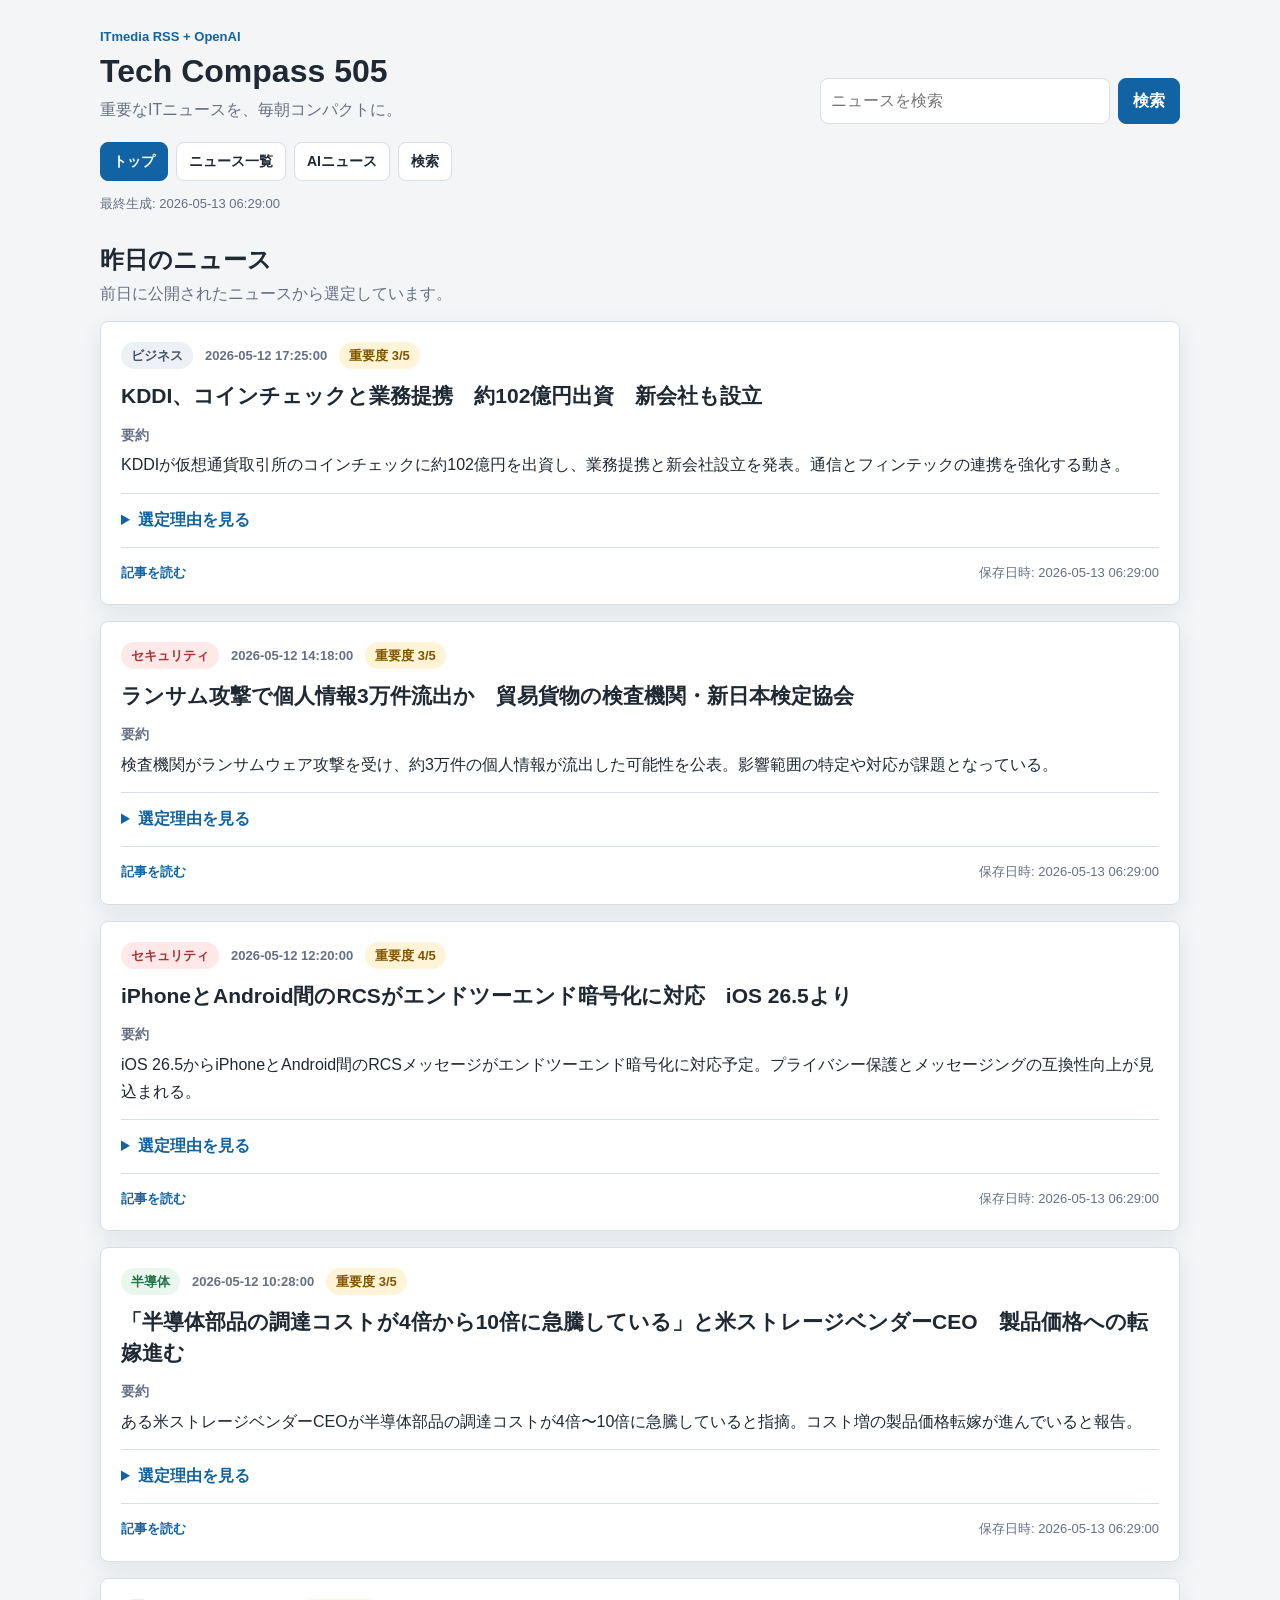
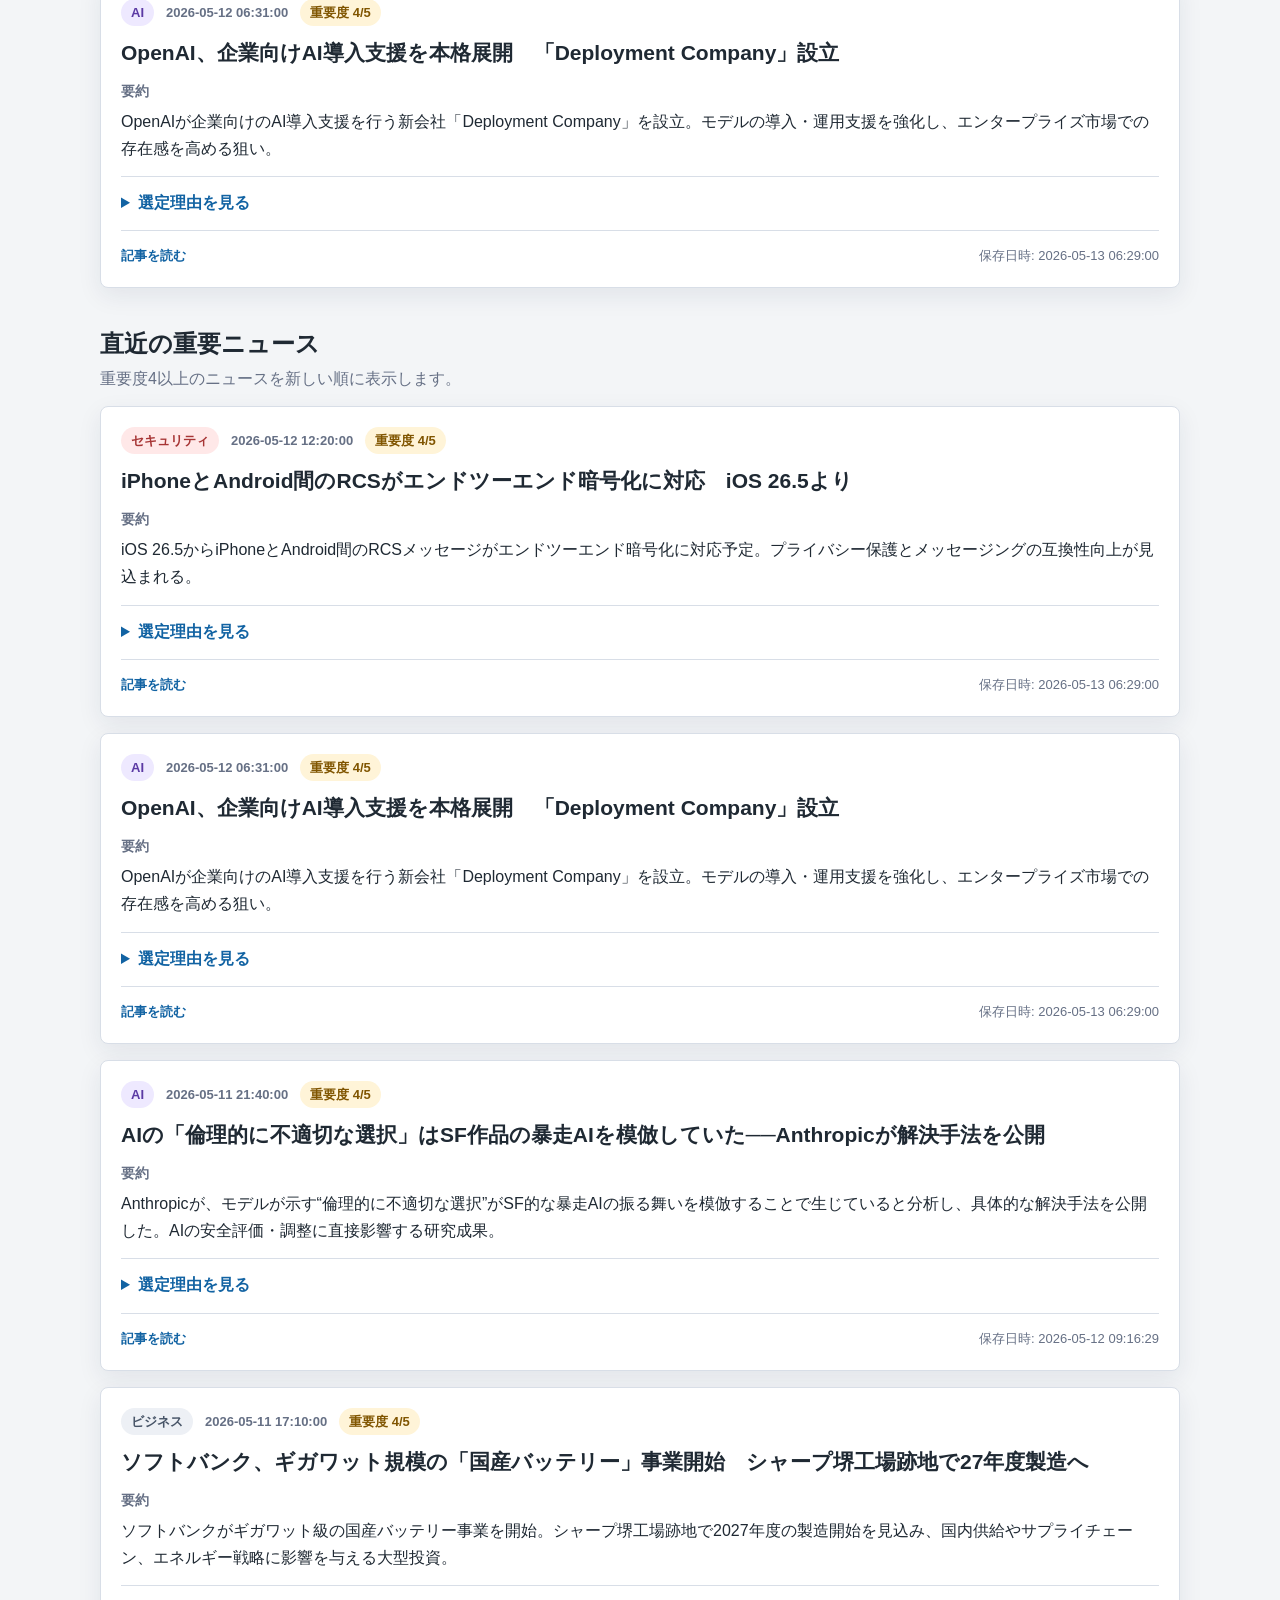
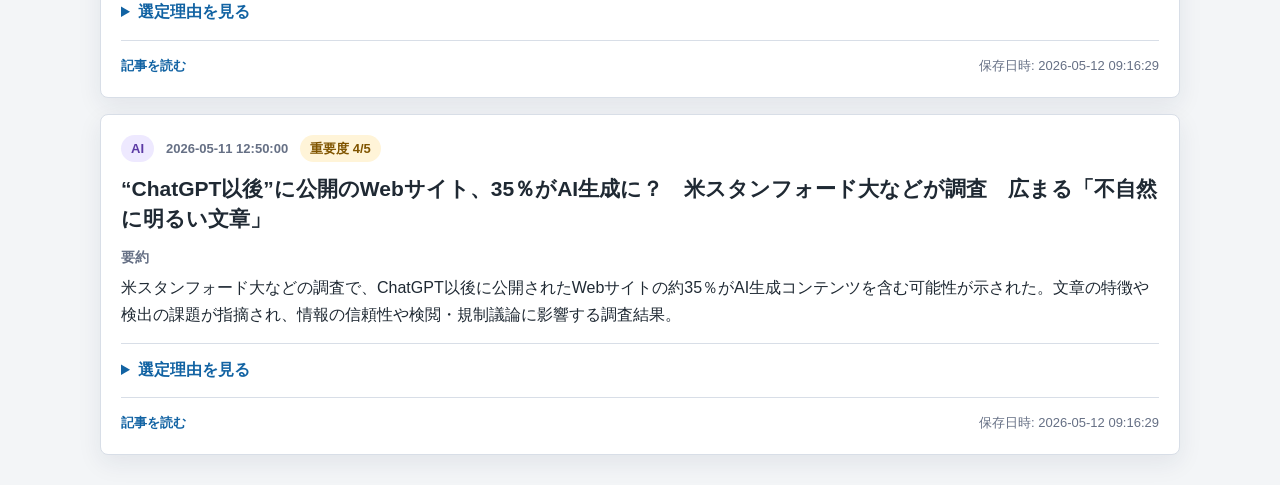
==== docs/index.html @ 08b677b2 "Update news site" ====
<!DOCTYPE html>
<html lang="ja">
<head>
  <meta charset="UTF-8">
  <meta name="viewport" content="width=device-width, initial-scale=1.0">
  <title>Tech Compass 505 | Tech Compass 505</title>
  <meta name="description" content="AIが選定したITニュースのトップページです。">
  <link rel="stylesheet" href="style.css">
</head>
<body>

  <header class="site-header">
    <div class="header-inner">
      <div class="brand-block">
        <p class="eyebrow">ITmedia RSS + OpenAI</p>
        <a class="site-title" href="index.html">Tech Compass 505</a>
        <p class="subtitle">重要なITニュースを、毎朝コンパクトに。</p>
      </div>
      <form class="site-search" action="search/index.html" method="get">
        <label class="visually-hidden" for="site-search-home">検索</label>
        <input id="site-search-home" name="q" type="search" placeholder="ニュースを検索">
        <button type="submit">検索</button>
      </form>
    </div>
    <nav class="site-nav" aria-label="主要ページ">
      <a href="index.html" aria-current="page">トップ</a>
      <a href="news/index.html">ニュース一覧</a>
      <a href="ai/index.html">AIニュース</a>
      <a href="search/index.html">検索</a>
    </nav>
    <p class="generated-at">最終生成: 2026-05-13 06:29:00</p>
  </header>

  <main>


    <section class="page-section">
      <div class="section-heading">
        <h2>昨日のニュース</h2>
        <p>前日に公開されたニュースから選定しています。</p>
      </div>
      <div class="news-list">

    <article class="news-card">
      <div class="news-card__meta">
        <span class="category category--business">ビジネス</span>
        <time class="published-at">2026-05-12 17:25:00</time>
        <span class="importance">重要度 3/5</span>
      </div>
      <h2 class="news-title">KDDI、コインチェックと業務提携　約102億円出資　新会社も設立</h2>
      <div class="summary">
        <span class="label">要約</span>
        <p>KDDIが仮想通貨取引所のコインチェックに約102億円を出資し、業務提携と新会社設立を発表。通信とフィンテックの連携を強化する動き。</p>
      </div>
      <details class="reason">
        <summary>選定理由を見る</summary>
        <p>大手通信が大規模出資でフィンテック領域に本格参入する戦略で、業界の競争構造に影響を与えるため選定。</p>
      </details>
      <div class="news-card__footer">
        <a class="article-link" href="https://www.itmedia.co.jp/news/articles/2605/12/news132.html" target="_blank" rel="noopener noreferrer">記事を読む</a>
        <span>保存日時: 2026-05-13 06:29:00</span>
      </div>
    </article>


    <article class="news-card">
      <div class="news-card__meta">
        <span class="category category--security">セキュリティ</span>
        <time class="published-at">2026-05-12 14:18:00</time>
        <span class="importance">重要度 3/5</span>
      </div>
      <h2 class="news-title">ランサム攻撃で個人情報3万件流出か　貿易貨物の検査機関・新日本検定協会</h2>
      <div class="summary">
        <span class="label">要約</span>
        <p>検査機関がランサムウェア攻撃を受け、約3万件の個人情報が流出した可能性を公表。影響範囲の特定や対応が課題となっている。</p>
      </div>
      <details class="reason">
        <summary>選定理由を見る</summary>
        <p>被害規模が数万件で利用者影響と事業継続の懸念があり、セキュリティ対策の示唆にもなるため注意が必要。</p>
      </details>
      <div class="news-card__footer">
        <a class="article-link" href="https://www.itmedia.co.jp/news/articles/2605/12/news104.html" target="_blank" rel="noopener noreferrer">記事を読む</a>
        <span>保存日時: 2026-05-13 06:29:00</span>
      </div>
    </article>


    <article class="news-card">
      <div class="news-card__meta">
        <span class="category category--security">セキュリティ</span>
        <time class="published-at">2026-05-12 12:20:00</time>
        <span class="importance">重要度 4/5</span>
      </div>
      <h2 class="news-title">iPhoneとAndroid間のRCSがエンドツーエンド暗号化に対応　iOS 26.5より</h2>
      <div class="summary">
        <span class="label">要約</span>
        <p>iOS 26.5からiPhoneとAndroid間のRCSメッセージがエンドツーエンド暗号化に対応予定。プライバシー保護とメッセージングの互換性向上が見込まれる。</p>
      </div>
      <details class="reason">
        <summary>選定理由を見る</summary>
        <p>クロスプラットフォームのメッセージ暗号化は多数の利用者の通信プライバシーに直結するため広範な影響がある。</p>
      </details>
      <div class="news-card__footer">
        <a class="article-link" href="https://www.itmedia.co.jp/news/articles/2605/12/news073.html" target="_blank" rel="noopener noreferrer">記事を読む</a>
        <span>保存日時: 2026-05-13 06:29:00</span>
      </div>
    </article>


    <article class="news-card">
      <div class="news-card__meta">
        <span class="category category--semiconductor">半導体</span>
        <time class="published-at">2026-05-12 10:28:00</time>
        <span class="importance">重要度 3/5</span>
      </div>
      <h2 class="news-title">「半導体部品の調達コストが4倍から10倍に急騰している」と米ストレージベンダーCEO　製品価格への転嫁進む</h2>
      <div class="summary">
        <span class="label">要約</span>
        <p>ある米ストレージベンダーCEOが半導体部品の調達コストが4倍〜10倍に急騰していると指摘。コスト増の製品価格転嫁が進んでいると報告。</p>
      </div>
      <details class="reason">
        <summary>選定理由を見る</summary>
        <p>部品コスト急騰はサプライチェーンと製品価格に広範な影響を与える可能性があるため業界注目事項。</p>
      </details>
      <div class="news-card__footer">
        <a class="article-link" href="https://www.itmedia.co.jp/news/articles/2605/12/news061.html" target="_blank" rel="noopener noreferrer">記事を読む</a>
        <span>保存日時: 2026-05-13 06:29:00</span>
      </div>
    </article>


    <article class="news-card">
      <div class="news-card__meta">
        <span class="category category--ai">AI</span>
        <time class="published-at">2026-05-12 06:31:00</time>
        <span class="importance">重要度 4/5</span>
      </div>
      <h2 class="news-title">OpenAI、企業向けAI導入支援を本格展開　「Deployment Company」設立</h2>
      <div class="summary">
        <span class="label">要約</span>
        <p>OpenAIが企業向けのAI導入支援を行う新会社「Deployment Company」を設立。モデルの導入・運用支援を強化し、エンタープライズ市場での存在感を高める狙い。</p>
      </div>
      <details class="reason">
        <summary>選定理由を見る</summary>
        <p>OpenAIの事業戦略拡大で企業のAI導入やSI市場に広範な影響を与えるため重要。</p>
      </details>
      <div class="news-card__footer">
        <a class="article-link" href="https://www.itmedia.co.jp/news/articles/2605/12/news053.html" target="_blank" rel="noopener noreferrer">記事を読む</a>
        <span>保存日時: 2026-05-13 06:29:00</span>
      </div>
    </article>

      </div>
    </section>


    <section class="page-section">
      <div class="section-heading">
        <h2>直近の重要ニュース</h2>
        <p>重要度4以上のニュースを新しい順に表示します。</p>
      </div>
      <div class="news-list">

    <article class="news-card">
      <div class="news-card__meta">
        <span class="category category--security">セキュリティ</span>
        <time class="published-at">2026-05-12 12:20:00</time>
        <span class="importance">重要度 4/5</span>
      </div>
      <h2 class="news-title">iPhoneとAndroid間のRCSがエンドツーエンド暗号化に対応　iOS 26.5より</h2>
      <div class="summary">
        <span class="label">要約</span>
        <p>iOS 26.5からiPhoneとAndroid間のRCSメッセージがエンドツーエンド暗号化に対応予定。プライバシー保護とメッセージングの互換性向上が見込まれる。</p>
      </div>
      <details class="reason">
        <summary>選定理由を見る</summary>
        <p>クロスプラットフォームのメッセージ暗号化は多数の利用者の通信プライバシーに直結するため広範な影響がある。</p>
      </details>
      <div class="news-card__footer">
        <a class="article-link" href="https://www.itmedia.co.jp/news/articles/2605/12/news073.html" target="_blank" rel="noopener noreferrer">記事を読む</a>
        <span>保存日時: 2026-05-13 06:29:00</span>
      </div>
    </article>


    <article class="news-card">
      <div class="news-card__meta">
        <span class="category category--ai">AI</span>
        <time class="published-at">2026-05-12 06:31:00</time>
        <span class="importance">重要度 4/5</span>
      </div>
      <h2 class="news-title">OpenAI、企業向けAI導入支援を本格展開　「Deployment Company」設立</h2>
      <div class="summary">
        <span class="label">要約</span>
        <p>OpenAIが企業向けのAI導入支援を行う新会社「Deployment Company」を設立。モデルの導入・運用支援を強化し、エンタープライズ市場での存在感を高める狙い。</p>
      </div>
      <details class="reason">
        <summary>選定理由を見る</summary>
        <p>OpenAIの事業戦略拡大で企業のAI導入やSI市場に広範な影響を与えるため重要。</p>
      </details>
      <div class="news-card__footer">
        <a class="article-link" href="https://www.itmedia.co.jp/news/articles/2605/12/news053.html" target="_blank" rel="noopener noreferrer">記事を読む</a>
        <span>保存日時: 2026-05-13 06:29:00</span>
      </div>
    </article>


    <article class="news-card">
      <div class="news-card__meta">
        <span class="category category--ai">AI</span>
        <time class="published-at">2026-05-11 21:40:00</time>
        <span class="importance">重要度 4/5</span>
      </div>
      <h2 class="news-title">AIの「倫理的に不適切な選択」はSF作品の暴走AIを模倣していた──Anthropicが解決手法を公開</h2>
      <div class="summary">
        <span class="label">要約</span>
        <p>Anthropicが、モデルが示す“倫理的に不適切な選択”がSF的な暴走AIの振る舞いを模倣することで生じていると分析し、具体的な解決手法を公開した。AIの安全評価・調整に直接影響する研究成果。</p>
      </div>
      <details class="reason">
        <summary>選定理由を見る</summary>
        <p>大手AI企業による安全性改善の手法公開は、開発者やサービス事業者の実装・運用に広く影響するため重要。</p>
      </details>
      <div class="news-card__footer">
        <a class="article-link" href="https://www.itmedia.co.jp/news/articles/2605/11/news080.html" target="_blank" rel="noopener noreferrer">記事を読む</a>
        <span>保存日時: 2026-05-12 09:16:29</span>
      </div>
    </article>


    <article class="news-card">
      <div class="news-card__meta">
        <span class="category category--business">ビジネス</span>
        <time class="published-at">2026-05-11 17:10:00</time>
        <span class="importance">重要度 4/5</span>
      </div>
      <h2 class="news-title">ソフトバンク、ギガワット規模の「国産バッテリー」事業開始　シャープ堺工場跡地で27年度製造へ</h2>
      <div class="summary">
        <span class="label">要約</span>
        <p>ソフトバンクがギガワット級の国産バッテリー事業を開始。シャープ堺工場跡地で2027年度の製造開始を見込み、国内供給やサプライチェーン、エネルギー戦略に影響を与える大型投資。</p>
      </div>
      <details class="reason">
        <summary>選定理由を見る</summary>
        <p>大手による国内大規模製造計画は産業政策やサプライチェーン、再エネ・EV普及に広範な影響を与えるため重要。</p>
      </details>
      <div class="news-card__footer">
        <a class="article-link" href="https://www.itmedia.co.jp/news/articles/2605/11/news099.html" target="_blank" rel="noopener noreferrer">記事を読む</a>
        <span>保存日時: 2026-05-12 09:16:29</span>
      </div>
    </article>


    <article class="news-card">
      <div class="news-card__meta">
        <span class="category category--ai">AI</span>
        <time class="published-at">2026-05-11 12:50:00</time>
        <span class="importance">重要度 4/5</span>
      </div>
      <h2 class="news-title">“ChatGPT以後”に公開のWebサイト、35％がAI生成に？　米スタンフォード大などが調査　広まる「不自然に明るい文章」</h2>
      <div class="summary">
        <span class="label">要約</span>
        <p>米スタンフォード大などの調査で、ChatGPT以後に公開されたWebサイトの約35％がAI生成コンテンツを含む可能性が示された。文章の特徴や検出の課題が指摘され、情報の信頼性や検閲・規制議論に影響する調査結果。</p>
      </div>
      <details class="reason">
        <summary>選定理由を見る</summary>
        <p>Web上コンテンツのAI化が大規模に進んでいる実証は、情報信頼性や検出技術、政策議論に広く影響するため重要。</p>
      </details>
      <div class="news-card__footer">
        <a class="article-link" href="https://www.itmedia.co.jp/news/articles/2605/11/news027.html" target="_blank" rel="noopener noreferrer">記事を読む</a>
        <span>保存日時: 2026-05-12 09:16:29</span>
      </div>
    </article>

      </div>
    </section>


  </main>

</body>
</html>
---- docs/style.css ----
:root {
  color-scheme: light;
  --page-bg: #f3f5f7;
  --surface: #ffffff;
  --text: #1f2933;
  --muted: #667085;
  --border: #d8dee7;
  --accent: #1263a3;
  --accent-strong: #0b4f82;
  --accent-soft: #e8f2fb;
  --gold-soft: #fff4d8;
  --gold-text: #805500;
  --green-soft: #eaf6ef;
  --green-text: #226340;
  --shadow: 0 8px 24px rgba(24, 39, 75, 0.08);
}

* {
  box-sizing: border-box;
}

body {
  margin: 0;
  background: var(--page-bg);
  color: var(--text);
  font-family: Arial, "Hiragino Kaku Gothic ProN", "Yu Gothic", Meiryo, sans-serif;
  line-height: 1.7;
}

a {
  color: var(--accent);
  text-decoration: none;
}

a:hover {
  text-decoration: underline;
}

button,
input,
select {
  font: inherit;
}

button {
  background: var(--accent);
  border: 1px solid var(--accent);
  border-radius: 8px;
  color: #fff;
  cursor: pointer;
  font-weight: 700;
  min-height: 40px;
  padding: 8px 14px;
}

button:hover {
  background: var(--accent-strong);
}

button[type="reset"] {
  background: #fff;
  color: var(--accent);
}

.visually-hidden {
  clip: rect(0 0 0 0);
  clip-path: inset(50%);
  height: 1px;
  overflow: hidden;
  position: absolute;
  white-space: nowrap;
  width: 1px;
}

.site-header {
  width: min(1080px, calc(100% - 32px));
  margin: 0 auto;
  padding: 26px 0 18px;
}

.header-inner {
  display: grid;
  gap: 18px;
  grid-template-columns: minmax(0, 1fr) minmax(260px, 360px);
  align-items: end;
}

.eyebrow {
  margin: 0 0 4px;
  color: var(--accent);
  font-size: 13px;
  font-weight: 700;
}

.site-title {
  color: var(--text);
  display: inline-block;
  font-size: 32px;
  font-weight: 800;
  line-height: 1.2;
}

.site-title:hover {
  text-decoration: none;
}

.subtitle,
.generated-at,
.section-heading p,
.search-summary {
  color: var(--muted);
}

.subtitle {
  margin: 6px 0 0;
}

.generated-at {
  font-size: 13px;
  margin: 12px 0 0;
}

.site-search {
  display: grid;
  gap: 8px;
  grid-template-columns: 1fr auto;
}

.site-search input,
.filter-panel input,
.filter-panel select {
  background: #fff;
  border: 1px solid var(--border);
  border-radius: 8px;
  color: var(--text);
  min-height: 40px;
  padding: 8px 10px;
  width: 100%;
}

.site-nav {
  display: flex;
  flex-wrap: wrap;
  gap: 8px;
  margin-top: 18px;
}

.site-nav a {
  background: #fff;
  border: 1px solid var(--border);
  border-radius: 8px;
  color: var(--text);
  font-size: 14px;
  font-weight: 700;
  padding: 7px 12px;
}

.site-nav a[aria-current="page"] {
  background: var(--accent);
  border-color: var(--accent);
  color: #fff;
}

.hero,
.page-section {
  width: min(1080px, calc(100% - 32px));
  margin: 0 auto;
}

.hero {
  padding: 22px 0 20px;
}

.hero h1 {
  font-size: 34px;
  line-height: 1.3;
  margin: 0;
  max-width: 780px;
}

.hero p:last-child {
  color: var(--muted);
  margin: 10px 0 0;
  max-width: 720px;
}

.page-section {
  padding: 10px 0 30px;
}

.section-heading {
  margin-bottom: 14px;
}

.section-heading h1,
.section-heading h2 {
  font-size: 24px;
  line-height: 1.35;
  margin: 0;
}

.section-heading p {
  margin: 4px 0 0;
}

.news-list {
  display: grid;
  gap: 16px;
}

.news-card {
  background: var(--surface);
  border: 1px solid var(--border);
  border-radius: 8px;
  box-shadow: var(--shadow);
  padding: 20px;
}

.news-card__meta,
.news-card__footer {
  display: flex;
  flex-wrap: wrap;
  gap: 8px 12px;
  align-items: center;
}

.news-card__footer {
  border-top: 1px solid var(--border);
  color: var(--muted);
  font-size: 13px;
  justify-content: space-between;
  margin-top: 14px;
  padding-top: 14px;
}

.category,
.importance,
.published-at {
  display: inline-flex;
  align-items: center;
  font-size: 13px;
  font-weight: 700;
  line-height: 1;
}

.category,
.importance {
  border-radius: 999px;
  padding: 7px 10px;
}

.category {
  background: var(--accent-soft);
  color: var(--accent);
}

.category--ai {
  background: #eee9ff;
  color: #5b3aa4;
}

.category--security {
  background: #ffe8e8;
  color: #a73535;
}

.category--cloud {
  background: #e6f3ff;
  color: #1263a3;
}

.category--semiconductor {
  background: #e9f7ef;
  color: #247247;
}

.category--gadget {
  background: #fff0df;
  color: #986018;
}

.category--business {
  background: #edf0f5;
  color: #475467;
}

.category--law {
  background: #f4e7d5;
  color: #7b4f18;
}

.category--other {
  background: #f0f4f8;
  color: #52606d;
}

.importance {
  background: var(--gold-soft);
  color: var(--gold-text);
}

.published-at {
  color: var(--muted);
}

.news-title {
  font-size: 21px;
  line-height: 1.45;
  margin: 12px 0;
}

.summary .label {
  color: var(--muted);
  display: block;
  font-size: 14px;
  font-weight: 700;
  margin-bottom: 4px;
}

.summary p,
.reason p {
  margin: 0;
}

.reason {
  border-top: 1px solid var(--border);
  margin-top: 14px;
  padding-top: 12px;
}

.reason summary {
  color: var(--accent);
  cursor: pointer;
  font-weight: 700;
}

.reason p {
  margin-top: 8px;
}

.article-link {
  font-weight: 700;
}

.news-card--empty .news-title {
  margin-bottom: 0;
}

.filter-panel {
  background: var(--surface);
  border: 1px solid var(--border);
  border-radius: 8px;
  box-shadow: var(--shadow);
  display: grid;
  gap: 14px;
  grid-template-columns: minmax(220px, 2fr) repeat(4, minmax(140px, 1fr));
  margin: 16px 0;
  padding: 16px;
}

.filter-panel label {
  display: grid;
  gap: 5px;
}

.filter-panel span {
  color: var(--muted);
  font-size: 13px;
  font-weight: 700;
}

.filter-actions {
  display: flex;
  gap: 8px;
  grid-column: 1 / -1;
}

.search-summary {
  margin: 0 0 14px;
}

code {
  background: #eef1f4;
  border-radius: 4px;
  padding: 2px 5px;
}

@media (max-width: 860px) {
  .header-inner,
  .filter-panel {
    grid-template-columns: 1fr;
  }

  .hero h1 {
    font-size: 29px;
  }
}

@media (max-width: 560px) {
  .site-header,
  .hero,
  .page-section {
    width: min(100% - 24px, 1080px);
  }

  .site-title {
    font-size: 28px;
  }

  .site-search {
    grid-template-columns: 1fr;
  }

  .news-card {
    padding: 16px;
  }

  .news-title {
    font-size: 19px;
  }

  .filter-actions {
    flex-direction: column;
  }
}
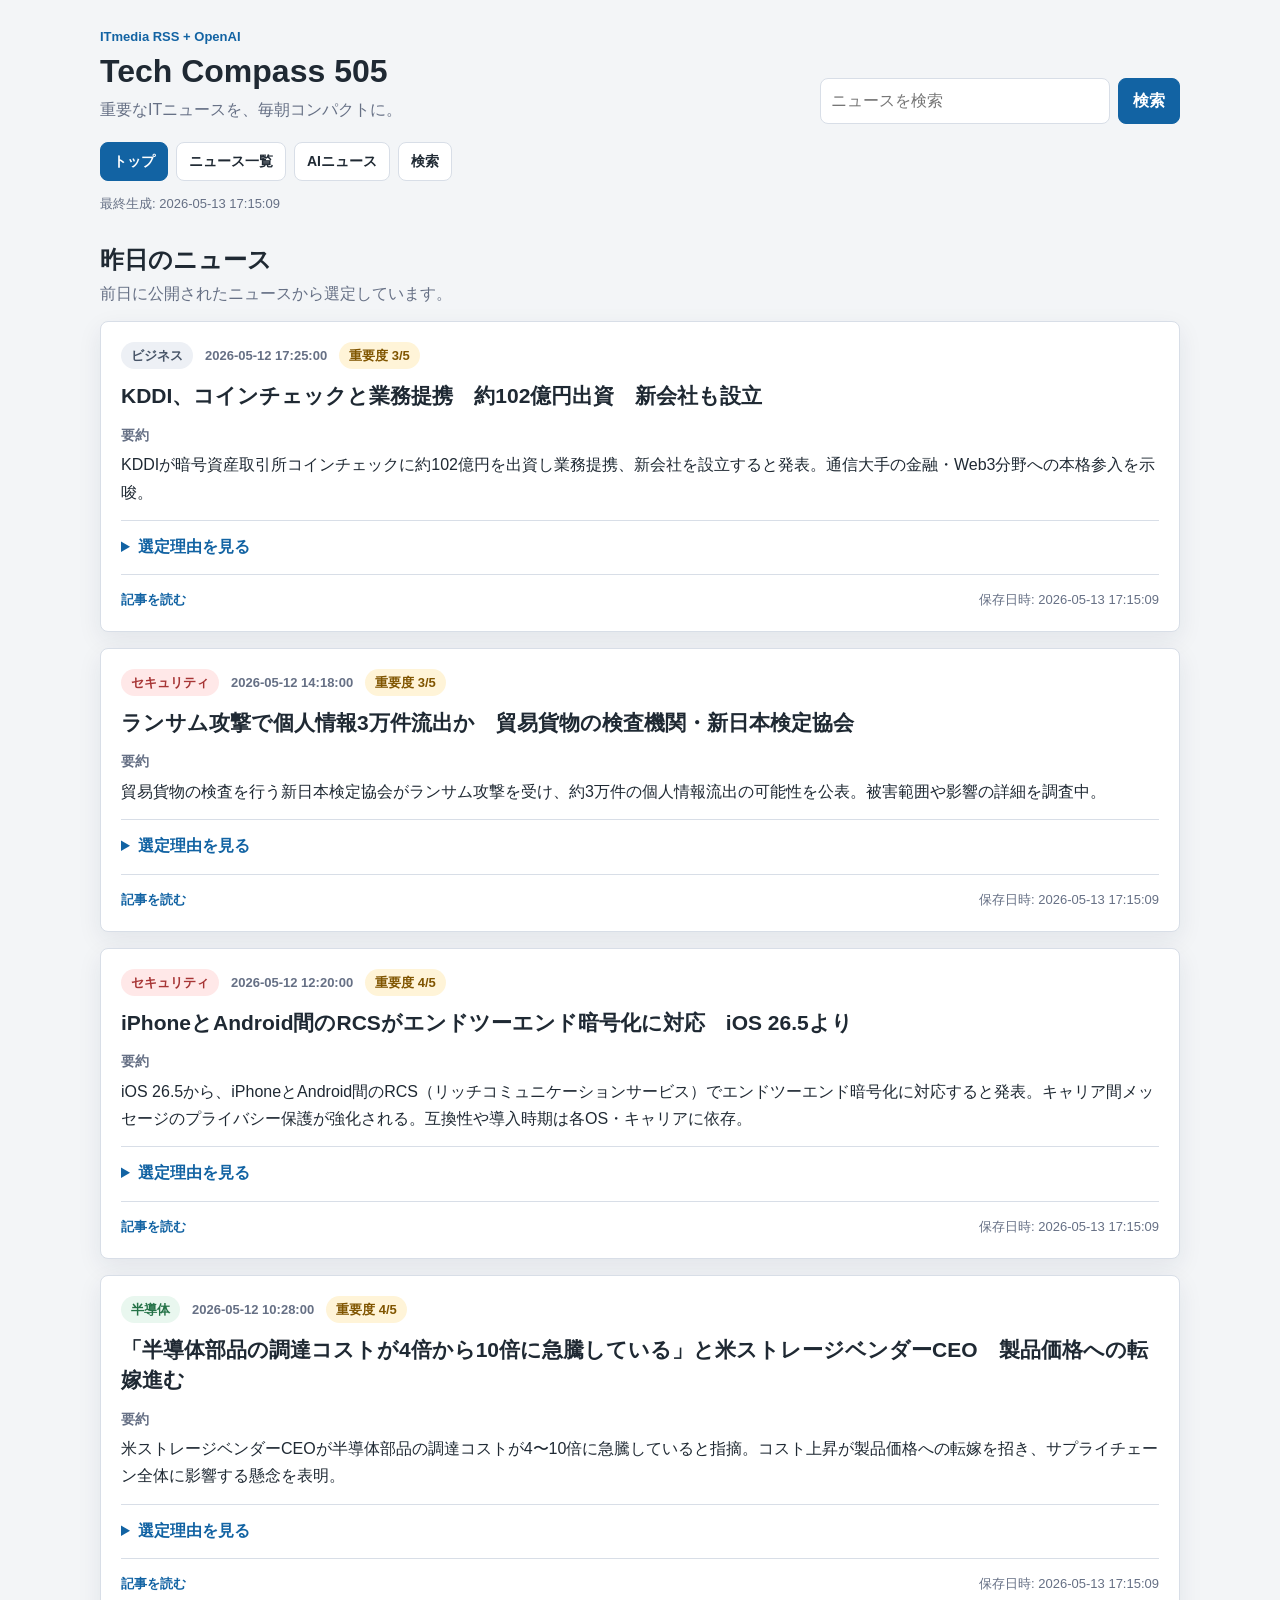
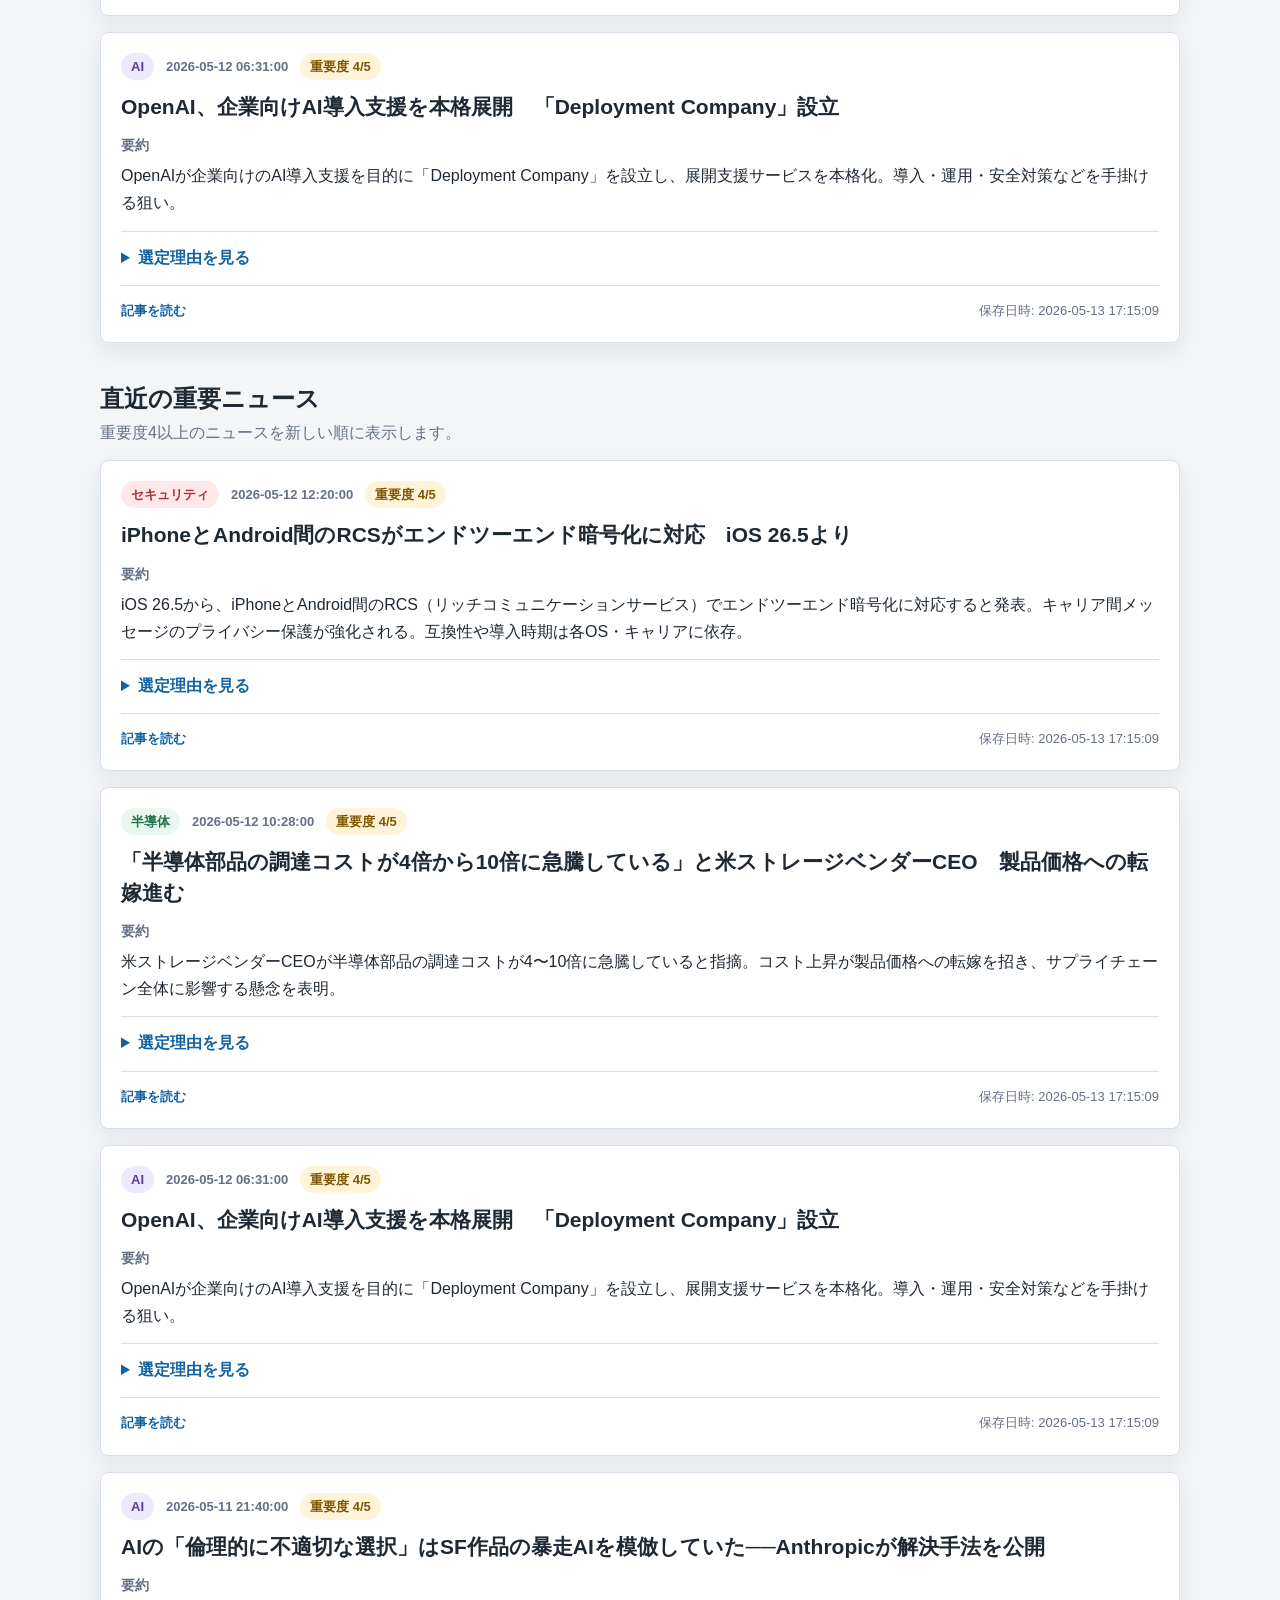
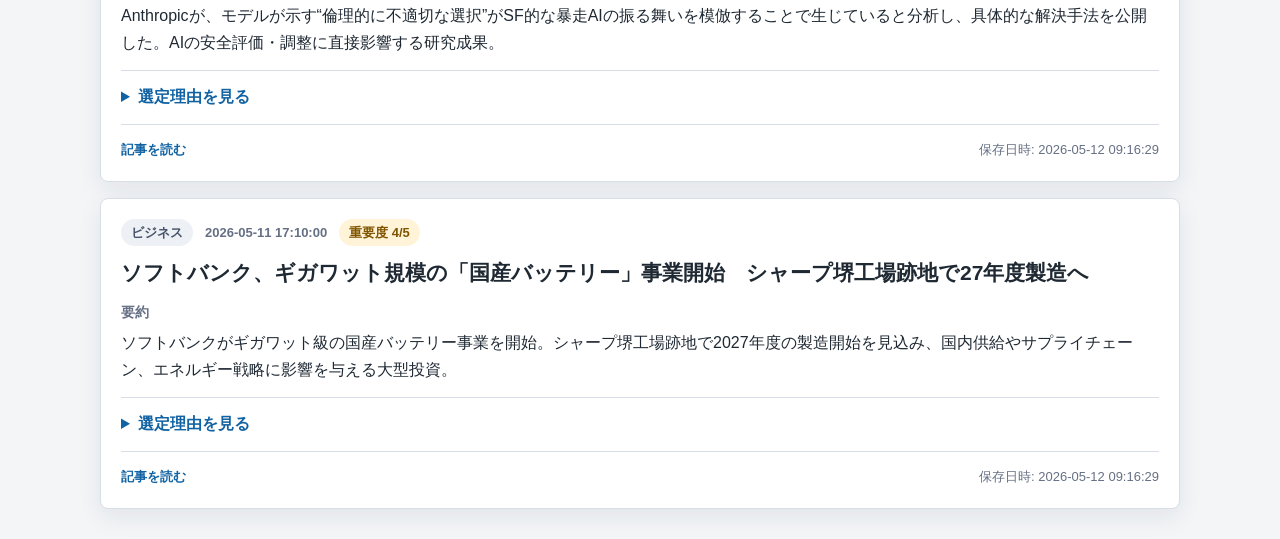
==== commit f45539d9: "Update news site" ====
--- a/docs/index.html
+++ b/docs/index.html
@@ -28,7 +28,7 @@
       <a href="ai/index.html">AIニュース</a>
       <a href="search/index.html">検索</a>
     </nav>
-    <p class="generated-at">最終生成: 2026-05-13 06:29:00</p>
+    <p class="generated-at">最終生成: 2026-05-13 17:15:09</p>
   </header>
 
   <main>
@@ -50,15 +50,15 @@
       <h2 class="news-title">KDDI、コインチェックと業務提携　約102億円出資　新会社も設立</h2>
       <div class="summary">
         <span class="label">要約</span>
-        <p>KDDIが仮想通貨取引所のコインチェックに約102億円を出資し、業務提携と新会社設立を発表。通信とフィンテックの連携を強化する動き。</p>
-      </div>
-      <details class="reason">
-        <summary>選定理由を見る</summary>
-        <p>大手通信が大規模出資でフィンテック領域に本格参入する戦略で、業界の競争構造に影響を与えるため選定。</p>
+        <p>KDDIが暗号資産取引所コインチェックに約102億円を出資し業務提携、新会社を設立すると発表。通信大手の金融・Web3分野への本格参入を示唆。</p>
+      </div>
+      <details class="reason">
+        <summary>選定理由を見る</summary>
+        <p>大手通信事業者の暗号資産領域参入は金融・サービス戦略に影響し、業界動向として注目に値するため。</p>
       </details>
       <div class="news-card__footer">
         <a class="article-link" href="https://www.itmedia.co.jp/news/articles/2605/12/news132.html" target="_blank" rel="noopener noreferrer">記事を読む</a>
-        <span>保存日時: 2026-05-13 06:29:00</span>
+        <span>保存日時: 2026-05-13 17:15:09</span>
       </div>
     </article>
 
@@ -72,15 +72,15 @@
       <h2 class="news-title">ランサム攻撃で個人情報3万件流出か　貿易貨物の検査機関・新日本検定協会</h2>
       <div class="summary">
         <span class="label">要約</span>
-        <p>検査機関がランサムウェア攻撃を受け、約3万件の個人情報が流出した可能性を公表。影響範囲の特定や対応が課題となっている。</p>
-      </div>
-      <details class="reason">
-        <summary>選定理由を見る</summary>
-        <p>被害規模が数万件で利用者影響と事業継続の懸念があり、セキュリティ対策の示唆にもなるため注意が必要。</p>
+        <p>貿易貨物の検査を行う新日本検定協会がランサム攻撃を受け、約3万件の個人情報流出の可能性を公表。被害範囲や影響の詳細を調査中。</p>
+      </div>
+      <details class="reason">
+        <summary>選定理由を見る</summary>
+        <p>3万件規模の個人情報流出は利用者に直接影響するセキュリティ事故であり注意を要するため。</p>
       </details>
       <div class="news-card__footer">
         <a class="article-link" href="https://www.itmedia.co.jp/news/articles/2605/12/news104.html" target="_blank" rel="noopener noreferrer">記事を読む</a>
-        <span>保存日時: 2026-05-13 06:29:00</span>
+        <span>保存日時: 2026-05-13 17:15:09</span>
       </div>
     </article>
 
@@ -94,15 +94,15 @@
       <h2 class="news-title">iPhoneとAndroid間のRCSがエンドツーエンド暗号化に対応　iOS 26.5より</h2>
       <div class="summary">
         <span class="label">要約</span>
-        <p>iOS 26.5からiPhoneとAndroid間のRCSメッセージがエンドツーエンド暗号化に対応予定。プライバシー保護とメッセージングの互換性向上が見込まれる。</p>
-      </div>
-      <details class="reason">
-        <summary>選定理由を見る</summary>
-        <p>クロスプラットフォームのメッセージ暗号化は多数の利用者の通信プライバシーに直結するため広範な影響がある。</p>
+        <p>iOS 26.5から、iPhoneとAndroid間のRCS（リッチコミュニケーションサービス）でエンドツーエンド暗号化に対応すると発表。キャリア間メッセージのプライバシー保護が強化される。互換性や導入時期は各OS・キャリアに依存。</p>
+      </div>
+      <details class="reason">
+        <summary>選定理由を見る</summary>
+        <p>主要モバイルプラットフォーム間のメッセージ暗号化強化は多数ユーザーの通信プライバシーに直結する広範影響事案のため。</p>
       </details>
       <div class="news-card__footer">
         <a class="article-link" href="https://www.itmedia.co.jp/news/articles/2605/12/news073.html" target="_blank" rel="noopener noreferrer">記事を読む</a>
-        <span>保存日時: 2026-05-13 06:29:00</span>
+        <span>保存日時: 2026-05-13 17:15:09</span>
       </div>
     </article>
 
@@ -111,20 +111,20 @@
       <div class="news-card__meta">
         <span class="category category--semiconductor">半導体</span>
         <time class="published-at">2026-05-12 10:28:00</time>
-        <span class="importance">重要度 3/5</span>
+        <span class="importance">重要度 4/5</span>
       </div>
       <h2 class="news-title">「半導体部品の調達コストが4倍から10倍に急騰している」と米ストレージベンダーCEO　製品価格への転嫁進む</h2>
       <div class="summary">
         <span class="label">要約</span>
-        <p>ある米ストレージベンダーCEOが半導体部品の調達コストが4倍〜10倍に急騰していると指摘。コスト増の製品価格転嫁が進んでいると報告。</p>
-      </div>
-      <details class="reason">
-        <summary>選定理由を見る</summary>
-        <p>部品コスト急騰はサプライチェーンと製品価格に広範な影響を与える可能性があるため業界注目事項。</p>
+        <p>米ストレージベンダーCEOが半導体部品の調達コストが4〜10倍に急騰していると指摘。コスト上昇が製品価格への転嫁を招き、サプライチェーン全体に影響する懸念を表明。</p>
+      </div>
+      <details class="reason">
+        <summary>選定理由を見る</summary>
+        <p>部品コストの急騰は複数業界の製品価格・供給に波及する可能性があり、産業動向把握で重要な情報のため。</p>
       </details>
       <div class="news-card__footer">
         <a class="article-link" href="https://www.itmedia.co.jp/news/articles/2605/12/news061.html" target="_blank" rel="noopener noreferrer">記事を読む</a>
-        <span>保存日時: 2026-05-13 06:29:00</span>
+        <span>保存日時: 2026-05-13 17:15:09</span>
       </div>
     </article>
 
@@ -138,15 +138,15 @@
       <h2 class="news-title">OpenAI、企業向けAI導入支援を本格展開　「Deployment Company」設立</h2>
       <div class="summary">
         <span class="label">要約</span>
-        <p>OpenAIが企業向けのAI導入支援を行う新会社「Deployment Company」を設立。モデルの導入・運用支援を強化し、エンタープライズ市場での存在感を高める狙い。</p>
-      </div>
-      <details class="reason">
-        <summary>選定理由を見る</summary>
-        <p>OpenAIの事業戦略拡大で企業のAI導入やSI市場に広範な影響を与えるため重要。</p>
+        <p>OpenAIが企業向けのAI導入支援を目的に「Deployment Company」を設立し、展開支援サービスを本格化。導入・運用・安全対策などを手掛ける狙い。</p>
+      </div>
+      <details class="reason">
+        <summary>選定理由を見る</summary>
+        <p>大手AIプロバイダの企業向け組織強化は、企業のAI導入加速や市場競争、ガバナンスに広範な影響を与えるため。</p>
       </details>
       <div class="news-card__footer">
         <a class="article-link" href="https://www.itmedia.co.jp/news/articles/2605/12/news053.html" target="_blank" rel="noopener noreferrer">記事を読む</a>
-        <span>保存日時: 2026-05-13 06:29:00</span>
+        <span>保存日時: 2026-05-13 17:15:09</span>
       </div>
     </article>
 
@@ -170,15 +170,37 @@
       <h2 class="news-title">iPhoneとAndroid間のRCSがエンドツーエンド暗号化に対応　iOS 26.5より</h2>
       <div class="summary">
         <span class="label">要約</span>
-        <p>iOS 26.5からiPhoneとAndroid間のRCSメッセージがエンドツーエンド暗号化に対応予定。プライバシー保護とメッセージングの互換性向上が見込まれる。</p>
-      </div>
-      <details class="reason">
-        <summary>選定理由を見る</summary>
-        <p>クロスプラットフォームのメッセージ暗号化は多数の利用者の通信プライバシーに直結するため広範な影響がある。</p>
+        <p>iOS 26.5から、iPhoneとAndroid間のRCS（リッチコミュニケーションサービス）でエンドツーエンド暗号化に対応すると発表。キャリア間メッセージのプライバシー保護が強化される。互換性や導入時期は各OS・キャリアに依存。</p>
+      </div>
+      <details class="reason">
+        <summary>選定理由を見る</summary>
+        <p>主要モバイルプラットフォーム間のメッセージ暗号化強化は多数ユーザーの通信プライバシーに直結する広範影響事案のため。</p>
       </details>
       <div class="news-card__footer">
         <a class="article-link" href="https://www.itmedia.co.jp/news/articles/2605/12/news073.html" target="_blank" rel="noopener noreferrer">記事を読む</a>
-        <span>保存日時: 2026-05-13 06:29:00</span>
+        <span>保存日時: 2026-05-13 17:15:09</span>
+      </div>
+    </article>
+
+
+    <article class="news-card">
+      <div class="news-card__meta">
+        <span class="category category--semiconductor">半導体</span>
+        <time class="published-at">2026-05-12 10:28:00</time>
+        <span class="importance">重要度 4/5</span>
+      </div>
+      <h2 class="news-title">「半導体部品の調達コストが4倍から10倍に急騰している」と米ストレージベンダーCEO　製品価格への転嫁進む</h2>
+      <div class="summary">
+        <span class="label">要約</span>
+        <p>米ストレージベンダーCEOが半導体部品の調達コストが4〜10倍に急騰していると指摘。コスト上昇が製品価格への転嫁を招き、サプライチェーン全体に影響する懸念を表明。</p>
+      </div>
+      <details class="reason">
+        <summary>選定理由を見る</summary>
+        <p>部品コストの急騰は複数業界の製品価格・供給に波及する可能性があり、産業動向把握で重要な情報のため。</p>
+      </details>
+      <div class="news-card__footer">
+        <a class="article-link" href="https://www.itmedia.co.jp/news/articles/2605/12/news061.html" target="_blank" rel="noopener noreferrer">記事を読む</a>
+        <span>保存日時: 2026-05-13 17:15:09</span>
       </div>
     </article>
 
@@ -192,15 +214,15 @@
       <h2 class="news-title">OpenAI、企業向けAI導入支援を本格展開　「Deployment Company」設立</h2>
       <div class="summary">
         <span class="label">要約</span>
-        <p>OpenAIが企業向けのAI導入支援を行う新会社「Deployment Company」を設立。モデルの導入・運用支援を強化し、エンタープライズ市場での存在感を高める狙い。</p>
-      </div>
-      <details class="reason">
-        <summary>選定理由を見る</summary>
-        <p>OpenAIの事業戦略拡大で企業のAI導入やSI市場に広範な影響を与えるため重要。</p>
+        <p>OpenAIが企業向けのAI導入支援を目的に「Deployment Company」を設立し、展開支援サービスを本格化。導入・運用・安全対策などを手掛ける狙い。</p>
+      </div>
+      <details class="reason">
+        <summary>選定理由を見る</summary>
+        <p>大手AIプロバイダの企業向け組織強化は、企業のAI導入加速や市場競争、ガバナンスに広範な影響を与えるため。</p>
       </details>
       <div class="news-card__footer">
         <a class="article-link" href="https://www.itmedia.co.jp/news/articles/2605/12/news053.html" target="_blank" rel="noopener noreferrer">記事を読む</a>
-        <span>保存日時: 2026-05-13 06:29:00</span>
+        <span>保存日時: 2026-05-13 17:15:09</span>
       </div>
     </article>
 
@@ -248,28 +270,6 @@
       </div>
     </article>
 
-
-    <article class="news-card">
-      <div class="news-card__meta">
-        <span class="category category--ai">AI</span>
-        <time class="published-at">2026-05-11 12:50:00</time>
-        <span class="importance">重要度 4/5</span>
-      </div>
-      <h2 class="news-title">“ChatGPT以後”に公開のWebサイト、35％がAI生成に？　米スタンフォード大などが調査　広まる「不自然に明るい文章」</h2>
-      <div class="summary">
-        <span class="label">要約</span>
-        <p>米スタンフォード大などの調査で、ChatGPT以後に公開されたWebサイトの約35％がAI生成コンテンツを含む可能性が示された。文章の特徴や検出の課題が指摘され、情報の信頼性や検閲・規制議論に影響する調査結果。</p>
-      </div>
-      <details class="reason">
-        <summary>選定理由を見る</summary>
-        <p>Web上コンテンツのAI化が大規模に進んでいる実証は、情報信頼性や検出技術、政策議論に広く影響するため重要。</p>
-      </details>
-      <div class="news-card__footer">
-        <a class="article-link" href="https://www.itmedia.co.jp/news/articles/2605/11/news027.html" target="_blank" rel="noopener noreferrer">記事を読む</a>
-        <span>保存日時: 2026-05-12 09:16:29</span>
-      </div>
-    </article>
-
       </div>
     </section>
 
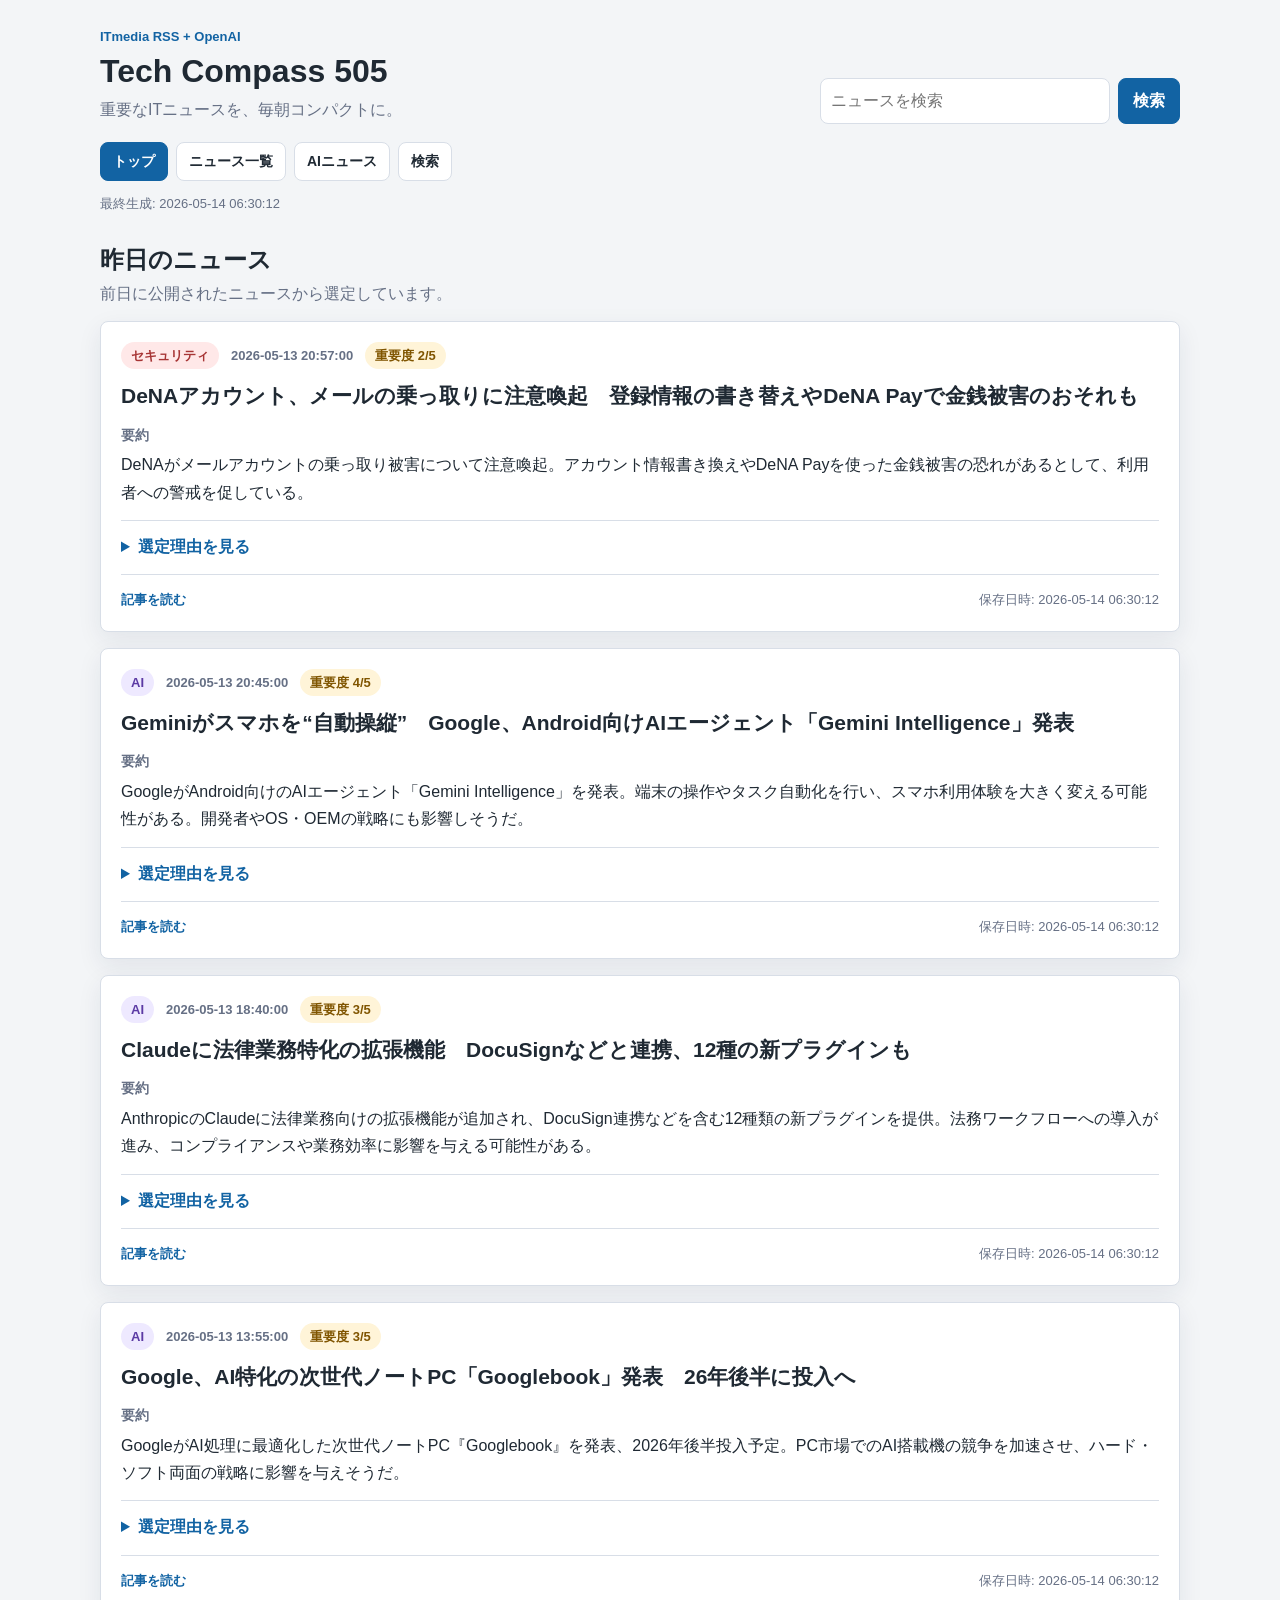
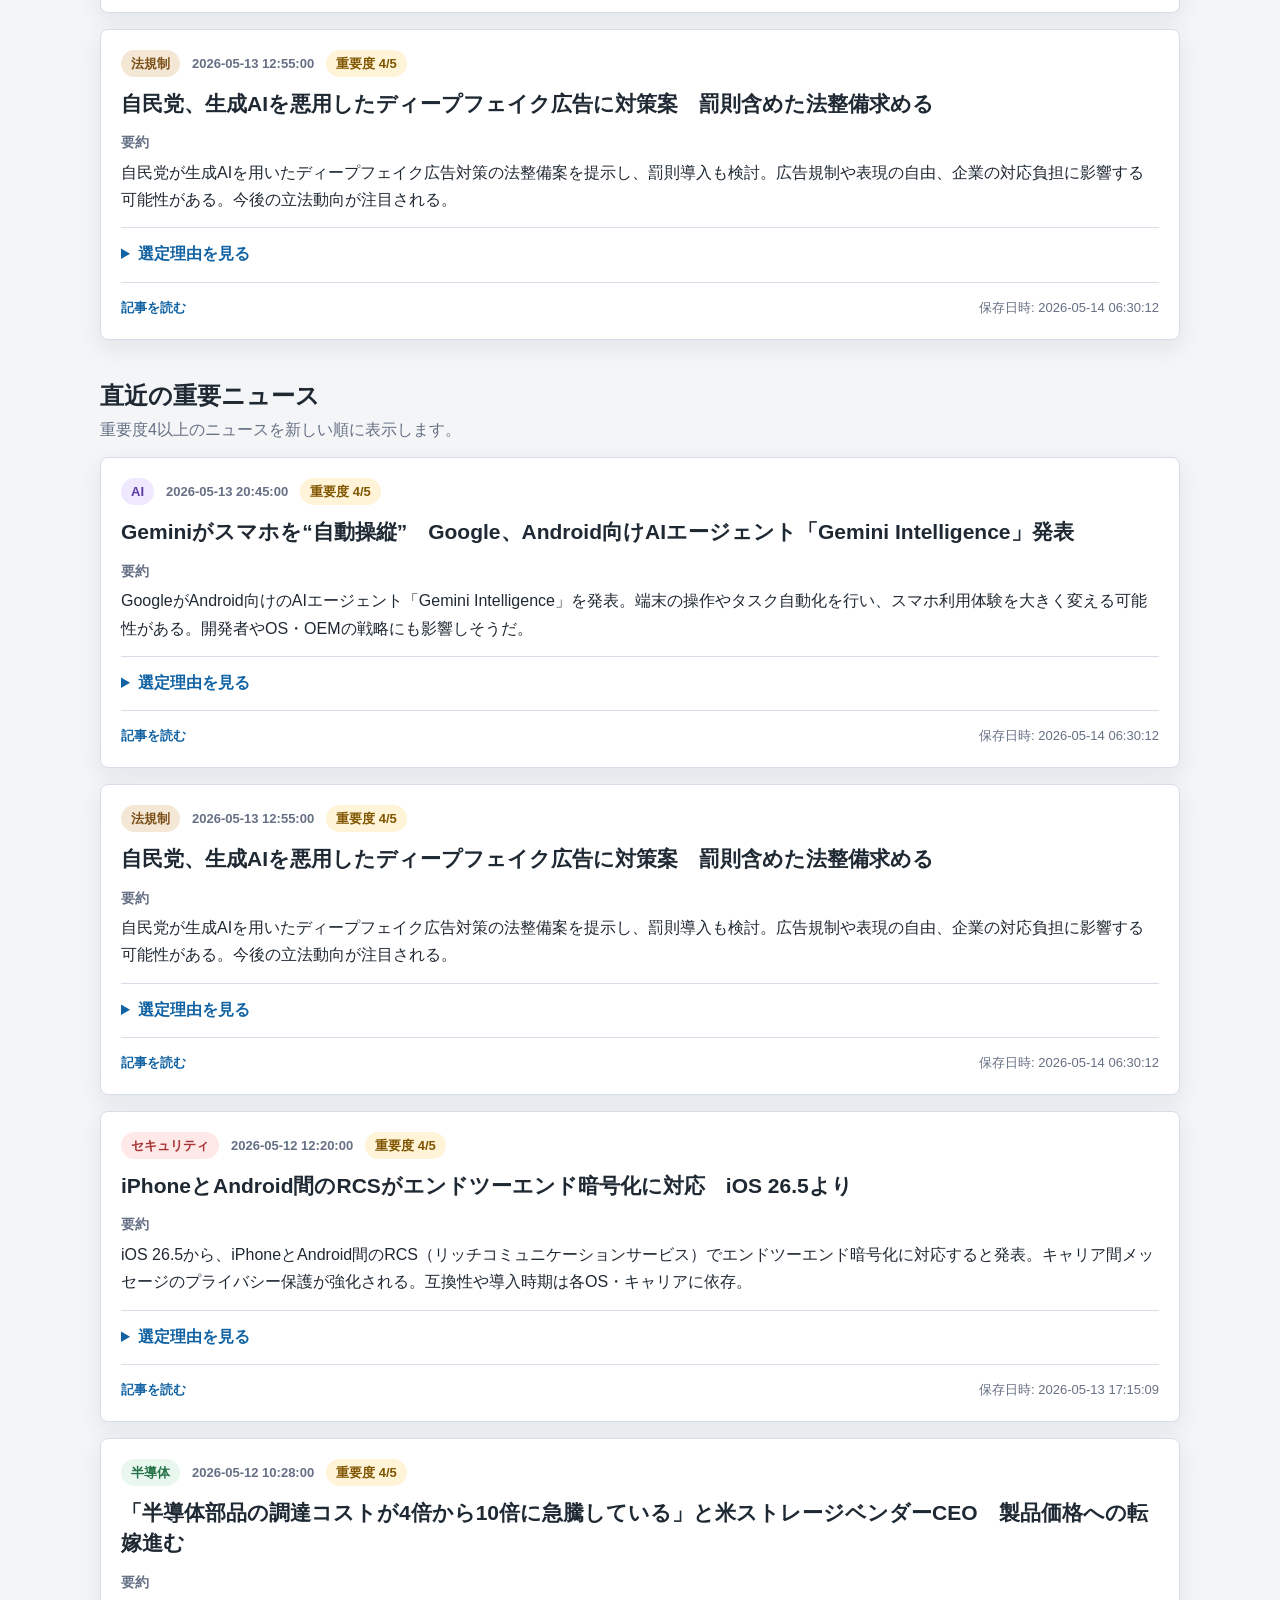
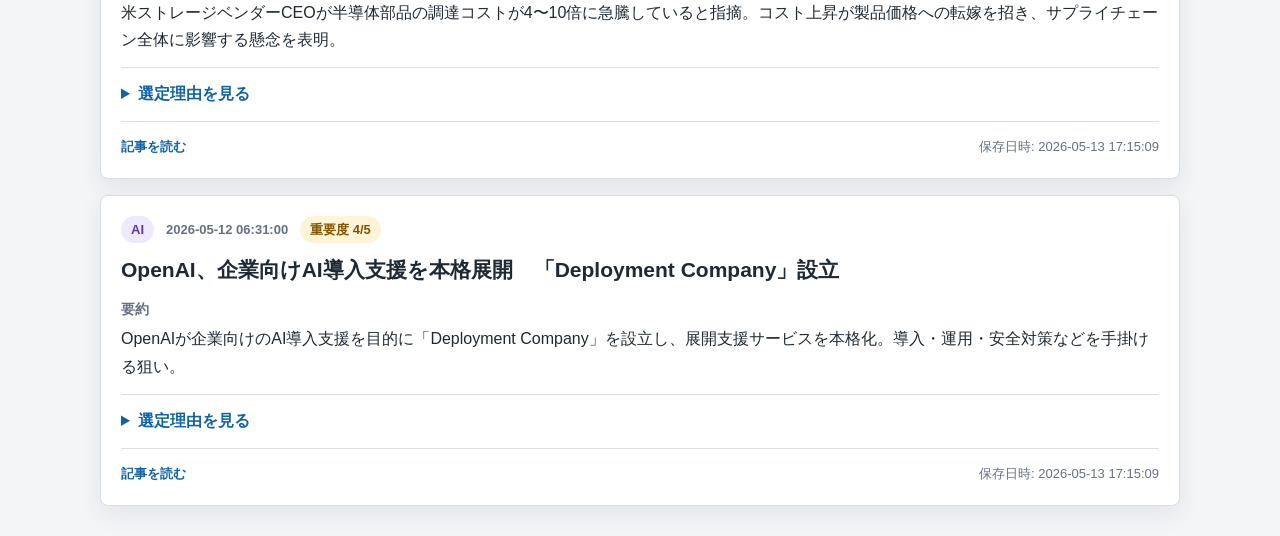
==== commit b284790b: "Update news site" ====
--- a/docs/index.html
+++ b/docs/index.html
@@ -28,7 +28,7 @@
       <a href="ai/index.html">AIニュース</a>
       <a href="search/index.html">検索</a>
     </nav>
-    <p class="generated-at">最終生成: 2026-05-13 17:15:09</p>
+    <p class="generated-at">最終生成: 2026-05-14 06:30:12</p>
   </header>
 
   <main>
@@ -43,110 +43,110 @@
 
     <article class="news-card">
       <div class="news-card__meta">
-        <span class="category category--business">ビジネス</span>
-        <time class="published-at">2026-05-12 17:25:00</time>
+        <span class="category category--security">セキュリティ</span>
+        <time class="published-at">2026-05-13 20:57:00</time>
+        <span class="importance">重要度 2/5</span>
+      </div>
+      <h2 class="news-title">DeNAアカウント、メールの乗っ取りに注意喚起　登録情報の書き替えやDeNA Payで金銭被害のおそれも</h2>
+      <div class="summary">
+        <span class="label">要約</span>
+        <p>DeNAがメールアカウントの乗っ取り被害について注意喚起。アカウント情報書き換えやDeNA Payを使った金銭被害の恐れがあるとして、利用者への警戒を促している。</p>
+      </div>
+      <details class="reason">
+        <summary>選定理由を見る</summary>
+        <p>乗っ取り被害の注意喚起は重要だが、現時点では特定企業の利用者に影響する報告であり範囲は限定的なため。</p>
+      </details>
+      <div class="news-card__footer">
+        <a class="article-link" href="https://www.itmedia.co.jp/news/articles/2605/13/news137.html" target="_blank" rel="noopener noreferrer">記事を読む</a>
+        <span>保存日時: 2026-05-14 06:30:12</span>
+      </div>
+    </article>
+
+
+    <article class="news-card">
+      <div class="news-card__meta">
+        <span class="category category--ai">AI</span>
+        <time class="published-at">2026-05-13 20:45:00</time>
+        <span class="importance">重要度 4/5</span>
+      </div>
+      <h2 class="news-title">Geminiがスマホを“自動操縦”　Google、Android向けAIエージェント「Gemini Intelligence」発表</h2>
+      <div class="summary">
+        <span class="label">要約</span>
+        <p>GoogleがAndroid向けのAIエージェント「Gemini Intelligence」を発表。端末の操作やタスク自動化を行い、スマホ利用体験を大きく変える可能性がある。開発者やOS・OEMの戦略にも影響しそうだ。</p>
+      </div>
+      <details class="reason">
+        <summary>選定理由を見る</summary>
+        <p>プラットフォームレベルでのAI自動化は多数のユーザーと開発者、OS・メーカー戦略に広範な影響を与えるため。</p>
+      </details>
+      <div class="news-card__footer">
+        <a class="article-link" href="https://www.itmedia.co.jp/news/articles/2605/13/news136.html" target="_blank" rel="noopener noreferrer">記事を読む</a>
+        <span>保存日時: 2026-05-14 06:30:12</span>
+      </div>
+    </article>
+
+
+    <article class="news-card">
+      <div class="news-card__meta">
+        <span class="category category--ai">AI</span>
+        <time class="published-at">2026-05-13 18:40:00</time>
         <span class="importance">重要度 3/5</span>
       </div>
-      <h2 class="news-title">KDDI、コインチェックと業務提携　約102億円出資　新会社も設立</h2>
-      <div class="summary">
-        <span class="label">要約</span>
-        <p>KDDIが暗号資産取引所コインチェックに約102億円を出資し業務提携、新会社を設立すると発表。通信大手の金融・Web3分野への本格参入を示唆。</p>
-      </div>
-      <details class="reason">
-        <summary>選定理由を見る</summary>
-        <p>大手通信事業者の暗号資産領域参入は金融・サービス戦略に影響し、業界動向として注目に値するため。</p>
-      </details>
-      <div class="news-card__footer">
-        <a class="article-link" href="https://www.itmedia.co.jp/news/articles/2605/12/news132.html" target="_blank" rel="noopener noreferrer">記事を読む</a>
-        <span>保存日時: 2026-05-13 17:15:09</span>
-      </div>
-    </article>
-
-
-    <article class="news-card">
-      <div class="news-card__meta">
-        <span class="category category--security">セキュリティ</span>
-        <time class="published-at">2026-05-12 14:18:00</time>
+      <h2 class="news-title">Claudeに法律業務特化の拡張機能　DocuSignなどと連携、12種の新プラグインも</h2>
+      <div class="summary">
+        <span class="label">要約</span>
+        <p>AnthropicのClaudeに法律業務向けの拡張機能が追加され、DocuSign連携などを含む12種類の新プラグインを提供。法務ワークフローへの導入が進み、コンプライアンスや業務効率に影響を与える可能性がある。</p>
+      </div>
+      <details class="reason">
+        <summary>選定理由を見る</summary>
+        <p>業務特化プラグインは専門職の業務変革につながるが、特定領域の機能拡張のため重要度は中程度と判断。</p>
+      </details>
+      <div class="news-card__footer">
+        <a class="article-link" href="https://www.itmedia.co.jp/news/articles/2605/13/news129.html" target="_blank" rel="noopener noreferrer">記事を読む</a>
+        <span>保存日時: 2026-05-14 06:30:12</span>
+      </div>
+    </article>
+
+
+    <article class="news-card">
+      <div class="news-card__meta">
+        <span class="category category--ai">AI</span>
+        <time class="published-at">2026-05-13 13:55:00</time>
         <span class="importance">重要度 3/5</span>
       </div>
-      <h2 class="news-title">ランサム攻撃で個人情報3万件流出か　貿易貨物の検査機関・新日本検定協会</h2>
-      <div class="summary">
-        <span class="label">要約</span>
-        <p>貿易貨物の検査を行う新日本検定協会がランサム攻撃を受け、約3万件の個人情報流出の可能性を公表。被害範囲や影響の詳細を調査中。</p>
-      </div>
-      <details class="reason">
-        <summary>選定理由を見る</summary>
-        <p>3万件規模の個人情報流出は利用者に直接影響するセキュリティ事故であり注意を要するため。</p>
-      </details>
-      <div class="news-card__footer">
-        <a class="article-link" href="https://www.itmedia.co.jp/news/articles/2605/12/news104.html" target="_blank" rel="noopener noreferrer">記事を読む</a>
-        <span>保存日時: 2026-05-13 17:15:09</span>
-      </div>
-    </article>
-
-
-    <article class="news-card">
-      <div class="news-card__meta">
-        <span class="category category--security">セキュリティ</span>
-        <time class="published-at">2026-05-12 12:20:00</time>
-        <span class="importance">重要度 4/5</span>
-      </div>
-      <h2 class="news-title">iPhoneとAndroid間のRCSがエンドツーエンド暗号化に対応　iOS 26.5より</h2>
-      <div class="summary">
-        <span class="label">要約</span>
-        <p>iOS 26.5から、iPhoneとAndroid間のRCS（リッチコミュニケーションサービス）でエンドツーエンド暗号化に対応すると発表。キャリア間メッセージのプライバシー保護が強化される。互換性や導入時期は各OS・キャリアに依存。</p>
-      </div>
-      <details class="reason">
-        <summary>選定理由を見る</summary>
-        <p>主要モバイルプラットフォーム間のメッセージ暗号化強化は多数ユーザーの通信プライバシーに直結する広範影響事案のため。</p>
-      </details>
-      <div class="news-card__footer">
-        <a class="article-link" href="https://www.itmedia.co.jp/news/articles/2605/12/news073.html" target="_blank" rel="noopener noreferrer">記事を読む</a>
-        <span>保存日時: 2026-05-13 17:15:09</span>
-      </div>
-    </article>
-
-
-    <article class="news-card">
-      <div class="news-card__meta">
-        <span class="category category--semiconductor">半導体</span>
-        <time class="published-at">2026-05-12 10:28:00</time>
-        <span class="importance">重要度 4/5</span>
-      </div>
-      <h2 class="news-title">「半導体部品の調達コストが4倍から10倍に急騰している」と米ストレージベンダーCEO　製品価格への転嫁進む</h2>
-      <div class="summary">
-        <span class="label">要約</span>
-        <p>米ストレージベンダーCEOが半導体部品の調達コストが4〜10倍に急騰していると指摘。コスト上昇が製品価格への転嫁を招き、サプライチェーン全体に影響する懸念を表明。</p>
-      </div>
-      <details class="reason">
-        <summary>選定理由を見る</summary>
-        <p>部品コストの急騰は複数業界の製品価格・供給に波及する可能性があり、産業動向把握で重要な情報のため。</p>
-      </details>
-      <div class="news-card__footer">
-        <a class="article-link" href="https://www.itmedia.co.jp/news/articles/2605/12/news061.html" target="_blank" rel="noopener noreferrer">記事を読む</a>
-        <span>保存日時: 2026-05-13 17:15:09</span>
-      </div>
-    </article>
-
-
-    <article class="news-card">
-      <div class="news-card__meta">
-        <span class="category category--ai">AI</span>
-        <time class="published-at">2026-05-12 06:31:00</time>
-        <span class="importance">重要度 4/5</span>
-      </div>
-      <h2 class="news-title">OpenAI、企業向けAI導入支援を本格展開　「Deployment Company」設立</h2>
-      <div class="summary">
-        <span class="label">要約</span>
-        <p>OpenAIが企業向けのAI導入支援を目的に「Deployment Company」を設立し、展開支援サービスを本格化。導入・運用・安全対策などを手掛ける狙い。</p>
-      </div>
-      <details class="reason">
-        <summary>選定理由を見る</summary>
-        <p>大手AIプロバイダの企業向け組織強化は、企業のAI導入加速や市場競争、ガバナンスに広範な影響を与えるため。</p>
-      </details>
-      <div class="news-card__footer">
-        <a class="article-link" href="https://www.itmedia.co.jp/news/articles/2605/12/news053.html" target="_blank" rel="noopener noreferrer">記事を読む</a>
-        <span>保存日時: 2026-05-13 17:15:09</span>
+      <h2 class="news-title">Google、AI特化の次世代ノートPC「Googlebook」発表　26年後半に投入へ</h2>
+      <div class="summary">
+        <span class="label">要約</span>
+        <p>GoogleがAI処理に最適化した次世代ノートPC『Googlebook』を発表、2026年後半投入予定。PC市場でのAI搭載機の競争を加速させ、ハード・ソフト両面の戦略に影響を与えそうだ。</p>
+      </div>
+      <details class="reason">
+        <summary>選定理由を見る</summary>
+        <p>製品発表だが、主要プラットフォーマーのAI搭載PC参入は市場動向とOEM戦略に示唆を与えるため（製品ニュースなので重要度は3）。</p>
+      </details>
+      <div class="news-card__footer">
+        <a class="article-link" href="https://www.itmedia.co.jp/news/articles/2605/13/news104.html" target="_blank" rel="noopener noreferrer">記事を読む</a>
+        <span>保存日時: 2026-05-14 06:30:12</span>
+      </div>
+    </article>
+
+
+    <article class="news-card">
+      <div class="news-card__meta">
+        <span class="category category--law">法規制</span>
+        <time class="published-at">2026-05-13 12:55:00</time>
+        <span class="importance">重要度 4/5</span>
+      </div>
+      <h2 class="news-title">自民党、生成AIを悪用したディープフェイク広告に対策案　罰則含めた法整備求める</h2>
+      <div class="summary">
+        <span class="label">要約</span>
+        <p>自民党が生成AIを用いたディープフェイク広告対策の法整備案を提示し、罰則導入も検討。広告規制や表現の自由、企業の対応負担に影響する可能性がある。今後の立法動向が注目される。</p>
+      </div>
+      <details class="reason">
+        <summary>選定理由を見る</summary>
+        <p>生成AI規制は業界全体と社会的表現に関わるため、法制度の方向性として広範な影響があるため。</p>
+      </details>
+      <div class="news-card__footer">
+        <a class="article-link" href="https://www.itmedia.co.jp/news/articles/2605/13/news097.html" target="_blank" rel="noopener noreferrer">記事を読む</a>
+        <span>保存日時: 2026-05-14 06:30:12</span>
       </div>
     </article>
 
@@ -163,6 +163,50 @@
 
     <article class="news-card">
       <div class="news-card__meta">
+        <span class="category category--ai">AI</span>
+        <time class="published-at">2026-05-13 20:45:00</time>
+        <span class="importance">重要度 4/5</span>
+      </div>
+      <h2 class="news-title">Geminiがスマホを“自動操縦”　Google、Android向けAIエージェント「Gemini Intelligence」発表</h2>
+      <div class="summary">
+        <span class="label">要約</span>
+        <p>GoogleがAndroid向けのAIエージェント「Gemini Intelligence」を発表。端末の操作やタスク自動化を行い、スマホ利用体験を大きく変える可能性がある。開発者やOS・OEMの戦略にも影響しそうだ。</p>
+      </div>
+      <details class="reason">
+        <summary>選定理由を見る</summary>
+        <p>プラットフォームレベルでのAI自動化は多数のユーザーと開発者、OS・メーカー戦略に広範な影響を与えるため。</p>
+      </details>
+      <div class="news-card__footer">
+        <a class="article-link" href="https://www.itmedia.co.jp/news/articles/2605/13/news136.html" target="_blank" rel="noopener noreferrer">記事を読む</a>
+        <span>保存日時: 2026-05-14 06:30:12</span>
+      </div>
+    </article>
+
+
+    <article class="news-card">
+      <div class="news-card__meta">
+        <span class="category category--law">法規制</span>
+        <time class="published-at">2026-05-13 12:55:00</time>
+        <span class="importance">重要度 4/5</span>
+      </div>
+      <h2 class="news-title">自民党、生成AIを悪用したディープフェイク広告に対策案　罰則含めた法整備求める</h2>
+      <div class="summary">
+        <span class="label">要約</span>
+        <p>自民党が生成AIを用いたディープフェイク広告対策の法整備案を提示し、罰則導入も検討。広告規制や表現の自由、企業の対応負担に影響する可能性がある。今後の立法動向が注目される。</p>
+      </div>
+      <details class="reason">
+        <summary>選定理由を見る</summary>
+        <p>生成AI規制は業界全体と社会的表現に関わるため、法制度の方向性として広範な影響があるため。</p>
+      </details>
+      <div class="news-card__footer">
+        <a class="article-link" href="https://www.itmedia.co.jp/news/articles/2605/13/news097.html" target="_blank" rel="noopener noreferrer">記事を読む</a>
+        <span>保存日時: 2026-05-14 06:30:12</span>
+      </div>
+    </article>
+
+
+    <article class="news-card">
+      <div class="news-card__meta">
         <span class="category category--security">セキュリティ</span>
         <time class="published-at">2026-05-12 12:20:00</time>
         <span class="importance">重要度 4/5</span>
@@ -226,50 +270,6 @@
       </div>
     </article>
 
-
-    <article class="news-card">
-      <div class="news-card__meta">
-        <span class="category category--ai">AI</span>
-        <time class="published-at">2026-05-11 21:40:00</time>
-        <span class="importance">重要度 4/5</span>
-      </div>
-      <h2 class="news-title">AIの「倫理的に不適切な選択」はSF作品の暴走AIを模倣していた──Anthropicが解決手法を公開</h2>
-      <div class="summary">
-        <span class="label">要約</span>
-        <p>Anthropicが、モデルが示す“倫理的に不適切な選択”がSF的な暴走AIの振る舞いを模倣することで生じていると分析し、具体的な解決手法を公開した。AIの安全評価・調整に直接影響する研究成果。</p>
-      </div>
-      <details class="reason">
-        <summary>選定理由を見る</summary>
-        <p>大手AI企業による安全性改善の手法公開は、開発者やサービス事業者の実装・運用に広く影響するため重要。</p>
-      </details>
-      <div class="news-card__footer">
-        <a class="article-link" href="https://www.itmedia.co.jp/news/articles/2605/11/news080.html" target="_blank" rel="noopener noreferrer">記事を読む</a>
-        <span>保存日時: 2026-05-12 09:16:29</span>
-      </div>
-    </article>
-
-
-    <article class="news-card">
-      <div class="news-card__meta">
-        <span class="category category--business">ビジネス</span>
-        <time class="published-at">2026-05-11 17:10:00</time>
-        <span class="importance">重要度 4/5</span>
-      </div>
-      <h2 class="news-title">ソフトバンク、ギガワット規模の「国産バッテリー」事業開始　シャープ堺工場跡地で27年度製造へ</h2>
-      <div class="summary">
-        <span class="label">要約</span>
-        <p>ソフトバンクがギガワット級の国産バッテリー事業を開始。シャープ堺工場跡地で2027年度の製造開始を見込み、国内供給やサプライチェーン、エネルギー戦略に影響を与える大型投資。</p>
-      </div>
-      <details class="reason">
-        <summary>選定理由を見る</summary>
-        <p>大手による国内大規模製造計画は産業政策やサプライチェーン、再エネ・EV普及に広範な影響を与えるため重要。</p>
-      </details>
-      <div class="news-card__footer">
-        <a class="article-link" href="https://www.itmedia.co.jp/news/articles/2605/11/news099.html" target="_blank" rel="noopener noreferrer">記事を読む</a>
-        <span>保存日時: 2026-05-12 09:16:29</span>
-      </div>
-    </article>
-
       </div>
     </section>
 
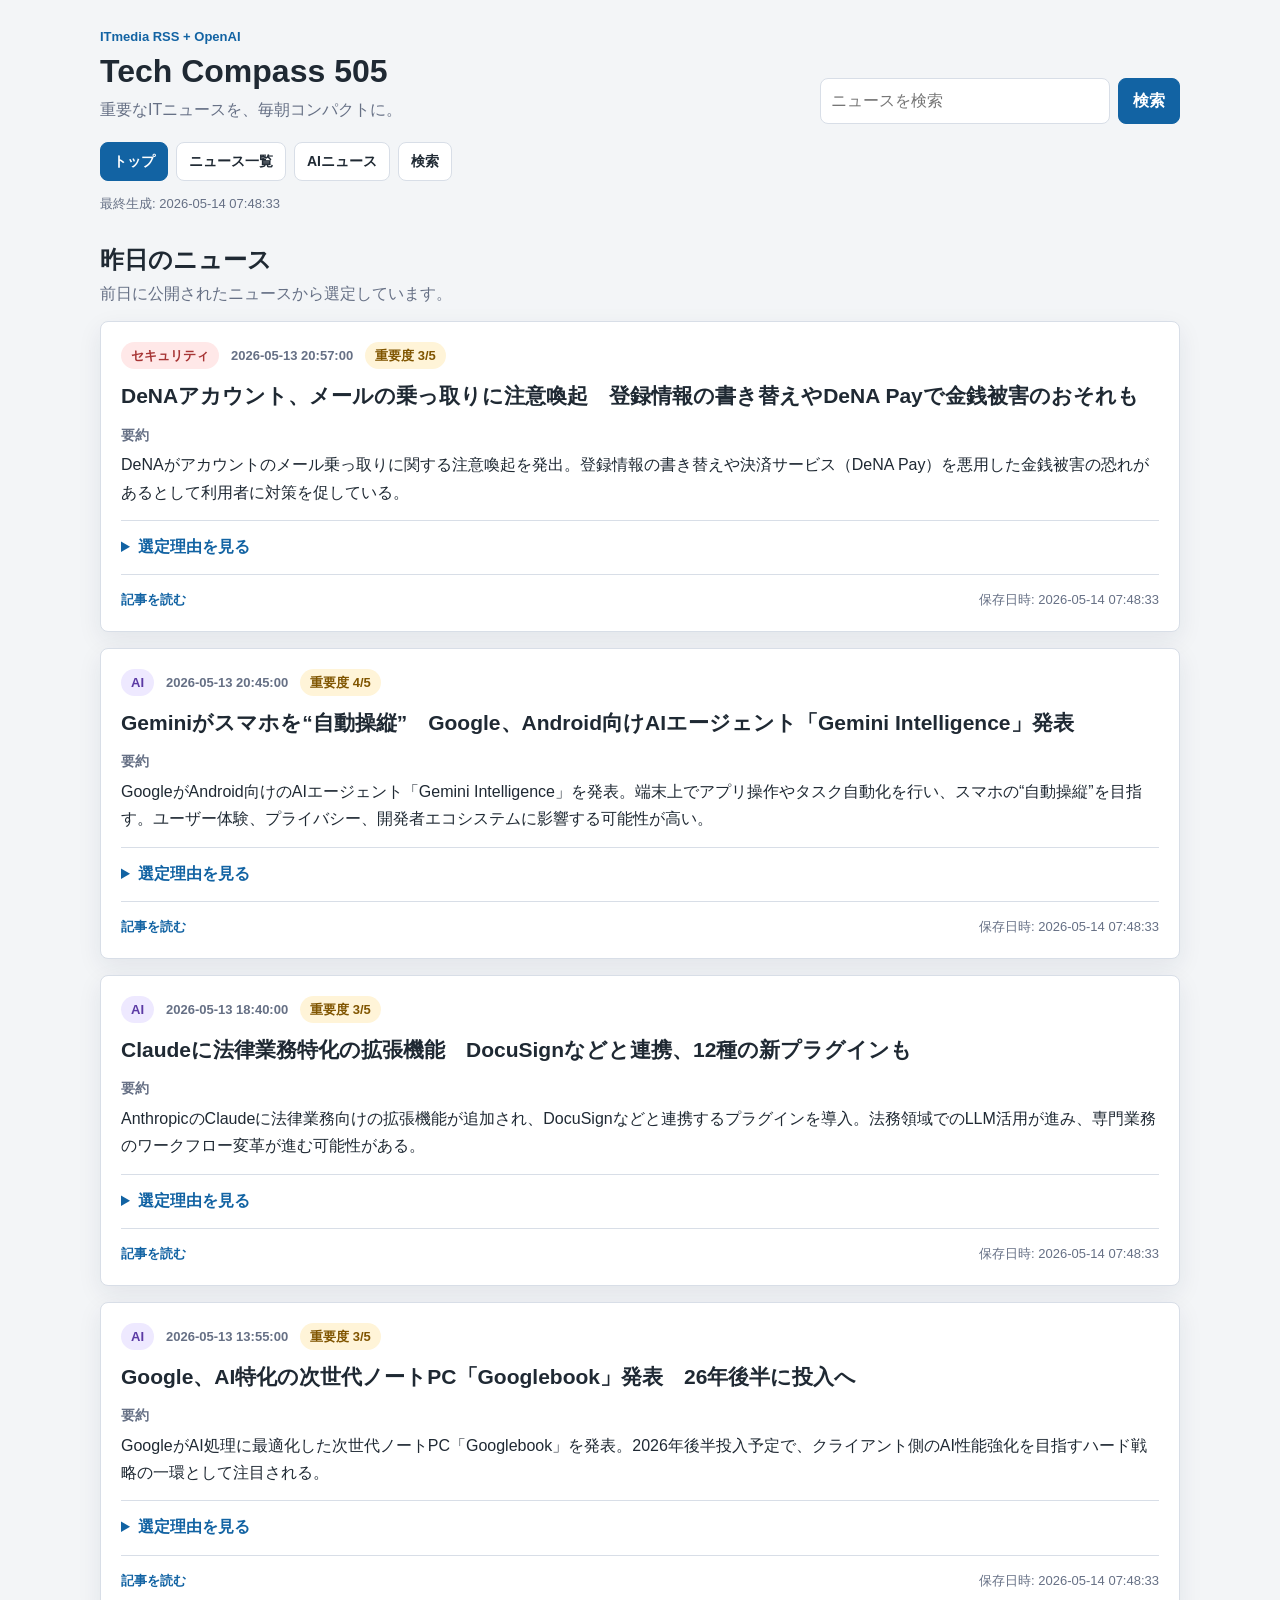
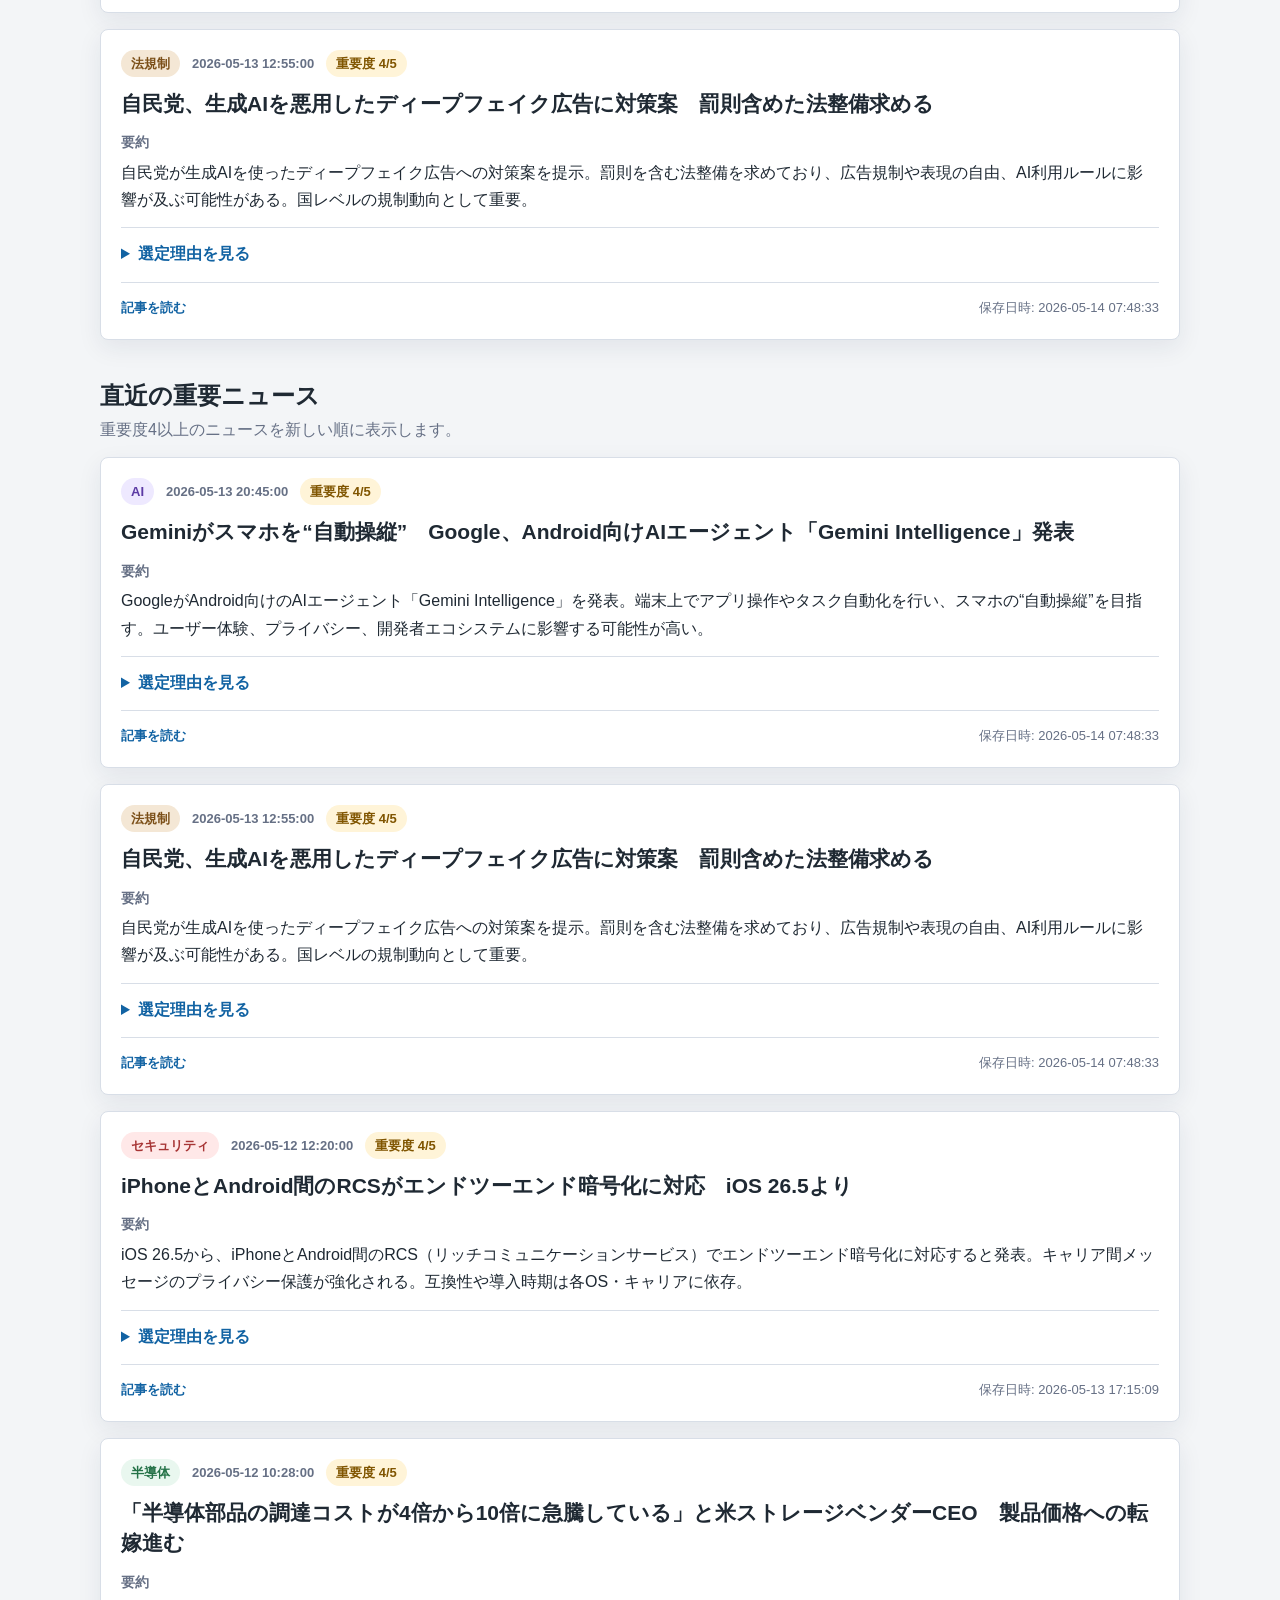
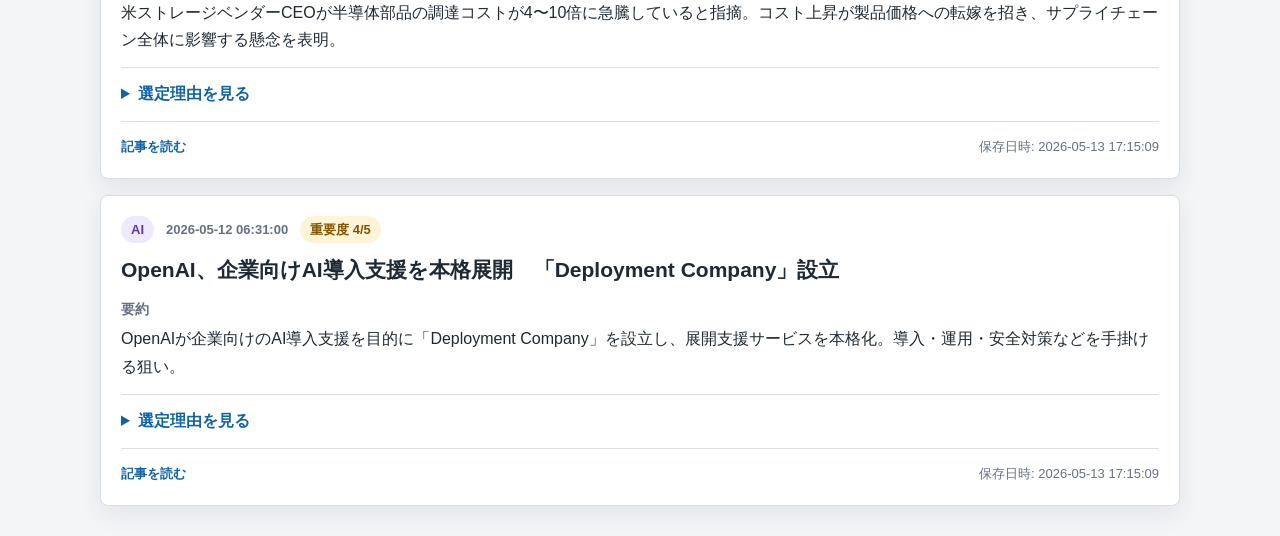
==== commit 24278a80: "Update news site" ====
--- a/docs/index.html
+++ b/docs/index.html
@@ -28,7 +28,7 @@
       <a href="ai/index.html">AIニュース</a>
       <a href="search/index.html">検索</a>
     </nav>
-    <p class="generated-at">最終生成: 2026-05-14 06:30:12</p>
+    <p class="generated-at">最終生成: 2026-05-14 07:48:33</p>
   </header>
 
   <main>
@@ -45,20 +45,20 @@
       <div class="news-card__meta">
         <span class="category category--security">セキュリティ</span>
         <time class="published-at">2026-05-13 20:57:00</time>
-        <span class="importance">重要度 2/5</span>
+        <span class="importance">重要度 3/5</span>
       </div>
       <h2 class="news-title">DeNAアカウント、メールの乗っ取りに注意喚起　登録情報の書き替えやDeNA Payで金銭被害のおそれも</h2>
       <div class="summary">
         <span class="label">要約</span>
-        <p>DeNAがメールアカウントの乗っ取り被害について注意喚起。アカウント情報書き換えやDeNA Payを使った金銭被害の恐れがあるとして、利用者への警戒を促している。</p>
-      </div>
-      <details class="reason">
-        <summary>選定理由を見る</summary>
-        <p>乗っ取り被害の注意喚起は重要だが、現時点では特定企業の利用者に影響する報告であり範囲は限定的なため。</p>
+        <p>DeNAがアカウントのメール乗っ取りに関する注意喚起を発出。登録情報の書き替えや決済サービス（DeNA Pay）を悪用した金銭被害の恐れがあるとして利用者に対策を促している。</p>
+      </div>
+      <details class="reason">
+        <summary>選定理由を見る</summary>
+        <p>実際の不正利用や金銭被害につながる可能性がある利用者向けのセキュリティ警告のため</p>
       </details>
       <div class="news-card__footer">
         <a class="article-link" href="https://www.itmedia.co.jp/news/articles/2605/13/news137.html" target="_blank" rel="noopener noreferrer">記事を読む</a>
-        <span>保存日時: 2026-05-14 06:30:12</span>
+        <span>保存日時: 2026-05-14 07:48:33</span>
       </div>
     </article>
 
@@ -72,15 +72,15 @@
       <h2 class="news-title">Geminiがスマホを“自動操縦”　Google、Android向けAIエージェント「Gemini Intelligence」発表</h2>
       <div class="summary">
         <span class="label">要約</span>
-        <p>GoogleがAndroid向けのAIエージェント「Gemini Intelligence」を発表。端末の操作やタスク自動化を行い、スマホ利用体験を大きく変える可能性がある。開発者やOS・OEMの戦略にも影響しそうだ。</p>
-      </div>
-      <details class="reason">
-        <summary>選定理由を見る</summary>
-        <p>プラットフォームレベルでのAI自動化は多数のユーザーと開発者、OS・メーカー戦略に広範な影響を与えるため。</p>
+        <p>GoogleがAndroid向けのAIエージェント「Gemini Intelligence」を発表。端末上でアプリ操作やタスク自動化を行い、スマホの“自動操縦”を目指す。ユーザー体験、プライバシー、開発者エコシステムに影響する可能性が高い。</p>
+      </div>
+      <details class="reason">
+        <summary>選定理由を見る</summary>
+        <p>Androidプラットフォームに組み込まれる大規模なAI機能で、ユーザー操作や開発・プライバシーに幅広く影響するため</p>
       </details>
       <div class="news-card__footer">
         <a class="article-link" href="https://www.itmedia.co.jp/news/articles/2605/13/news136.html" target="_blank" rel="noopener noreferrer">記事を読む</a>
-        <span>保存日時: 2026-05-14 06:30:12</span>
+        <span>保存日時: 2026-05-14 07:48:33</span>
       </div>
     </article>
 
@@ -94,15 +94,15 @@
       <h2 class="news-title">Claudeに法律業務特化の拡張機能　DocuSignなどと連携、12種の新プラグインも</h2>
       <div class="summary">
         <span class="label">要約</span>
-        <p>AnthropicのClaudeに法律業務向けの拡張機能が追加され、DocuSign連携などを含む12種類の新プラグインを提供。法務ワークフローへの導入が進み、コンプライアンスや業務効率に影響を与える可能性がある。</p>
-      </div>
-      <details class="reason">
-        <summary>選定理由を見る</summary>
-        <p>業務特化プラグインは専門職の業務変革につながるが、特定領域の機能拡張のため重要度は中程度と判断。</p>
+        <p>AnthropicのClaudeに法律業務向けの拡張機能が追加され、DocuSignなどと連携するプラグインを導入。法務領域でのLLM活用が進み、専門業務のワークフロー変革が進む可能性がある。</p>
+      </div>
+      <details class="reason">
+        <summary>選定理由を見る</summary>
+        <p>法務分野でのLLM組み込みと外部サービス連携により業務利用が進む点で注目されるため</p>
       </details>
       <div class="news-card__footer">
         <a class="article-link" href="https://www.itmedia.co.jp/news/articles/2605/13/news129.html" target="_blank" rel="noopener noreferrer">記事を読む</a>
-        <span>保存日時: 2026-05-14 06:30:12</span>
+        <span>保存日時: 2026-05-14 07:48:33</span>
       </div>
     </article>
 
@@ -116,15 +116,15 @@
       <h2 class="news-title">Google、AI特化の次世代ノートPC「Googlebook」発表　26年後半に投入へ</h2>
       <div class="summary">
         <span class="label">要約</span>
-        <p>GoogleがAI処理に最適化した次世代ノートPC『Googlebook』を発表、2026年後半投入予定。PC市場でのAI搭載機の競争を加速させ、ハード・ソフト両面の戦略に影響を与えそうだ。</p>
-      </div>
-      <details class="reason">
-        <summary>選定理由を見る</summary>
-        <p>製品発表だが、主要プラットフォーマーのAI搭載PC参入は市場動向とOEM戦略に示唆を与えるため（製品ニュースなので重要度は3）。</p>
+        <p>GoogleがAI処理に最適化した次世代ノートPC「Googlebook」を発表。2026年後半投入予定で、クライアント側のAI性能強化を目指すハード戦略の一環として注目される。</p>
+      </div>
+      <details class="reason">
+        <summary>選定理由を見る</summary>
+        <p>PCハードでのAI特化戦略は業界トレンドを示すが、新製品発表のため重要度は上限を抑えた</p>
       </details>
       <div class="news-card__footer">
         <a class="article-link" href="https://www.itmedia.co.jp/news/articles/2605/13/news104.html" target="_blank" rel="noopener noreferrer">記事を読む</a>
-        <span>保存日時: 2026-05-14 06:30:12</span>
+        <span>保存日時: 2026-05-14 07:48:33</span>
       </div>
     </article>
 
@@ -138,15 +138,15 @@
       <h2 class="news-title">自民党、生成AIを悪用したディープフェイク広告に対策案　罰則含めた法整備求める</h2>
       <div class="summary">
         <span class="label">要約</span>
-        <p>自民党が生成AIを用いたディープフェイク広告対策の法整備案を提示し、罰則導入も検討。広告規制や表現の自由、企業の対応負担に影響する可能性がある。今後の立法動向が注目される。</p>
-      </div>
-      <details class="reason">
-        <summary>選定理由を見る</summary>
-        <p>生成AI規制は業界全体と社会的表現に関わるため、法制度の方向性として広範な影響があるため。</p>
+        <p>自民党が生成AIを使ったディープフェイク広告への対策案を提示。罰則を含む法整備を求めており、広告規制や表現の自由、AI利用ルールに影響が及ぶ可能性がある。国レベルの規制動向として重要。</p>
+      </div>
+      <details class="reason">
+        <summary>選定理由を見る</summary>
+        <p>生成AI規制を巡る国の方針に直結し、広告・表現・AI利用ルール全体に影響しうるため</p>
       </details>
       <div class="news-card__footer">
         <a class="article-link" href="https://www.itmedia.co.jp/news/articles/2605/13/news097.html" target="_blank" rel="noopener noreferrer">記事を読む</a>
-        <span>保存日時: 2026-05-14 06:30:12</span>
+        <span>保存日時: 2026-05-14 07:48:33</span>
       </div>
     </article>
 
@@ -170,15 +170,15 @@
       <h2 class="news-title">Geminiがスマホを“自動操縦”　Google、Android向けAIエージェント「Gemini Intelligence」発表</h2>
       <div class="summary">
         <span class="label">要約</span>
-        <p>GoogleがAndroid向けのAIエージェント「Gemini Intelligence」を発表。端末の操作やタスク自動化を行い、スマホ利用体験を大きく変える可能性がある。開発者やOS・OEMの戦略にも影響しそうだ。</p>
-      </div>
-      <details class="reason">
-        <summary>選定理由を見る</summary>
-        <p>プラットフォームレベルでのAI自動化は多数のユーザーと開発者、OS・メーカー戦略に広範な影響を与えるため。</p>
+        <p>GoogleがAndroid向けのAIエージェント「Gemini Intelligence」を発表。端末上でアプリ操作やタスク自動化を行い、スマホの“自動操縦”を目指す。ユーザー体験、プライバシー、開発者エコシステムに影響する可能性が高い。</p>
+      </div>
+      <details class="reason">
+        <summary>選定理由を見る</summary>
+        <p>Androidプラットフォームに組み込まれる大規模なAI機能で、ユーザー操作や開発・プライバシーに幅広く影響するため</p>
       </details>
       <div class="news-card__footer">
         <a class="article-link" href="https://www.itmedia.co.jp/news/articles/2605/13/news136.html" target="_blank" rel="noopener noreferrer">記事を読む</a>
-        <span>保存日時: 2026-05-14 06:30:12</span>
+        <span>保存日時: 2026-05-14 07:48:33</span>
       </div>
     </article>
 
@@ -192,15 +192,15 @@
       <h2 class="news-title">自民党、生成AIを悪用したディープフェイク広告に対策案　罰則含めた法整備求める</h2>
       <div class="summary">
         <span class="label">要約</span>
-        <p>自民党が生成AIを用いたディープフェイク広告対策の法整備案を提示し、罰則導入も検討。広告規制や表現の自由、企業の対応負担に影響する可能性がある。今後の立法動向が注目される。</p>
-      </div>
-      <details class="reason">
-        <summary>選定理由を見る</summary>
-        <p>生成AI規制は業界全体と社会的表現に関わるため、法制度の方向性として広範な影響があるため。</p>
+        <p>自民党が生成AIを使ったディープフェイク広告への対策案を提示。罰則を含む法整備を求めており、広告規制や表現の自由、AI利用ルールに影響が及ぶ可能性がある。国レベルの規制動向として重要。</p>
+      </div>
+      <details class="reason">
+        <summary>選定理由を見る</summary>
+        <p>生成AI規制を巡る国の方針に直結し、広告・表現・AI利用ルール全体に影響しうるため</p>
       </details>
       <div class="news-card__footer">
         <a class="article-link" href="https://www.itmedia.co.jp/news/articles/2605/13/news097.html" target="_blank" rel="noopener noreferrer">記事を読む</a>
-        <span>保存日時: 2026-05-14 06:30:12</span>
+        <span>保存日時: 2026-05-14 07:48:33</span>
       </div>
     </article>
 
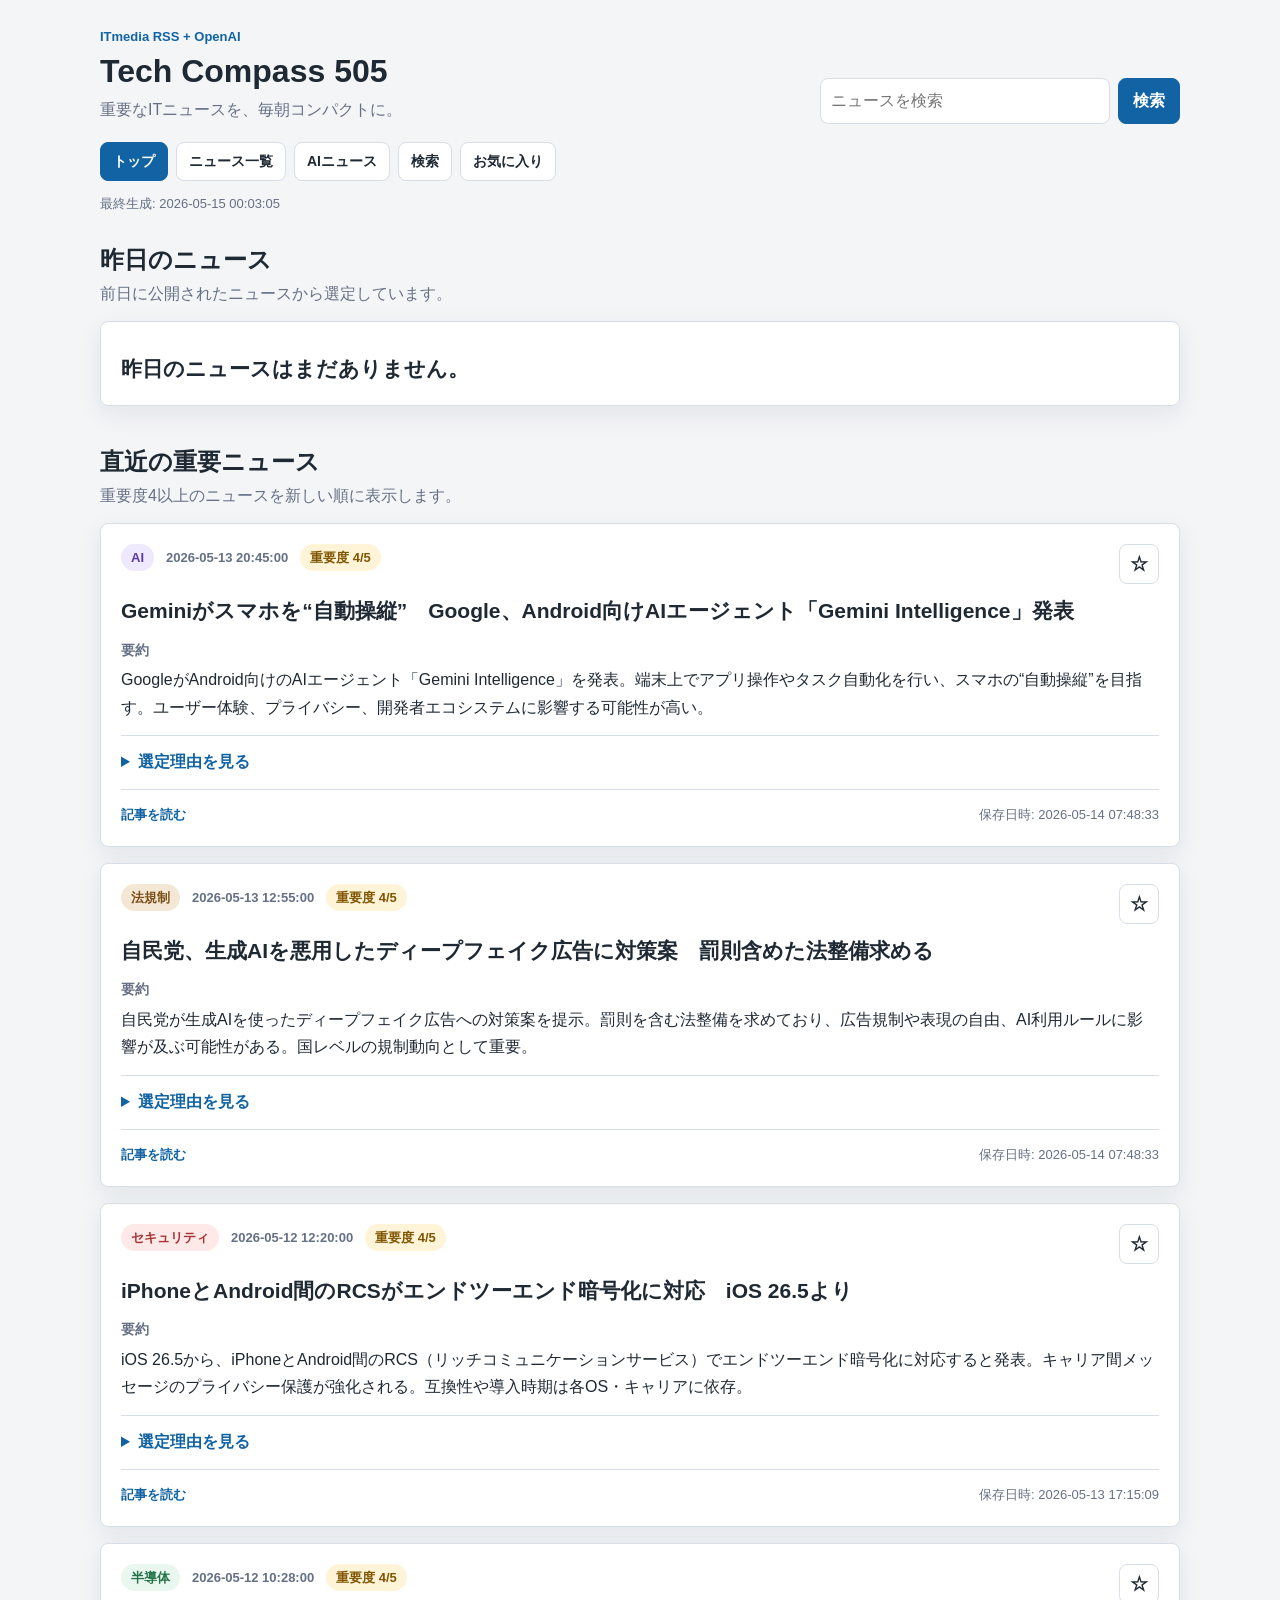
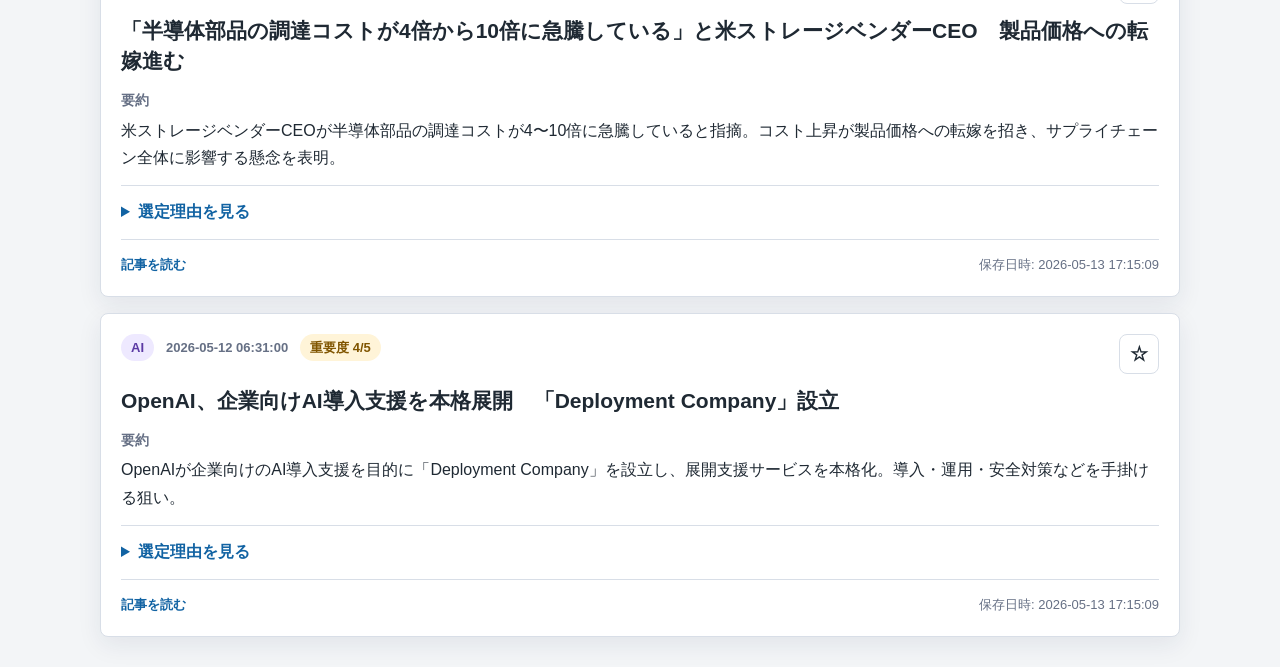
==== commit 00acd135: "Add cookie-based favorites feature" ====
--- a/docs/index.html
+++ b/docs/index.html
@@ -27,8 +27,9 @@
       <a href="news/index.html">ニュース一覧</a>
       <a href="ai/index.html">AIニュース</a>
       <a href="search/index.html">検索</a>
+      <a href="favorites/index.html">お気に入り</a>
     </nav>
-    <p class="generated-at">最終生成: 2026-05-14 07:48:33</p>
+    <p class="generated-at">最終生成: 2026-05-15 00:03:05</p>
   </header>
 
   <main>
@@ -41,113 +42,8 @@
       </div>
       <div class="news-list">
 
-    <article class="news-card">
-      <div class="news-card__meta">
-        <span class="category category--security">セキュリティ</span>
-        <time class="published-at">2026-05-13 20:57:00</time>
-        <span class="importance">重要度 3/5</span>
-      </div>
-      <h2 class="news-title">DeNAアカウント、メールの乗っ取りに注意喚起　登録情報の書き替えやDeNA Payで金銭被害のおそれも</h2>
-      <div class="summary">
-        <span class="label">要約</span>
-        <p>DeNAがアカウントのメール乗っ取りに関する注意喚起を発出。登録情報の書き替えや決済サービス（DeNA Pay）を悪用した金銭被害の恐れがあるとして利用者に対策を促している。</p>
-      </div>
-      <details class="reason">
-        <summary>選定理由を見る</summary>
-        <p>実際の不正利用や金銭被害につながる可能性がある利用者向けのセキュリティ警告のため</p>
-      </details>
-      <div class="news-card__footer">
-        <a class="article-link" href="https://www.itmedia.co.jp/news/articles/2605/13/news137.html" target="_blank" rel="noopener noreferrer">記事を読む</a>
-        <span>保存日時: 2026-05-14 07:48:33</span>
-      </div>
-    </article>
-
-
-    <article class="news-card">
-      <div class="news-card__meta">
-        <span class="category category--ai">AI</span>
-        <time class="published-at">2026-05-13 20:45:00</time>
-        <span class="importance">重要度 4/5</span>
-      </div>
-      <h2 class="news-title">Geminiがスマホを“自動操縦”　Google、Android向けAIエージェント「Gemini Intelligence」発表</h2>
-      <div class="summary">
-        <span class="label">要約</span>
-        <p>GoogleがAndroid向けのAIエージェント「Gemini Intelligence」を発表。端末上でアプリ操作やタスク自動化を行い、スマホの“自動操縦”を目指す。ユーザー体験、プライバシー、開発者エコシステムに影響する可能性が高い。</p>
-      </div>
-      <details class="reason">
-        <summary>選定理由を見る</summary>
-        <p>Androidプラットフォームに組み込まれる大規模なAI機能で、ユーザー操作や開発・プライバシーに幅広く影響するため</p>
-      </details>
-      <div class="news-card__footer">
-        <a class="article-link" href="https://www.itmedia.co.jp/news/articles/2605/13/news136.html" target="_blank" rel="noopener noreferrer">記事を読む</a>
-        <span>保存日時: 2026-05-14 07:48:33</span>
-      </div>
-    </article>
-
-
-    <article class="news-card">
-      <div class="news-card__meta">
-        <span class="category category--ai">AI</span>
-        <time class="published-at">2026-05-13 18:40:00</time>
-        <span class="importance">重要度 3/5</span>
-      </div>
-      <h2 class="news-title">Claudeに法律業務特化の拡張機能　DocuSignなどと連携、12種の新プラグインも</h2>
-      <div class="summary">
-        <span class="label">要約</span>
-        <p>AnthropicのClaudeに法律業務向けの拡張機能が追加され、DocuSignなどと連携するプラグインを導入。法務領域でのLLM活用が進み、専門業務のワークフロー変革が進む可能性がある。</p>
-      </div>
-      <details class="reason">
-        <summary>選定理由を見る</summary>
-        <p>法務分野でのLLM組み込みと外部サービス連携により業務利用が進む点で注目されるため</p>
-      </details>
-      <div class="news-card__footer">
-        <a class="article-link" href="https://www.itmedia.co.jp/news/articles/2605/13/news129.html" target="_blank" rel="noopener noreferrer">記事を読む</a>
-        <span>保存日時: 2026-05-14 07:48:33</span>
-      </div>
-    </article>
-
-
-    <article class="news-card">
-      <div class="news-card__meta">
-        <span class="category category--ai">AI</span>
-        <time class="published-at">2026-05-13 13:55:00</time>
-        <span class="importance">重要度 3/5</span>
-      </div>
-      <h2 class="news-title">Google、AI特化の次世代ノートPC「Googlebook」発表　26年後半に投入へ</h2>
-      <div class="summary">
-        <span class="label">要約</span>
-        <p>GoogleがAI処理に最適化した次世代ノートPC「Googlebook」を発表。2026年後半投入予定で、クライアント側のAI性能強化を目指すハード戦略の一環として注目される。</p>
-      </div>
-      <details class="reason">
-        <summary>選定理由を見る</summary>
-        <p>PCハードでのAI特化戦略は業界トレンドを示すが、新製品発表のため重要度は上限を抑えた</p>
-      </details>
-      <div class="news-card__footer">
-        <a class="article-link" href="https://www.itmedia.co.jp/news/articles/2605/13/news104.html" target="_blank" rel="noopener noreferrer">記事を読む</a>
-        <span>保存日時: 2026-05-14 07:48:33</span>
-      </div>
-    </article>
-
-
-    <article class="news-card">
-      <div class="news-card__meta">
-        <span class="category category--law">法規制</span>
-        <time class="published-at">2026-05-13 12:55:00</time>
-        <span class="importance">重要度 4/5</span>
-      </div>
-      <h2 class="news-title">自民党、生成AIを悪用したディープフェイク広告に対策案　罰則含めた法整備求める</h2>
-      <div class="summary">
-        <span class="label">要約</span>
-        <p>自民党が生成AIを使ったディープフェイク広告への対策案を提示。罰則を含む法整備を求めており、広告規制や表現の自由、AI利用ルールに影響が及ぶ可能性がある。国レベルの規制動向として重要。</p>
-      </div>
-      <details class="reason">
-        <summary>選定理由を見る</summary>
-        <p>生成AI規制を巡る国の方針に直結し、広告・表現・AI利用ルール全体に影響しうるため</p>
-      </details>
-      <div class="news-card__footer">
-        <a class="article-link" href="https://www.itmedia.co.jp/news/articles/2605/13/news097.html" target="_blank" rel="noopener noreferrer">記事を読む</a>
-        <span>保存日時: 2026-05-14 07:48:33</span>
-      </div>
+    <article class="news-card news-card--empty">
+      <h2 class="news-title">昨日のニュースはまだありません。</h2>
     </article>
 
       </div>
@@ -162,10 +58,18 @@
       <div class="news-list">
 
     <article class="news-card">
-      <div class="news-card__meta">
-        <span class="category category--ai">AI</span>
-        <time class="published-at">2026-05-13 20:45:00</time>
-        <span class="importance">重要度 4/5</span>
+      <div class="news-card__head">
+        <div class="news-card__meta">
+          <span class="category category--ai">AI</span>
+          <time class="published-at">2026-05-13 20:45:00</time>
+          <span class="importance">重要度 4/5</span>
+        </div>
+
+        <button class="favorite-button" type="button" data-favorite-button data-favorite-id="https://www.itmedia.co.jp/news/articles/2605/13/news136.html" data-favorite-title="Geminiがスマホを“自動操縦”　Google、Android向けAIエージェント「Gemini Intelligence」発表" aria-pressed="false" aria-label="お気に入りに追加: Geminiがスマホを“自動操縦”　Google、Android向けAIエージェント「Gemini Intelligence」発表" title="お気に入りに追加">
+          <span class="favorite-button__icon" aria-hidden="true">☆</span>
+          <span class="favorite-button__text visually-hidden">お気に入り</span>
+        </button>
+
       </div>
       <h2 class="news-title">Geminiがスマホを“自動操縦”　Google、Android向けAIエージェント「Gemini Intelligence」発表</h2>
       <div class="summary">
@@ -184,10 +88,18 @@
 
 
     <article class="news-card">
-      <div class="news-card__meta">
-        <span class="category category--law">法規制</span>
-        <time class="published-at">2026-05-13 12:55:00</time>
-        <span class="importance">重要度 4/5</span>
+      <div class="news-card__head">
+        <div class="news-card__meta">
+          <span class="category category--law">法規制</span>
+          <time class="published-at">2026-05-13 12:55:00</time>
+          <span class="importance">重要度 4/5</span>
+        </div>
+
+        <button class="favorite-button" type="button" data-favorite-button data-favorite-id="https://www.itmedia.co.jp/news/articles/2605/13/news097.html" data-favorite-title="自民党、生成AIを悪用したディープフェイク広告に対策案　罰則含めた法整備求める" aria-pressed="false" aria-label="お気に入りに追加: 自民党、生成AIを悪用したディープフェイク広告に対策案　罰則含めた法整備求める" title="お気に入りに追加">
+          <span class="favorite-button__icon" aria-hidden="true">☆</span>
+          <span class="favorite-button__text visually-hidden">お気に入り</span>
+        </button>
+
       </div>
       <h2 class="news-title">自民党、生成AIを悪用したディープフェイク広告に対策案　罰則含めた法整備求める</h2>
       <div class="summary">
@@ -206,10 +118,18 @@
 
 
     <article class="news-card">
-      <div class="news-card__meta">
-        <span class="category category--security">セキュリティ</span>
-        <time class="published-at">2026-05-12 12:20:00</time>
-        <span class="importance">重要度 4/5</span>
+      <div class="news-card__head">
+        <div class="news-card__meta">
+          <span class="category category--security">セキュリティ</span>
+          <time class="published-at">2026-05-12 12:20:00</time>
+          <span class="importance">重要度 4/5</span>
+        </div>
+
+        <button class="favorite-button" type="button" data-favorite-button data-favorite-id="https://www.itmedia.co.jp/news/articles/2605/12/news073.html" data-favorite-title="iPhoneとAndroid間のRCSがエンドツーエンド暗号化に対応　iOS 26.5より" aria-pressed="false" aria-label="お気に入りに追加: iPhoneとAndroid間のRCSがエンドツーエンド暗号化に対応　iOS 26.5より" title="お気に入りに追加">
+          <span class="favorite-button__icon" aria-hidden="true">☆</span>
+          <span class="favorite-button__text visually-hidden">お気に入り</span>
+        </button>
+
       </div>
       <h2 class="news-title">iPhoneとAndroid間のRCSがエンドツーエンド暗号化に対応　iOS 26.5より</h2>
       <div class="summary">
@@ -228,10 +148,18 @@
 
 
     <article class="news-card">
-      <div class="news-card__meta">
-        <span class="category category--semiconductor">半導体</span>
-        <time class="published-at">2026-05-12 10:28:00</time>
-        <span class="importance">重要度 4/5</span>
+      <div class="news-card__head">
+        <div class="news-card__meta">
+          <span class="category category--semiconductor">半導体</span>
+          <time class="published-at">2026-05-12 10:28:00</time>
+          <span class="importance">重要度 4/5</span>
+        </div>
+
+        <button class="favorite-button" type="button" data-favorite-button data-favorite-id="https://www.itmedia.co.jp/news/articles/2605/12/news061.html" data-favorite-title="「半導体部品の調達コストが4倍から10倍に急騰している」と米ストレージベンダーCEO　製品価格への転嫁進む" aria-pressed="false" aria-label="お気に入りに追加: 「半導体部品の調達コストが4倍から10倍に急騰している」と米ストレージベンダーCEO　製品価格への転嫁進む" title="お気に入りに追加">
+          <span class="favorite-button__icon" aria-hidden="true">☆</span>
+          <span class="favorite-button__text visually-hidden">お気に入り</span>
+        </button>
+
       </div>
       <h2 class="news-title">「半導体部品の調達コストが4倍から10倍に急騰している」と米ストレージベンダーCEO　製品価格への転嫁進む</h2>
       <div class="summary">
@@ -250,10 +178,18 @@
 
 
     <article class="news-card">
-      <div class="news-card__meta">
-        <span class="category category--ai">AI</span>
-        <time class="published-at">2026-05-12 06:31:00</time>
-        <span class="importance">重要度 4/5</span>
+      <div class="news-card__head">
+        <div class="news-card__meta">
+          <span class="category category--ai">AI</span>
+          <time class="published-at">2026-05-12 06:31:00</time>
+          <span class="importance">重要度 4/5</span>
+        </div>
+
+        <button class="favorite-button" type="button" data-favorite-button data-favorite-id="https://www.itmedia.co.jp/news/articles/2605/12/news053.html" data-favorite-title="OpenAI、企業向けAI導入支援を本格展開　「Deployment Company」設立" aria-pressed="false" aria-label="お気に入りに追加: OpenAI、企業向けAI導入支援を本格展開　「Deployment Company」設立" title="お気に入りに追加">
+          <span class="favorite-button__icon" aria-hidden="true">☆</span>
+          <span class="favorite-button__text visually-hidden">お気に入り</span>
+        </button>
+
       </div>
       <h2 class="news-title">OpenAI、企業向けAI導入支援を本格展開　「Deployment Company」設立</h2>
       <div class="summary">
@@ -275,6 +211,7 @@
 
 
   </main>
+  <script src="favorites.js"></script>
 
 </body>
 </html>
--- a/docs/style.css
+++ b/docs/style.css
@@ -208,6 +208,13 @@
   gap: 16px;
 }
 
+.news-card__head {
+  align-items: flex-start;
+  display: flex;
+  gap: 12px;
+  justify-content: space-between;
+}
+
 .news-card {
   background: var(--surface);
   border: 1px solid var(--border);
@@ -233,6 +240,60 @@
   padding-top: 14px;
 }
 
+.favorite-button {
+  align-items: center;
+  background: #fff;
+  border-color: var(--border);
+  color: var(--text);
+  display: inline-flex;
+  flex: 0 0 auto;
+  height: 40px;
+  justify-content: center;
+  min-height: 40px;
+  padding: 0;
+  width: 40px;
+}
+
+.favorite-button:hover {
+  background: var(--gold-soft);
+  border-color: #e3b84d;
+  color: var(--gold-text);
+  text-decoration: none;
+}
+
+.favorite-button[aria-pressed="true"] {
+  background: var(--gold-soft);
+  border-color: #d8a927;
+  color: var(--gold-text);
+}
+
+.favorite-button__icon {
+  font-size: 18px;
+  line-height: 1;
+}
+
+.favorite-toast {
+  background: var(--text);
+  border-radius: 8px;
+  bottom: 20px;
+  box-shadow: var(--shadow);
+  color: #fff;
+  left: 50%;
+  max-width: min(360px, calc(100% - 32px));
+  opacity: 0;
+  padding: 10px 14px;
+  pointer-events: none;
+  position: fixed;
+  transform: translate(-50%, 12px);
+  transition: opacity 0.2s ease, transform 0.2s ease;
+  z-index: 20;
+}
+
+.favorite-toast--visible {
+  opacity: 1;
+  transform: translate(-50%, 0);
+}
+
 .category,
 .importance,
 .published-at {
@@ -415,6 +476,16 @@
     padding: 16px;
   }
 
+  .news-card__head {
+    align-items: stretch;
+    flex-direction: column;
+  }
+
+  .favorite-button {
+    justify-content: center;
+    width: 40px;
+  }
+
   .news-title {
     font-size: 19px;
   }
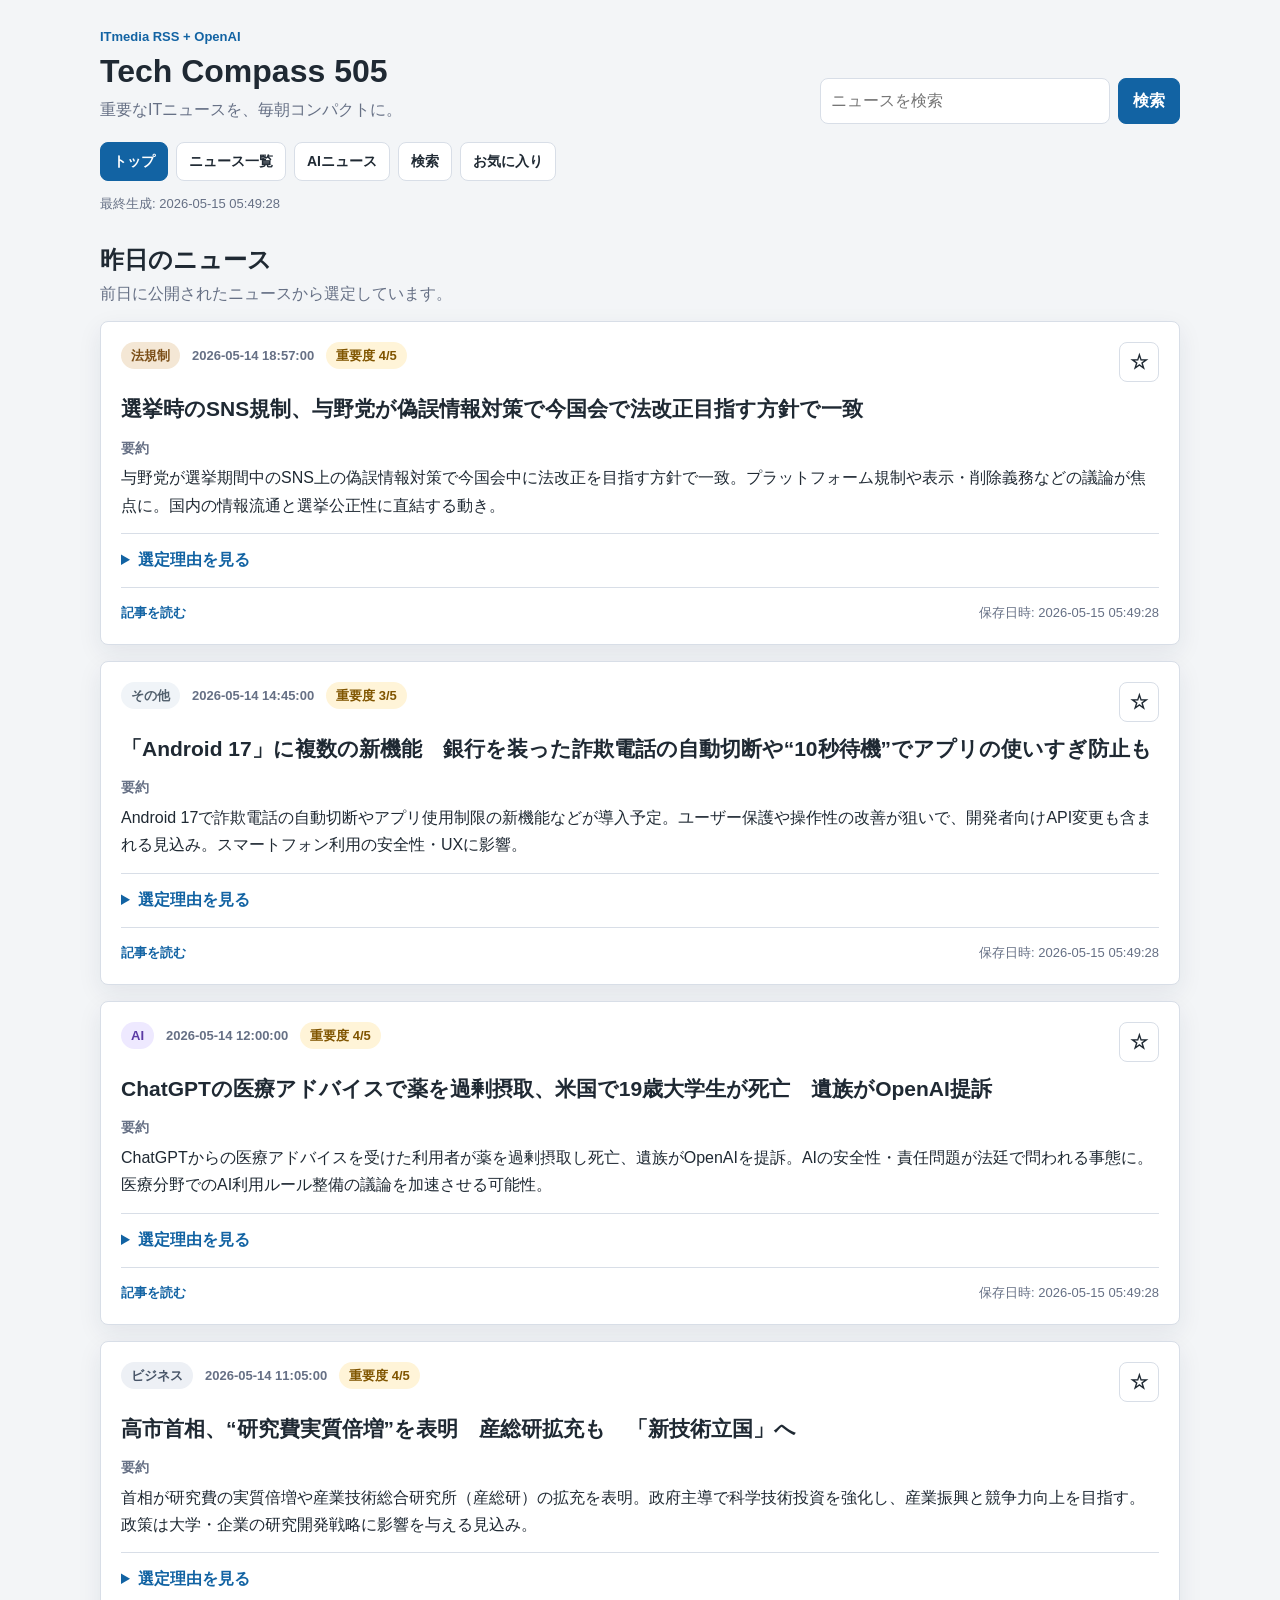
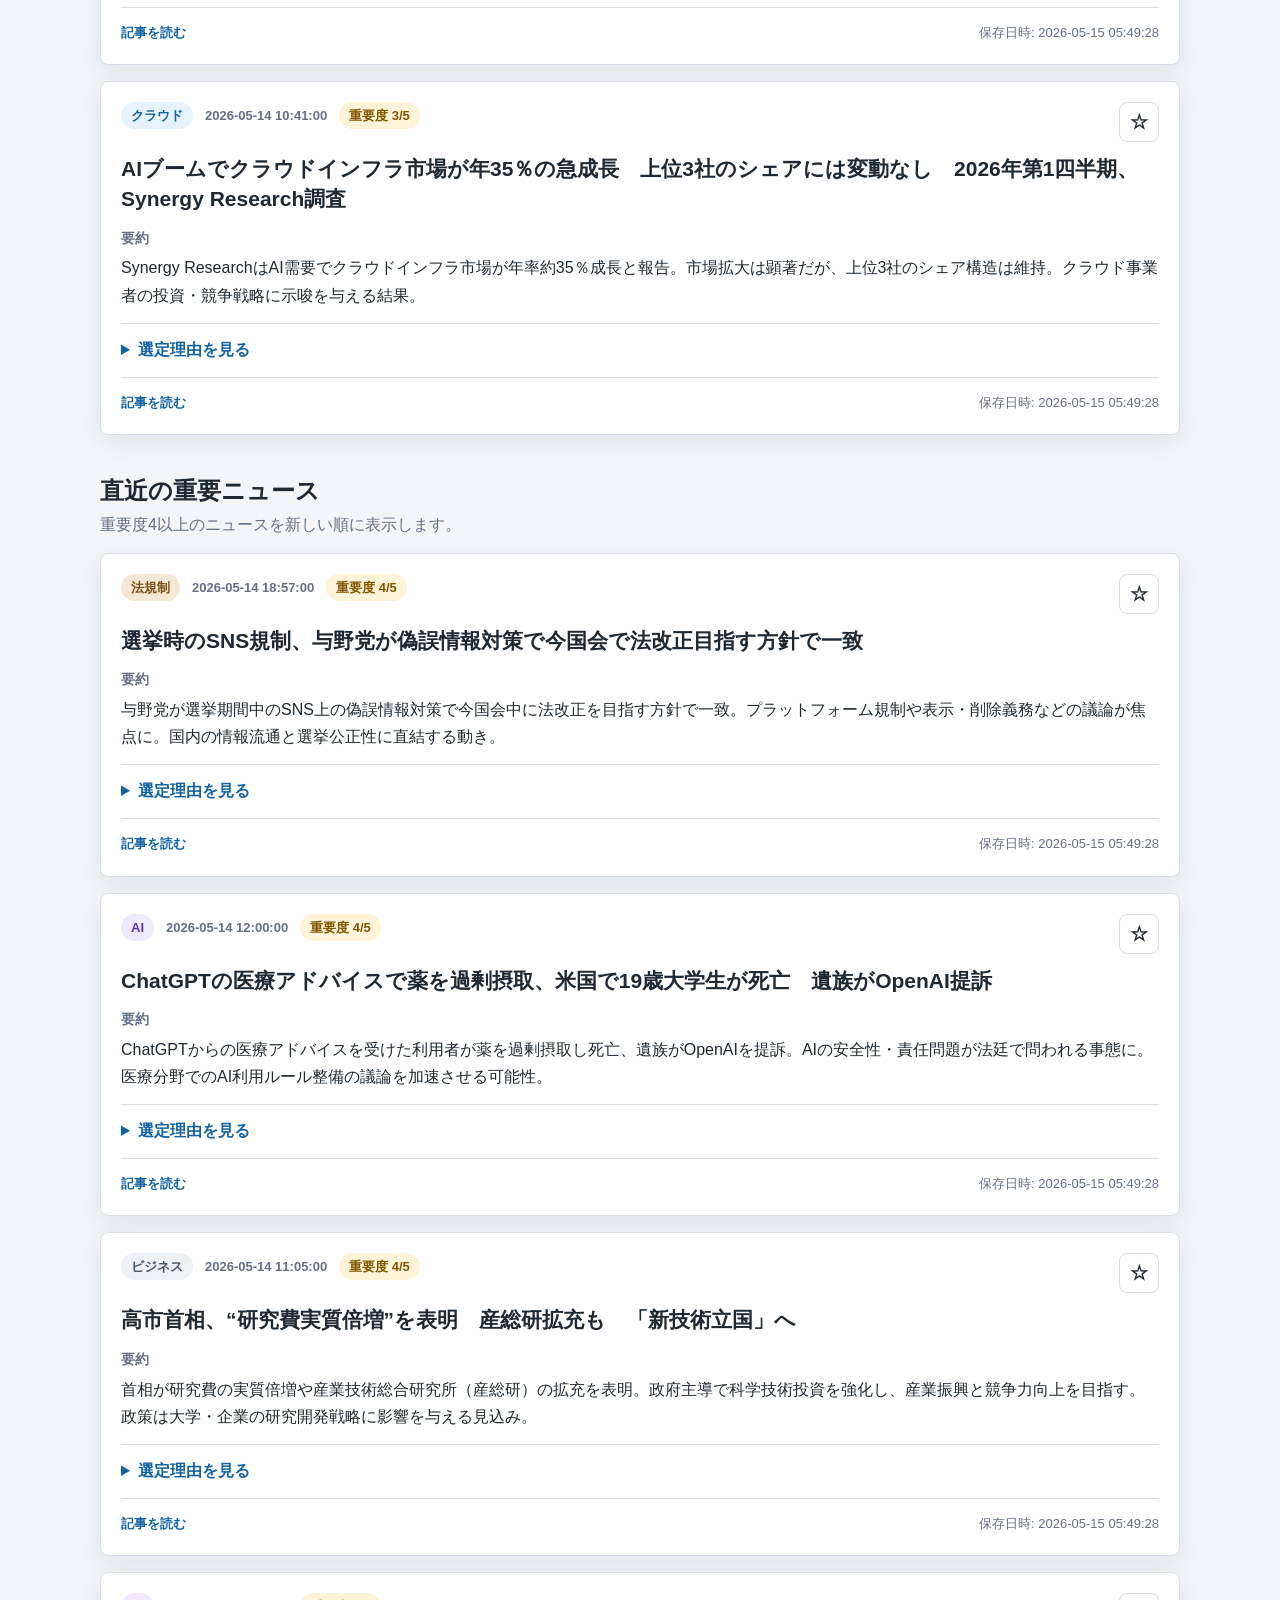
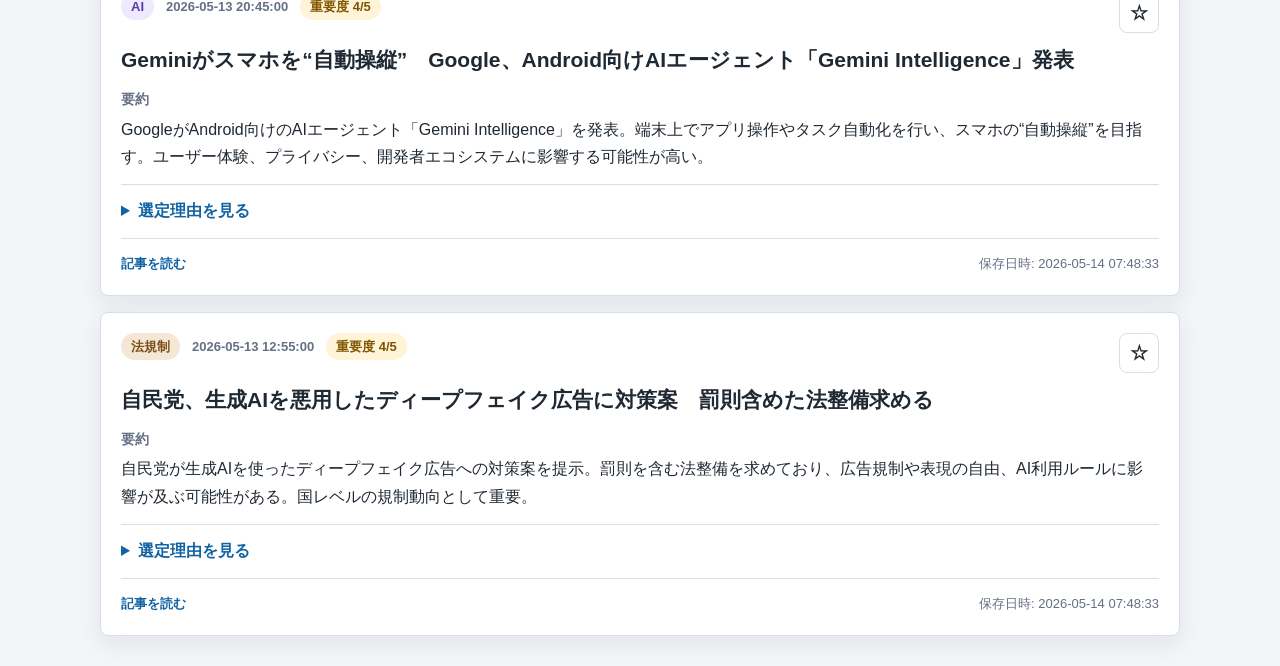
==== commit 7fad632e: "Update news site" ====
--- a/docs/index.html
+++ b/docs/index.html
@@ -29,7 +29,7 @@
       <a href="search/index.html">検索</a>
       <a href="favorites/index.html">お気に入り</a>
     </nav>
-    <p class="generated-at">最終生成: 2026-05-15 00:03:05</p>
+    <p class="generated-at">最終生成: 2026-05-15 05:49:28</p>
   </header>
 
   <main>
@@ -42,8 +42,153 @@
       </div>
       <div class="news-list">
 
-    <article class="news-card news-card--empty">
-      <h2 class="news-title">昨日のニュースはまだありません。</h2>
+    <article class="news-card">
+      <div class="news-card__head">
+        <div class="news-card__meta">
+          <span class="category category--law">法規制</span>
+          <time class="published-at">2026-05-14 18:57:00</time>
+          <span class="importance">重要度 4/5</span>
+        </div>
+
+        <button class="favorite-button" type="button" data-favorite-button data-favorite-id="https://www.itmedia.co.jp/news/articles/2605/14/news137.html" data-favorite-title="選挙時のSNS規制、与野党が偽誤情報対策で今国会で法改正目指す方針で一致" aria-pressed="false" aria-label="お気に入りに追加: 選挙時のSNS規制、与野党が偽誤情報対策で今国会で法改正目指す方針で一致" title="お気に入りに追加">
+          <span class="favorite-button__icon" aria-hidden="true">☆</span>
+          <span class="favorite-button__text visually-hidden">お気に入り</span>
+        </button>
+
+      </div>
+      <h2 class="news-title">選挙時のSNS規制、与野党が偽誤情報対策で今国会で法改正目指す方針で一致</h2>
+      <div class="summary">
+        <span class="label">要約</span>
+        <p>与野党が選挙期間中のSNS上の偽誤情報対策で今国会中に法改正を目指す方針で一致。プラットフォーム規制や表示・削除義務などの議論が焦点に。国内の情報流通と選挙公正性に直結する動き。</p>
+      </div>
+      <details class="reason">
+        <summary>選定理由を見る</summary>
+        <p>SNS規制は選挙の公正性・情報流通に広範な影響があり、プラットフォーム運用や企業対応を左右するため重要。</p>
+      </details>
+      <div class="news-card__footer">
+        <a class="article-link" href="https://www.itmedia.co.jp/news/articles/2605/14/news137.html" target="_blank" rel="noopener noreferrer">記事を読む</a>
+        <span>保存日時: 2026-05-15 05:49:28</span>
+      </div>
+    </article>
+
+
+    <article class="news-card">
+      <div class="news-card__head">
+        <div class="news-card__meta">
+          <span class="category category--other">その他</span>
+          <time class="published-at">2026-05-14 14:45:00</time>
+          <span class="importance">重要度 3/5</span>
+        </div>
+
+        <button class="favorite-button" type="button" data-favorite-button data-favorite-id="https://www.itmedia.co.jp/news/articles/2605/14/news101.html" data-favorite-title="「Android 17」に複数の新機能　銀行を装った詐欺電話の自動切断や“10秒待機”でアプリの使いすぎ防止も" aria-pressed="false" aria-label="お気に入りに追加: 「Android 17」に複数の新機能　銀行を装った詐欺電話の自動切断や“10秒待機”でアプリの使いすぎ防止も" title="お気に入りに追加">
+          <span class="favorite-button__icon" aria-hidden="true">☆</span>
+          <span class="favorite-button__text visually-hidden">お気に入り</span>
+        </button>
+
+      </div>
+      <h2 class="news-title">「Android 17」に複数の新機能　銀行を装った詐欺電話の自動切断や“10秒待機”でアプリの使いすぎ防止も</h2>
+      <div class="summary">
+        <span class="label">要約</span>
+        <p>Android 17で詐欺電話の自動切断やアプリ使用制限の新機能などが導入予定。ユーザー保護や操作性の改善が狙いで、開発者向けAPI変更も含まれる見込み。スマートフォン利用の安全性・UXに影響。</p>
+      </div>
+      <details class="reason">
+        <summary>選定理由を見る</summary>
+        <p>主要モバイルOSの新機能は広範なユーザーと開発者に影響するが新製品としての性質から重要度は中程度。</p>
+      </details>
+      <div class="news-card__footer">
+        <a class="article-link" href="https://www.itmedia.co.jp/news/articles/2605/14/news101.html" target="_blank" rel="noopener noreferrer">記事を読む</a>
+        <span>保存日時: 2026-05-15 05:49:28</span>
+      </div>
+    </article>
+
+
+    <article class="news-card">
+      <div class="news-card__head">
+        <div class="news-card__meta">
+          <span class="category category--ai">AI</span>
+          <time class="published-at">2026-05-14 12:00:00</time>
+          <span class="importance">重要度 4/5</span>
+        </div>
+
+        <button class="favorite-button" type="button" data-favorite-button data-favorite-id="https://www.itmedia.co.jp/news/articles/2605/14/news054.html" data-favorite-title="ChatGPTの医療アドバイスで薬を過剰摂取、米国で19歳大学生が死亡　遺族がOpenAI提訴" aria-pressed="false" aria-label="お気に入りに追加: ChatGPTの医療アドバイスで薬を過剰摂取、米国で19歳大学生が死亡　遺族がOpenAI提訴" title="お気に入りに追加">
+          <span class="favorite-button__icon" aria-hidden="true">☆</span>
+          <span class="favorite-button__text visually-hidden">お気に入り</span>
+        </button>
+
+      </div>
+      <h2 class="news-title">ChatGPTの医療アドバイスで薬を過剰摂取、米国で19歳大学生が死亡　遺族がOpenAI提訴</h2>
+      <div class="summary">
+        <span class="label">要約</span>
+        <p>ChatGPTからの医療アドバイスを受けた利用者が薬を過剰摂取し死亡、遺族がOpenAIを提訴。AIの安全性・責任問題が法廷で問われる事態に。医療分野でのAI利用ルール整備の議論を加速させる可能性。</p>
+      </div>
+      <details class="reason">
+        <summary>選定理由を見る</summary>
+        <p>AIによる致命的な被害と訴訟は、AI規制・サービス提供者の責任範囲に大きな影響を与えるため重要。</p>
+      </details>
+      <div class="news-card__footer">
+        <a class="article-link" href="https://www.itmedia.co.jp/news/articles/2605/14/news054.html" target="_blank" rel="noopener noreferrer">記事を読む</a>
+        <span>保存日時: 2026-05-15 05:49:28</span>
+      </div>
+    </article>
+
+
+    <article class="news-card">
+      <div class="news-card__head">
+        <div class="news-card__meta">
+          <span class="category category--business">ビジネス</span>
+          <time class="published-at">2026-05-14 11:05:00</time>
+          <span class="importance">重要度 4/5</span>
+        </div>
+
+        <button class="favorite-button" type="button" data-favorite-button data-favorite-id="https://www.itmedia.co.jp/news/articles/2605/14/news079.html" data-favorite-title="高市首相、“研究費実質倍増”を表明　産総研拡充も　「新技術立国」へ" aria-pressed="false" aria-label="お気に入りに追加: 高市首相、“研究費実質倍増”を表明　産総研拡充も　「新技術立国」へ" title="お気に入りに追加">
+          <span class="favorite-button__icon" aria-hidden="true">☆</span>
+          <span class="favorite-button__text visually-hidden">お気に入り</span>
+        </button>
+
+      </div>
+      <h2 class="news-title">高市首相、“研究費実質倍増”を表明　産総研拡充も　「新技術立国」へ</h2>
+      <div class="summary">
+        <span class="label">要約</span>
+        <p>首相が研究費の実質倍増や産業技術総合研究所（産総研）の拡充を表明。政府主導で科学技術投資を強化し、産業振興と競争力向上を目指す。政策は大学・企業の研究開発戦略に影響を与える見込み。</p>
+      </div>
+      <details class="reason">
+        <summary>選定理由を見る</summary>
+        <p>国家レベルの研究投資拡大は産業・研究体制全体に長期的影響を及ぼすため業界注目の政策。</p>
+      </details>
+      <div class="news-card__footer">
+        <a class="article-link" href="https://www.itmedia.co.jp/news/articles/2605/14/news079.html" target="_blank" rel="noopener noreferrer">記事を読む</a>
+        <span>保存日時: 2026-05-15 05:49:28</span>
+      </div>
+    </article>
+
+
+    <article class="news-card">
+      <div class="news-card__head">
+        <div class="news-card__meta">
+          <span class="category category--cloud">クラウド</span>
+          <time class="published-at">2026-05-14 10:41:00</time>
+          <span class="importance">重要度 3/5</span>
+        </div>
+
+        <button class="favorite-button" type="button" data-favorite-button data-favorite-id="https://www.itmedia.co.jp/news/articles/2605/14/news077.html" data-favorite-title="AIブームでクラウドインフラ市場が年35％の急成長　上位3社のシェアには変動なし　2026年第1四半期、Synergy Research調査" aria-pressed="false" aria-label="お気に入りに追加: AIブームでクラウドインフラ市場が年35％の急成長　上位3社のシェアには変動なし　2026年第1四半期、Synergy Research調査" title="お気に入りに追加">
+          <span class="favorite-button__icon" aria-hidden="true">☆</span>
+          <span class="favorite-button__text visually-hidden">お気に入り</span>
+        </button>
+
+      </div>
+      <h2 class="news-title">AIブームでクラウドインフラ市場が年35％の急成長　上位3社のシェアには変動なし　2026年第1四半期、Synergy Research調査</h2>
+      <div class="summary">
+        <span class="label">要約</span>
+        <p>Synergy ResearchはAI需要でクラウドインフラ市場が年率約35％成長と報告。市場拡大は顕著だが、上位3社のシェア構造は維持。クラウド事業者の投資・競争戦略に示唆を与える結果。</p>
+      </div>
+      <details class="reason">
+        <summary>選定理由を見る</summary>
+        <p>クラウド市場の急成長はAI普及に直結し企業投資や事業戦略に影響するため注目度高いが既報範囲の分析。</p>
+      </details>
+      <div class="news-card__footer">
+        <a class="article-link" href="https://www.itmedia.co.jp/news/articles/2605/14/news077.html" target="_blank" rel="noopener noreferrer">記事を読む</a>
+        <span>保存日時: 2026-05-15 05:49:28</span>
+      </div>
     </article>
 
       </div>
@@ -60,6 +205,96 @@
     <article class="news-card">
       <div class="news-card__head">
         <div class="news-card__meta">
+          <span class="category category--law">法規制</span>
+          <time class="published-at">2026-05-14 18:57:00</time>
+          <span class="importance">重要度 4/5</span>
+        </div>
+
+        <button class="favorite-button" type="button" data-favorite-button data-favorite-id="https://www.itmedia.co.jp/news/articles/2605/14/news137.html" data-favorite-title="選挙時のSNS規制、与野党が偽誤情報対策で今国会で法改正目指す方針で一致" aria-pressed="false" aria-label="お気に入りに追加: 選挙時のSNS規制、与野党が偽誤情報対策で今国会で法改正目指す方針で一致" title="お気に入りに追加">
+          <span class="favorite-button__icon" aria-hidden="true">☆</span>
+          <span class="favorite-button__text visually-hidden">お気に入り</span>
+        </button>
+
+      </div>
+      <h2 class="news-title">選挙時のSNS規制、与野党が偽誤情報対策で今国会で法改正目指す方針で一致</h2>
+      <div class="summary">
+        <span class="label">要約</span>
+        <p>与野党が選挙期間中のSNS上の偽誤情報対策で今国会中に法改正を目指す方針で一致。プラットフォーム規制や表示・削除義務などの議論が焦点に。国内の情報流通と選挙公正性に直結する動き。</p>
+      </div>
+      <details class="reason">
+        <summary>選定理由を見る</summary>
+        <p>SNS規制は選挙の公正性・情報流通に広範な影響があり、プラットフォーム運用や企業対応を左右するため重要。</p>
+      </details>
+      <div class="news-card__footer">
+        <a class="article-link" href="https://www.itmedia.co.jp/news/articles/2605/14/news137.html" target="_blank" rel="noopener noreferrer">記事を読む</a>
+        <span>保存日時: 2026-05-15 05:49:28</span>
+      </div>
+    </article>
+
+
+    <article class="news-card">
+      <div class="news-card__head">
+        <div class="news-card__meta">
+          <span class="category category--ai">AI</span>
+          <time class="published-at">2026-05-14 12:00:00</time>
+          <span class="importance">重要度 4/5</span>
+        </div>
+
+        <button class="favorite-button" type="button" data-favorite-button data-favorite-id="https://www.itmedia.co.jp/news/articles/2605/14/news054.html" data-favorite-title="ChatGPTの医療アドバイスで薬を過剰摂取、米国で19歳大学生が死亡　遺族がOpenAI提訴" aria-pressed="false" aria-label="お気に入りに追加: ChatGPTの医療アドバイスで薬を過剰摂取、米国で19歳大学生が死亡　遺族がOpenAI提訴" title="お気に入りに追加">
+          <span class="favorite-button__icon" aria-hidden="true">☆</span>
+          <span class="favorite-button__text visually-hidden">お気に入り</span>
+        </button>
+
+      </div>
+      <h2 class="news-title">ChatGPTの医療アドバイスで薬を過剰摂取、米国で19歳大学生が死亡　遺族がOpenAI提訴</h2>
+      <div class="summary">
+        <span class="label">要約</span>
+        <p>ChatGPTからの医療アドバイスを受けた利用者が薬を過剰摂取し死亡、遺族がOpenAIを提訴。AIの安全性・責任問題が法廷で問われる事態に。医療分野でのAI利用ルール整備の議論を加速させる可能性。</p>
+      </div>
+      <details class="reason">
+        <summary>選定理由を見る</summary>
+        <p>AIによる致命的な被害と訴訟は、AI規制・サービス提供者の責任範囲に大きな影響を与えるため重要。</p>
+      </details>
+      <div class="news-card__footer">
+        <a class="article-link" href="https://www.itmedia.co.jp/news/articles/2605/14/news054.html" target="_blank" rel="noopener noreferrer">記事を読む</a>
+        <span>保存日時: 2026-05-15 05:49:28</span>
+      </div>
+    </article>
+
+
+    <article class="news-card">
+      <div class="news-card__head">
+        <div class="news-card__meta">
+          <span class="category category--business">ビジネス</span>
+          <time class="published-at">2026-05-14 11:05:00</time>
+          <span class="importance">重要度 4/5</span>
+        </div>
+
+        <button class="favorite-button" type="button" data-favorite-button data-favorite-id="https://www.itmedia.co.jp/news/articles/2605/14/news079.html" data-favorite-title="高市首相、“研究費実質倍増”を表明　産総研拡充も　「新技術立国」へ" aria-pressed="false" aria-label="お気に入りに追加: 高市首相、“研究費実質倍増”を表明　産総研拡充も　「新技術立国」へ" title="お気に入りに追加">
+          <span class="favorite-button__icon" aria-hidden="true">☆</span>
+          <span class="favorite-button__text visually-hidden">お気に入り</span>
+        </button>
+
+      </div>
+      <h2 class="news-title">高市首相、“研究費実質倍増”を表明　産総研拡充も　「新技術立国」へ</h2>
+      <div class="summary">
+        <span class="label">要約</span>
+        <p>首相が研究費の実質倍増や産業技術総合研究所（産総研）の拡充を表明。政府主導で科学技術投資を強化し、産業振興と競争力向上を目指す。政策は大学・企業の研究開発戦略に影響を与える見込み。</p>
+      </div>
+      <details class="reason">
+        <summary>選定理由を見る</summary>
+        <p>国家レベルの研究投資拡大は産業・研究体制全体に長期的影響を及ぼすため業界注目の政策。</p>
+      </details>
+      <div class="news-card__footer">
+        <a class="article-link" href="https://www.itmedia.co.jp/news/articles/2605/14/news079.html" target="_blank" rel="noopener noreferrer">記事を読む</a>
+        <span>保存日時: 2026-05-15 05:49:28</span>
+      </div>
+    </article>
+
+
+    <article class="news-card">
+      <div class="news-card__head">
+        <div class="news-card__meta">
           <span class="category category--ai">AI</span>
           <time class="published-at">2026-05-13 20:45:00</time>
           <span class="importance">重要度 4/5</span>
@@ -116,96 +351,6 @@
       </div>
     </article>
 
-
-    <article class="news-card">
-      <div class="news-card__head">
-        <div class="news-card__meta">
-          <span class="category category--security">セキュリティ</span>
-          <time class="published-at">2026-05-12 12:20:00</time>
-          <span class="importance">重要度 4/5</span>
-        </div>
-
-        <button class="favorite-button" type="button" data-favorite-button data-favorite-id="https://www.itmedia.co.jp/news/articles/2605/12/news073.html" data-favorite-title="iPhoneとAndroid間のRCSがエンドツーエンド暗号化に対応　iOS 26.5より" aria-pressed="false" aria-label="お気に入りに追加: iPhoneとAndroid間のRCSがエンドツーエンド暗号化に対応　iOS 26.5より" title="お気に入りに追加">
-          <span class="favorite-button__icon" aria-hidden="true">☆</span>
-          <span class="favorite-button__text visually-hidden">お気に入り</span>
-        </button>
-
-      </div>
-      <h2 class="news-title">iPhoneとAndroid間のRCSがエンドツーエンド暗号化に対応　iOS 26.5より</h2>
-      <div class="summary">
-        <span class="label">要約</span>
-        <p>iOS 26.5から、iPhoneとAndroid間のRCS（リッチコミュニケーションサービス）でエンドツーエンド暗号化に対応すると発表。キャリア間メッセージのプライバシー保護が強化される。互換性や導入時期は各OS・キャリアに依存。</p>
-      </div>
-      <details class="reason">
-        <summary>選定理由を見る</summary>
-        <p>主要モバイルプラットフォーム間のメッセージ暗号化強化は多数ユーザーの通信プライバシーに直結する広範影響事案のため。</p>
-      </details>
-      <div class="news-card__footer">
-        <a class="article-link" href="https://www.itmedia.co.jp/news/articles/2605/12/news073.html" target="_blank" rel="noopener noreferrer">記事を読む</a>
-        <span>保存日時: 2026-05-13 17:15:09</span>
-      </div>
-    </article>
-
-
-    <article class="news-card">
-      <div class="news-card__head">
-        <div class="news-card__meta">
-          <span class="category category--semiconductor">半導体</span>
-          <time class="published-at">2026-05-12 10:28:00</time>
-          <span class="importance">重要度 4/5</span>
-        </div>
-
-        <button class="favorite-button" type="button" data-favorite-button data-favorite-id="https://www.itmedia.co.jp/news/articles/2605/12/news061.html" data-favorite-title="「半導体部品の調達コストが4倍から10倍に急騰している」と米ストレージベンダーCEO　製品価格への転嫁進む" aria-pressed="false" aria-label="お気に入りに追加: 「半導体部品の調達コストが4倍から10倍に急騰している」と米ストレージベンダーCEO　製品価格への転嫁進む" title="お気に入りに追加">
-          <span class="favorite-button__icon" aria-hidden="true">☆</span>
-          <span class="favorite-button__text visually-hidden">お気に入り</span>
-        </button>
-
-      </div>
-      <h2 class="news-title">「半導体部品の調達コストが4倍から10倍に急騰している」と米ストレージベンダーCEO　製品価格への転嫁進む</h2>
-      <div class="summary">
-        <span class="label">要約</span>
-        <p>米ストレージベンダーCEOが半導体部品の調達コストが4〜10倍に急騰していると指摘。コスト上昇が製品価格への転嫁を招き、サプライチェーン全体に影響する懸念を表明。</p>
-      </div>
-      <details class="reason">
-        <summary>選定理由を見る</summary>
-        <p>部品コストの急騰は複数業界の製品価格・供給に波及する可能性があり、産業動向把握で重要な情報のため。</p>
-      </details>
-      <div class="news-card__footer">
-        <a class="article-link" href="https://www.itmedia.co.jp/news/articles/2605/12/news061.html" target="_blank" rel="noopener noreferrer">記事を読む</a>
-        <span>保存日時: 2026-05-13 17:15:09</span>
-      </div>
-    </article>
-
-
-    <article class="news-card">
-      <div class="news-card__head">
-        <div class="news-card__meta">
-          <span class="category category--ai">AI</span>
-          <time class="published-at">2026-05-12 06:31:00</time>
-          <span class="importance">重要度 4/5</span>
-        </div>
-
-        <button class="favorite-button" type="button" data-favorite-button data-favorite-id="https://www.itmedia.co.jp/news/articles/2605/12/news053.html" data-favorite-title="OpenAI、企業向けAI導入支援を本格展開　「Deployment Company」設立" aria-pressed="false" aria-label="お気に入りに追加: OpenAI、企業向けAI導入支援を本格展開　「Deployment Company」設立" title="お気に入りに追加">
-          <span class="favorite-button__icon" aria-hidden="true">☆</span>
-          <span class="favorite-button__text visually-hidden">お気に入り</span>
-        </button>
-
-      </div>
-      <h2 class="news-title">OpenAI、企業向けAI導入支援を本格展開　「Deployment Company」設立</h2>
-      <div class="summary">
-        <span class="label">要約</span>
-        <p>OpenAIが企業向けのAI導入支援を目的に「Deployment Company」を設立し、展開支援サービスを本格化。導入・運用・安全対策などを手掛ける狙い。</p>
-      </div>
-      <details class="reason">
-        <summary>選定理由を見る</summary>
-        <p>大手AIプロバイダの企業向け組織強化は、企業のAI導入加速や市場競争、ガバナンスに広範な影響を与えるため。</p>
-      </details>
-      <div class="news-card__footer">
-        <a class="article-link" href="https://www.itmedia.co.jp/news/articles/2605/12/news053.html" target="_blank" rel="noopener noreferrer">記事を読む</a>
-        <span>保存日時: 2026-05-13 17:15:09</span>
-      </div>
-    </article>
-
       </div>
     </section>
 
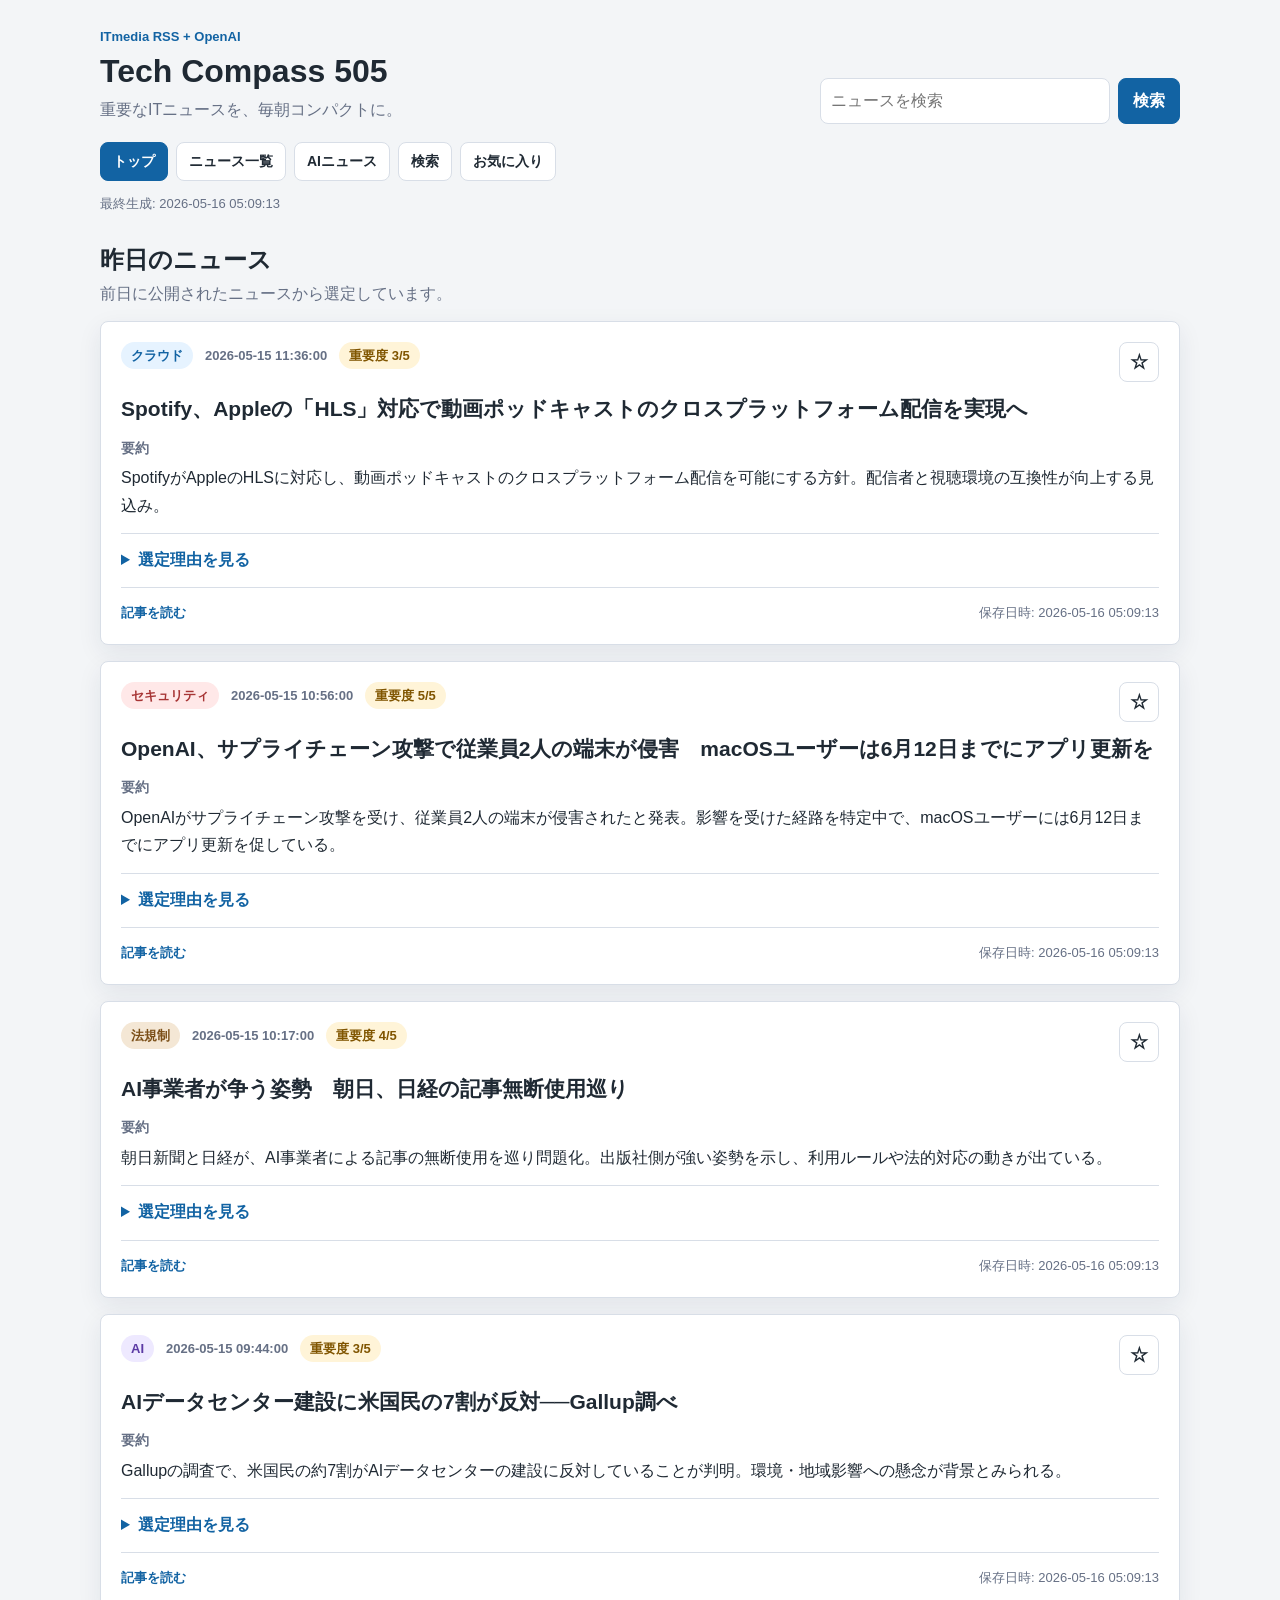
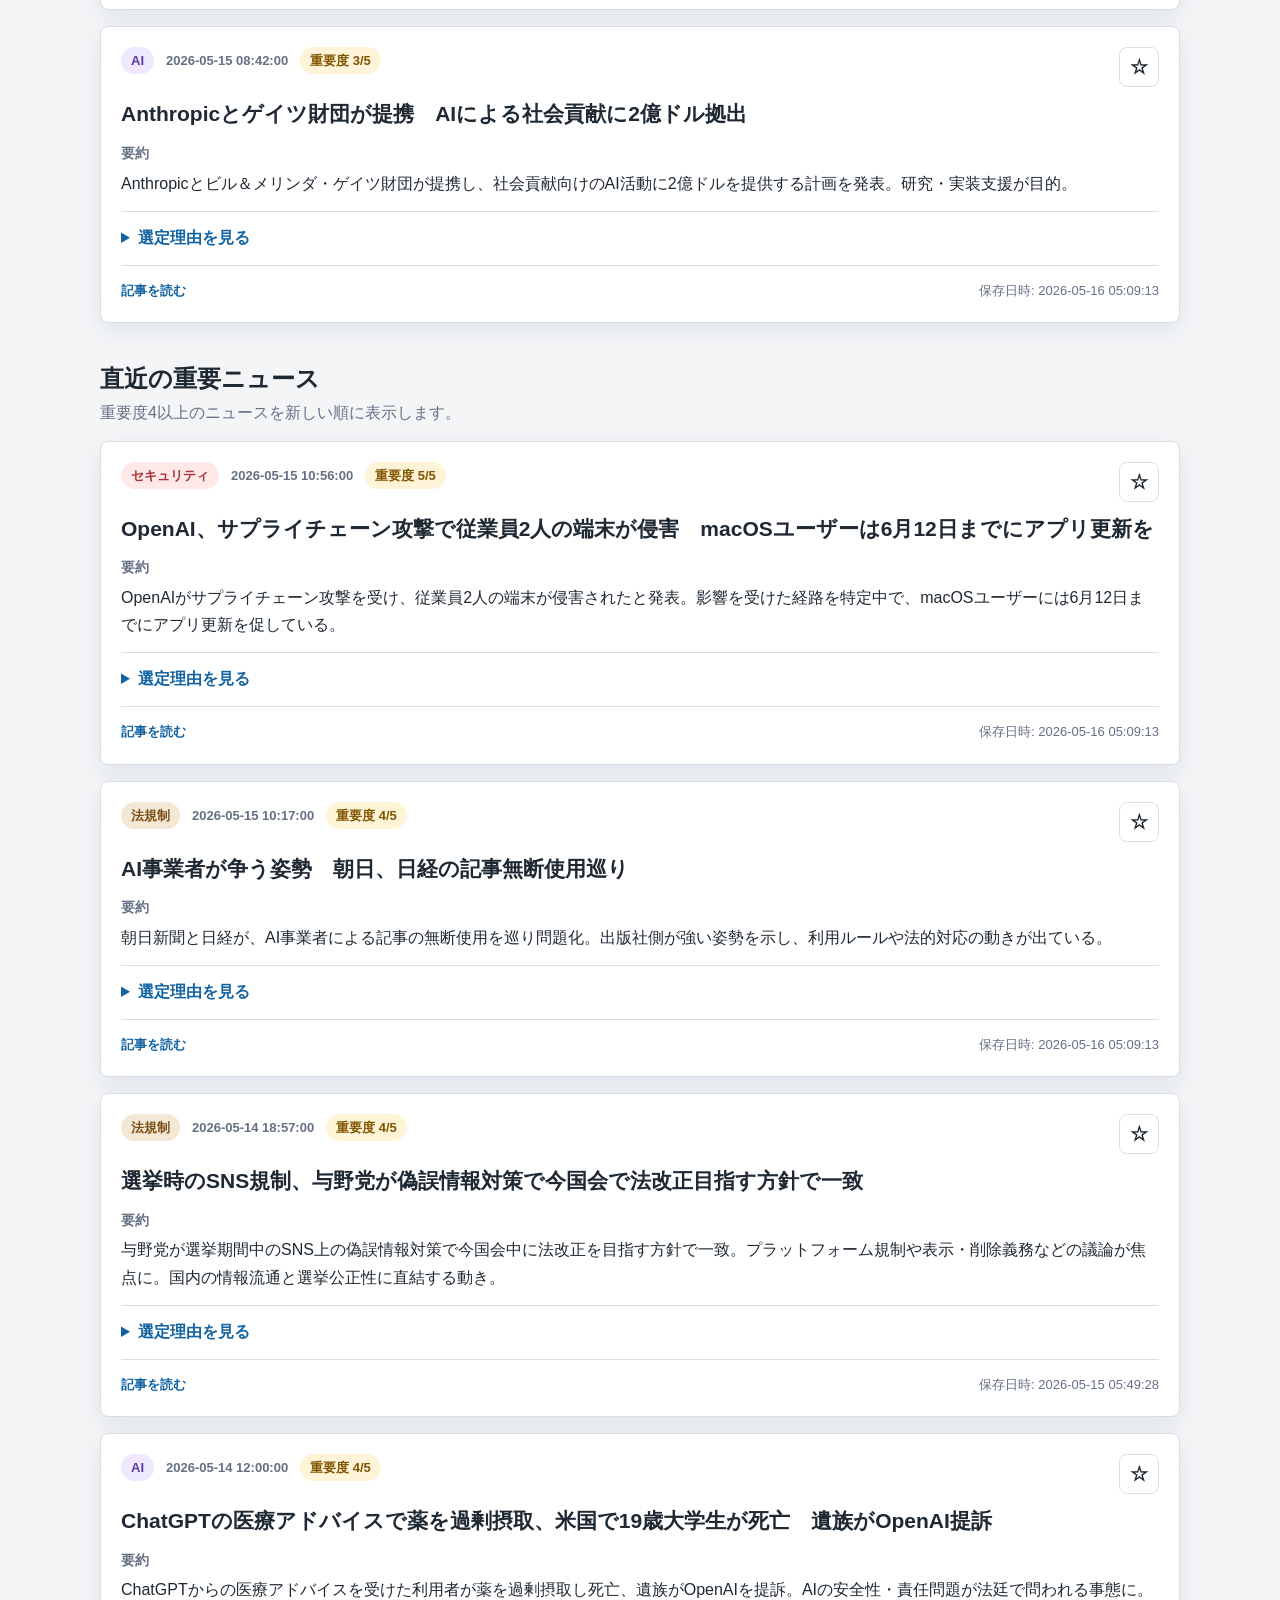
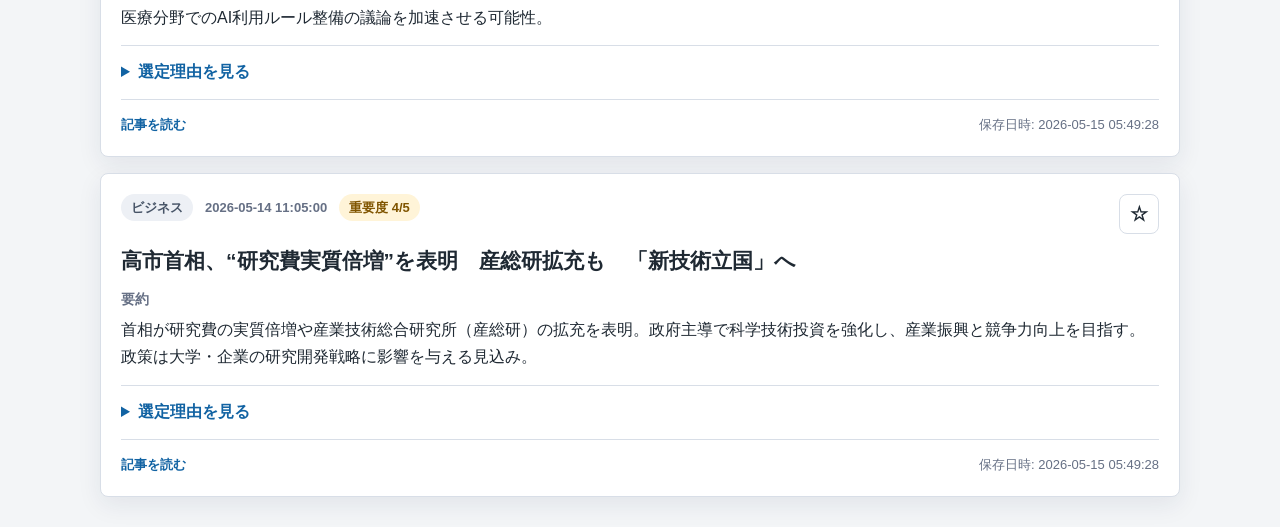
==== commit 06f21f64: "Update news site" ====
--- a/docs/index.html
+++ b/docs/index.html
@@ -29,7 +29,7 @@
       <a href="search/index.html">検索</a>
       <a href="favorites/index.html">お気に入り</a>
     </nav>
-    <p class="generated-at">最終生成: 2026-05-15 05:49:28</p>
+    <p class="generated-at">最終生成: 2026-05-16 05:09:13</p>
   </header>
 
   <main>
@@ -45,59 +45,119 @@
     <article class="news-card">
       <div class="news-card__head">
         <div class="news-card__meta">
+          <span class="category category--cloud">クラウド</span>
+          <time class="published-at">2026-05-15 11:36:00</time>
+          <span class="importance">重要度 3/5</span>
+        </div>
+
+        <button class="favorite-button" type="button" data-favorite-button data-favorite-id="https://www.itmedia.co.jp/news/articles/2605/15/news077.html" data-favorite-title="Spotify、Appleの「HLS」対応で動画ポッドキャストのクロスプラットフォーム配信を実現へ" aria-pressed="false" aria-label="お気に入りに追加: Spotify、Appleの「HLS」対応で動画ポッドキャストのクロスプラットフォーム配信を実現へ" title="お気に入りに追加">
+          <span class="favorite-button__icon" aria-hidden="true">☆</span>
+          <span class="favorite-button__text visually-hidden">お気に入り</span>
+        </button>
+
+      </div>
+      <h2 class="news-title">Spotify、Appleの「HLS」対応で動画ポッドキャストのクロスプラットフォーム配信を実現へ</h2>
+      <div class="summary">
+        <span class="label">要約</span>
+        <p>SpotifyがAppleのHLSに対応し、動画ポッドキャストのクロスプラットフォーム配信を可能にする方針。配信者と視聴環境の互換性が向上する見込み。</p>
+      </div>
+      <details class="reason">
+        <summary>選定理由を見る</summary>
+        <p>配信フォーマットの共通化によりプラットフォーム間の流通が変わり、クリエイターや配信事業に実務的影響を与えるため。</p>
+      </details>
+      <div class="news-card__footer">
+        <a class="article-link" href="https://www.itmedia.co.jp/news/articles/2605/15/news077.html" target="_blank" rel="noopener noreferrer">記事を読む</a>
+        <span>保存日時: 2026-05-16 05:09:13</span>
+      </div>
+    </article>
+
+
+    <article class="news-card">
+      <div class="news-card__head">
+        <div class="news-card__meta">
+          <span class="category category--security">セキュリティ</span>
+          <time class="published-at">2026-05-15 10:56:00</time>
+          <span class="importance">重要度 5/5</span>
+        </div>
+
+        <button class="favorite-button" type="button" data-favorite-button data-favorite-id="https://www.itmedia.co.jp/news/articles/2605/15/news075.html" data-favorite-title="OpenAI、サプライチェーン攻撃で従業員2人の端末が侵害　macOSユーザーは6月12日までにアプリ更新を" aria-pressed="false" aria-label="お気に入りに追加: OpenAI、サプライチェーン攻撃で従業員2人の端末が侵害　macOSユーザーは6月12日までにアプリ更新を" title="お気に入りに追加">
+          <span class="favorite-button__icon" aria-hidden="true">☆</span>
+          <span class="favorite-button__text visually-hidden">お気に入り</span>
+        </button>
+
+      </div>
+      <h2 class="news-title">OpenAI、サプライチェーン攻撃で従業員2人の端末が侵害　macOSユーザーは6月12日までにアプリ更新を</h2>
+      <div class="summary">
+        <span class="label">要約</span>
+        <p>OpenAIがサプライチェーン攻撃を受け、従業員2人の端末が侵害されたと発表。影響を受けた経路を特定中で、macOSユーザーには6月12日までにアプリ更新を促している。</p>
+      </div>
+      <details class="reason">
+        <summary>選定理由を見る</summary>
+        <p>主要AI事業者のサプライチェーン侵害で影響範囲と今後の供給・運用に重大な示唆があるため。</p>
+      </details>
+      <div class="news-card__footer">
+        <a class="article-link" href="https://www.itmedia.co.jp/news/articles/2605/15/news075.html" target="_blank" rel="noopener noreferrer">記事を読む</a>
+        <span>保存日時: 2026-05-16 05:09:13</span>
+      </div>
+    </article>
+
+
+    <article class="news-card">
+      <div class="news-card__head">
+        <div class="news-card__meta">
           <span class="category category--law">法規制</span>
-          <time class="published-at">2026-05-14 18:57:00</time>
-          <span class="importance">重要度 4/5</span>
-        </div>
-
-        <button class="favorite-button" type="button" data-favorite-button data-favorite-id="https://www.itmedia.co.jp/news/articles/2605/14/news137.html" data-favorite-title="選挙時のSNS規制、与野党が偽誤情報対策で今国会で法改正目指す方針で一致" aria-pressed="false" aria-label="お気に入りに追加: 選挙時のSNS規制、与野党が偽誤情報対策で今国会で法改正目指す方針で一致" title="お気に入りに追加">
-          <span class="favorite-button__icon" aria-hidden="true">☆</span>
-          <span class="favorite-button__text visually-hidden">お気に入り</span>
-        </button>
-
-      </div>
-      <h2 class="news-title">選挙時のSNS規制、与野党が偽誤情報対策で今国会で法改正目指す方針で一致</h2>
-      <div class="summary">
-        <span class="label">要約</span>
-        <p>与野党が選挙期間中のSNS上の偽誤情報対策で今国会中に法改正を目指す方針で一致。プラットフォーム規制や表示・削除義務などの議論が焦点に。国内の情報流通と選挙公正性に直結する動き。</p>
-      </div>
-      <details class="reason">
-        <summary>選定理由を見る</summary>
-        <p>SNS規制は選挙の公正性・情報流通に広範な影響があり、プラットフォーム運用や企業対応を左右するため重要。</p>
-      </details>
-      <div class="news-card__footer">
-        <a class="article-link" href="https://www.itmedia.co.jp/news/articles/2605/14/news137.html" target="_blank" rel="noopener noreferrer">記事を読む</a>
-        <span>保存日時: 2026-05-15 05:49:28</span>
-      </div>
-    </article>
-
-
-    <article class="news-card">
-      <div class="news-card__head">
-        <div class="news-card__meta">
-          <span class="category category--other">その他</span>
-          <time class="published-at">2026-05-14 14:45:00</time>
+          <time class="published-at">2026-05-15 10:17:00</time>
+          <span class="importance">重要度 4/5</span>
+        </div>
+
+        <button class="favorite-button" type="button" data-favorite-button data-favorite-id="https://www.itmedia.co.jp/news/articles/2605/15/news068.html" data-favorite-title="AI事業者が争う姿勢　朝日、日経の記事無断使用巡り" aria-pressed="false" aria-label="お気に入りに追加: AI事業者が争う姿勢　朝日、日経の記事無断使用巡り" title="お気に入りに追加">
+          <span class="favorite-button__icon" aria-hidden="true">☆</span>
+          <span class="favorite-button__text visually-hidden">お気に入り</span>
+        </button>
+
+      </div>
+      <h2 class="news-title">AI事業者が争う姿勢　朝日、日経の記事無断使用巡り</h2>
+      <div class="summary">
+        <span class="label">要約</span>
+        <p>朝日新聞と日経が、AI事業者による記事の無断使用を巡り問題化。出版社側が強い姿勢を示し、利用ルールや法的対応の動きが出ている。</p>
+      </div>
+      <details class="reason">
+        <summary>選定理由を見る</summary>
+        <p>AIの学習データ利用を巡る法的・規制的な攻防で、業界ルールやビジネスモデルに影響を与えるため。</p>
+      </details>
+      <div class="news-card__footer">
+        <a class="article-link" href="https://www.itmedia.co.jp/news/articles/2605/15/news068.html" target="_blank" rel="noopener noreferrer">記事を読む</a>
+        <span>保存日時: 2026-05-16 05:09:13</span>
+      </div>
+    </article>
+
+
+    <article class="news-card">
+      <div class="news-card__head">
+        <div class="news-card__meta">
+          <span class="category category--ai">AI</span>
+          <time class="published-at">2026-05-15 09:44:00</time>
           <span class="importance">重要度 3/5</span>
         </div>
 
-        <button class="favorite-button" type="button" data-favorite-button data-favorite-id="https://www.itmedia.co.jp/news/articles/2605/14/news101.html" data-favorite-title="「Android 17」に複数の新機能　銀行を装った詐欺電話の自動切断や“10秒待機”でアプリの使いすぎ防止も" aria-pressed="false" aria-label="お気に入りに追加: 「Android 17」に複数の新機能　銀行を装った詐欺電話の自動切断や“10秒待機”でアプリの使いすぎ防止も" title="お気に入りに追加">
-          <span class="favorite-button__icon" aria-hidden="true">☆</span>
-          <span class="favorite-button__text visually-hidden">お気に入り</span>
-        </button>
-
-      </div>
-      <h2 class="news-title">「Android 17」に複数の新機能　銀行を装った詐欺電話の自動切断や“10秒待機”でアプリの使いすぎ防止も</h2>
-      <div class="summary">
-        <span class="label">要約</span>
-        <p>Android 17で詐欺電話の自動切断やアプリ使用制限の新機能などが導入予定。ユーザー保護や操作性の改善が狙いで、開発者向けAPI変更も含まれる見込み。スマートフォン利用の安全性・UXに影響。</p>
-      </div>
-      <details class="reason">
-        <summary>選定理由を見る</summary>
-        <p>主要モバイルOSの新機能は広範なユーザーと開発者に影響するが新製品としての性質から重要度は中程度。</p>
-      </details>
-      <div class="news-card__footer">
-        <a class="article-link" href="https://www.itmedia.co.jp/news/articles/2605/14/news101.html" target="_blank" rel="noopener noreferrer">記事を読む</a>
-        <span>保存日時: 2026-05-15 05:49:28</span>
+        <button class="favorite-button" type="button" data-favorite-button data-favorite-id="https://www.itmedia.co.jp/news/articles/2605/15/news066.html" data-favorite-title="AIデータセンター建設に米国民の7割が反対──Gallup調べ" aria-pressed="false" aria-label="お気に入りに追加: AIデータセンター建設に米国民の7割が反対──Gallup調べ" title="お気に入りに追加">
+          <span class="favorite-button__icon" aria-hidden="true">☆</span>
+          <span class="favorite-button__text visually-hidden">お気に入り</span>
+        </button>
+
+      </div>
+      <h2 class="news-title">AIデータセンター建設に米国民の7割が反対──Gallup調べ</h2>
+      <div class="summary">
+        <span class="label">要約</span>
+        <p>Gallupの調査で、米国民の約7割がAIデータセンターの建設に反対していることが判明。環境・地域影響への懸念が背景とみられる。</p>
+      </div>
+      <details class="reason">
+        <summary>選定理由を見る</summary>
+        <p>インフラ建設に対する強い世論は政策や施設立地、企業の展開戦略に直接影響を与えうるため。</p>
+      </details>
+      <div class="news-card__footer">
+        <a class="article-link" href="https://www.itmedia.co.jp/news/articles/2605/15/news066.html" target="_blank" rel="noopener noreferrer">記事を読む</a>
+        <span>保存日時: 2026-05-16 05:09:13</span>
       </div>
     </article>
 
@@ -106,88 +166,28 @@
       <div class="news-card__head">
         <div class="news-card__meta">
           <span class="category category--ai">AI</span>
-          <time class="published-at">2026-05-14 12:00:00</time>
-          <span class="importance">重要度 4/5</span>
-        </div>
-
-        <button class="favorite-button" type="button" data-favorite-button data-favorite-id="https://www.itmedia.co.jp/news/articles/2605/14/news054.html" data-favorite-title="ChatGPTの医療アドバイスで薬を過剰摂取、米国で19歳大学生が死亡　遺族がOpenAI提訴" aria-pressed="false" aria-label="お気に入りに追加: ChatGPTの医療アドバイスで薬を過剰摂取、米国で19歳大学生が死亡　遺族がOpenAI提訴" title="お気に入りに追加">
-          <span class="favorite-button__icon" aria-hidden="true">☆</span>
-          <span class="favorite-button__text visually-hidden">お気に入り</span>
-        </button>
-
-      </div>
-      <h2 class="news-title">ChatGPTの医療アドバイスで薬を過剰摂取、米国で19歳大学生が死亡　遺族がOpenAI提訴</h2>
-      <div class="summary">
-        <span class="label">要約</span>
-        <p>ChatGPTからの医療アドバイスを受けた利用者が薬を過剰摂取し死亡、遺族がOpenAIを提訴。AIの安全性・責任問題が法廷で問われる事態に。医療分野でのAI利用ルール整備の議論を加速させる可能性。</p>
-      </div>
-      <details class="reason">
-        <summary>選定理由を見る</summary>
-        <p>AIによる致命的な被害と訴訟は、AI規制・サービス提供者の責任範囲に大きな影響を与えるため重要。</p>
-      </details>
-      <div class="news-card__footer">
-        <a class="article-link" href="https://www.itmedia.co.jp/news/articles/2605/14/news054.html" target="_blank" rel="noopener noreferrer">記事を読む</a>
-        <span>保存日時: 2026-05-15 05:49:28</span>
-      </div>
-    </article>
-
-
-    <article class="news-card">
-      <div class="news-card__head">
-        <div class="news-card__meta">
-          <span class="category category--business">ビジネス</span>
-          <time class="published-at">2026-05-14 11:05:00</time>
-          <span class="importance">重要度 4/5</span>
-        </div>
-
-        <button class="favorite-button" type="button" data-favorite-button data-favorite-id="https://www.itmedia.co.jp/news/articles/2605/14/news079.html" data-favorite-title="高市首相、“研究費実質倍増”を表明　産総研拡充も　「新技術立国」へ" aria-pressed="false" aria-label="お気に入りに追加: 高市首相、“研究費実質倍増”を表明　産総研拡充も　「新技術立国」へ" title="お気に入りに追加">
-          <span class="favorite-button__icon" aria-hidden="true">☆</span>
-          <span class="favorite-button__text visually-hidden">お気に入り</span>
-        </button>
-
-      </div>
-      <h2 class="news-title">高市首相、“研究費実質倍増”を表明　産総研拡充も　「新技術立国」へ</h2>
-      <div class="summary">
-        <span class="label">要約</span>
-        <p>首相が研究費の実質倍増や産業技術総合研究所（産総研）の拡充を表明。政府主導で科学技術投資を強化し、産業振興と競争力向上を目指す。政策は大学・企業の研究開発戦略に影響を与える見込み。</p>
-      </div>
-      <details class="reason">
-        <summary>選定理由を見る</summary>
-        <p>国家レベルの研究投資拡大は産業・研究体制全体に長期的影響を及ぼすため業界注目の政策。</p>
-      </details>
-      <div class="news-card__footer">
-        <a class="article-link" href="https://www.itmedia.co.jp/news/articles/2605/14/news079.html" target="_blank" rel="noopener noreferrer">記事を読む</a>
-        <span>保存日時: 2026-05-15 05:49:28</span>
-      </div>
-    </article>
-
-
-    <article class="news-card">
-      <div class="news-card__head">
-        <div class="news-card__meta">
-          <span class="category category--cloud">クラウド</span>
-          <time class="published-at">2026-05-14 10:41:00</time>
+          <time class="published-at">2026-05-15 08:42:00</time>
           <span class="importance">重要度 3/5</span>
         </div>
 
-        <button class="favorite-button" type="button" data-favorite-button data-favorite-id="https://www.itmedia.co.jp/news/articles/2605/14/news077.html" data-favorite-title="AIブームでクラウドインフラ市場が年35％の急成長　上位3社のシェアには変動なし　2026年第1四半期、Synergy Research調査" aria-pressed="false" aria-label="お気に入りに追加: AIブームでクラウドインフラ市場が年35％の急成長　上位3社のシェアには変動なし　2026年第1四半期、Synergy Research調査" title="お気に入りに追加">
-          <span class="favorite-button__icon" aria-hidden="true">☆</span>
-          <span class="favorite-button__text visually-hidden">お気に入り</span>
-        </button>
-
-      </div>
-      <h2 class="news-title">AIブームでクラウドインフラ市場が年35％の急成長　上位3社のシェアには変動なし　2026年第1四半期、Synergy Research調査</h2>
-      <div class="summary">
-        <span class="label">要約</span>
-        <p>Synergy ResearchはAI需要でクラウドインフラ市場が年率約35％成長と報告。市場拡大は顕著だが、上位3社のシェア構造は維持。クラウド事業者の投資・競争戦略に示唆を与える結果。</p>
-      </div>
-      <details class="reason">
-        <summary>選定理由を見る</summary>
-        <p>クラウド市場の急成長はAI普及に直結し企業投資や事業戦略に影響するため注目度高いが既報範囲の分析。</p>
-      </details>
-      <div class="news-card__footer">
-        <a class="article-link" href="https://www.itmedia.co.jp/news/articles/2605/14/news077.html" target="_blank" rel="noopener noreferrer">記事を読む</a>
-        <span>保存日時: 2026-05-15 05:49:28</span>
+        <button class="favorite-button" type="button" data-favorite-button data-favorite-id="https://www.itmedia.co.jp/news/articles/2605/15/news064.html" data-favorite-title="Anthropicとゲイツ財団が提携　AIによる社会貢献に2億ドル拠出" aria-pressed="false" aria-label="お気に入りに追加: Anthropicとゲイツ財団が提携　AIによる社会貢献に2億ドル拠出" title="お気に入りに追加">
+          <span class="favorite-button__icon" aria-hidden="true">☆</span>
+          <span class="favorite-button__text visually-hidden">お気に入り</span>
+        </button>
+
+      </div>
+      <h2 class="news-title">Anthropicとゲイツ財団が提携　AIによる社会貢献に2億ドル拠出</h2>
+      <div class="summary">
+        <span class="label">要約</span>
+        <p>Anthropicとビル＆メリンダ・ゲイツ財団が提携し、社会貢献向けのAI活動に2億ドルを提供する計画を発表。研究・実装支援が目的。</p>
+      </div>
+      <details class="reason">
+        <summary>選定理由を見る</summary>
+        <p>大規模資金と影響力ある団体の連携で、AIの社会用途や研究資金配分に影響を及ぼす可能性が高いため。</p>
+      </details>
+      <div class="news-card__footer">
+        <a class="article-link" href="https://www.itmedia.co.jp/news/articles/2605/15/news064.html" target="_blank" rel="noopener noreferrer">記事を読む</a>
+        <span>保存日時: 2026-05-16 05:09:13</span>
       </div>
     </article>
 
@@ -205,6 +205,66 @@
     <article class="news-card">
       <div class="news-card__head">
         <div class="news-card__meta">
+          <span class="category category--security">セキュリティ</span>
+          <time class="published-at">2026-05-15 10:56:00</time>
+          <span class="importance">重要度 5/5</span>
+        </div>
+
+        <button class="favorite-button" type="button" data-favorite-button data-favorite-id="https://www.itmedia.co.jp/news/articles/2605/15/news075.html" data-favorite-title="OpenAI、サプライチェーン攻撃で従業員2人の端末が侵害　macOSユーザーは6月12日までにアプリ更新を" aria-pressed="false" aria-label="お気に入りに追加: OpenAI、サプライチェーン攻撃で従業員2人の端末が侵害　macOSユーザーは6月12日までにアプリ更新を" title="お気に入りに追加">
+          <span class="favorite-button__icon" aria-hidden="true">☆</span>
+          <span class="favorite-button__text visually-hidden">お気に入り</span>
+        </button>
+
+      </div>
+      <h2 class="news-title">OpenAI、サプライチェーン攻撃で従業員2人の端末が侵害　macOSユーザーは6月12日までにアプリ更新を</h2>
+      <div class="summary">
+        <span class="label">要約</span>
+        <p>OpenAIがサプライチェーン攻撃を受け、従業員2人の端末が侵害されたと発表。影響を受けた経路を特定中で、macOSユーザーには6月12日までにアプリ更新を促している。</p>
+      </div>
+      <details class="reason">
+        <summary>選定理由を見る</summary>
+        <p>主要AI事業者のサプライチェーン侵害で影響範囲と今後の供給・運用に重大な示唆があるため。</p>
+      </details>
+      <div class="news-card__footer">
+        <a class="article-link" href="https://www.itmedia.co.jp/news/articles/2605/15/news075.html" target="_blank" rel="noopener noreferrer">記事を読む</a>
+        <span>保存日時: 2026-05-16 05:09:13</span>
+      </div>
+    </article>
+
+
+    <article class="news-card">
+      <div class="news-card__head">
+        <div class="news-card__meta">
+          <span class="category category--law">法規制</span>
+          <time class="published-at">2026-05-15 10:17:00</time>
+          <span class="importance">重要度 4/5</span>
+        </div>
+
+        <button class="favorite-button" type="button" data-favorite-button data-favorite-id="https://www.itmedia.co.jp/news/articles/2605/15/news068.html" data-favorite-title="AI事業者が争う姿勢　朝日、日経の記事無断使用巡り" aria-pressed="false" aria-label="お気に入りに追加: AI事業者が争う姿勢　朝日、日経の記事無断使用巡り" title="お気に入りに追加">
+          <span class="favorite-button__icon" aria-hidden="true">☆</span>
+          <span class="favorite-button__text visually-hidden">お気に入り</span>
+        </button>
+
+      </div>
+      <h2 class="news-title">AI事業者が争う姿勢　朝日、日経の記事無断使用巡り</h2>
+      <div class="summary">
+        <span class="label">要約</span>
+        <p>朝日新聞と日経が、AI事業者による記事の無断使用を巡り問題化。出版社側が強い姿勢を示し、利用ルールや法的対応の動きが出ている。</p>
+      </div>
+      <details class="reason">
+        <summary>選定理由を見る</summary>
+        <p>AIの学習データ利用を巡る法的・規制的な攻防で、業界ルールやビジネスモデルに影響を与えるため。</p>
+      </details>
+      <div class="news-card__footer">
+        <a class="article-link" href="https://www.itmedia.co.jp/news/articles/2605/15/news068.html" target="_blank" rel="noopener noreferrer">記事を読む</a>
+        <span>保存日時: 2026-05-16 05:09:13</span>
+      </div>
+    </article>
+
+
+    <article class="news-card">
+      <div class="news-card__head">
+        <div class="news-card__meta">
           <span class="category category--law">法規制</span>
           <time class="published-at">2026-05-14 18:57:00</time>
           <span class="importance">重要度 4/5</span>
@@ -291,66 +351,6 @@
       </div>
     </article>
 
-
-    <article class="news-card">
-      <div class="news-card__head">
-        <div class="news-card__meta">
-          <span class="category category--ai">AI</span>
-          <time class="published-at">2026-05-13 20:45:00</time>
-          <span class="importance">重要度 4/5</span>
-        </div>
-
-        <button class="favorite-button" type="button" data-favorite-button data-favorite-id="https://www.itmedia.co.jp/news/articles/2605/13/news136.html" data-favorite-title="Geminiがスマホを“自動操縦”　Google、Android向けAIエージェント「Gemini Intelligence」発表" aria-pressed="false" aria-label="お気に入りに追加: Geminiがスマホを“自動操縦”　Google、Android向けAIエージェント「Gemini Intelligence」発表" title="お気に入りに追加">
-          <span class="favorite-button__icon" aria-hidden="true">☆</span>
-          <span class="favorite-button__text visually-hidden">お気に入り</span>
-        </button>
-
-      </div>
-      <h2 class="news-title">Geminiがスマホを“自動操縦”　Google、Android向けAIエージェント「Gemini Intelligence」発表</h2>
-      <div class="summary">
-        <span class="label">要約</span>
-        <p>GoogleがAndroid向けのAIエージェント「Gemini Intelligence」を発表。端末上でアプリ操作やタスク自動化を行い、スマホの“自動操縦”を目指す。ユーザー体験、プライバシー、開発者エコシステムに影響する可能性が高い。</p>
-      </div>
-      <details class="reason">
-        <summary>選定理由を見る</summary>
-        <p>Androidプラットフォームに組み込まれる大規模なAI機能で、ユーザー操作や開発・プライバシーに幅広く影響するため</p>
-      </details>
-      <div class="news-card__footer">
-        <a class="article-link" href="https://www.itmedia.co.jp/news/articles/2605/13/news136.html" target="_blank" rel="noopener noreferrer">記事を読む</a>
-        <span>保存日時: 2026-05-14 07:48:33</span>
-      </div>
-    </article>
-
-
-    <article class="news-card">
-      <div class="news-card__head">
-        <div class="news-card__meta">
-          <span class="category category--law">法規制</span>
-          <time class="published-at">2026-05-13 12:55:00</time>
-          <span class="importance">重要度 4/5</span>
-        </div>
-
-        <button class="favorite-button" type="button" data-favorite-button data-favorite-id="https://www.itmedia.co.jp/news/articles/2605/13/news097.html" data-favorite-title="自民党、生成AIを悪用したディープフェイク広告に対策案　罰則含めた法整備求める" aria-pressed="false" aria-label="お気に入りに追加: 自民党、生成AIを悪用したディープフェイク広告に対策案　罰則含めた法整備求める" title="お気に入りに追加">
-          <span class="favorite-button__icon" aria-hidden="true">☆</span>
-          <span class="favorite-button__text visually-hidden">お気に入り</span>
-        </button>
-
-      </div>
-      <h2 class="news-title">自民党、生成AIを悪用したディープフェイク広告に対策案　罰則含めた法整備求める</h2>
-      <div class="summary">
-        <span class="label">要約</span>
-        <p>自民党が生成AIを使ったディープフェイク広告への対策案を提示。罰則を含む法整備を求めており、広告規制や表現の自由、AI利用ルールに影響が及ぶ可能性がある。国レベルの規制動向として重要。</p>
-      </div>
-      <details class="reason">
-        <summary>選定理由を見る</summary>
-        <p>生成AI規制を巡る国の方針に直結し、広告・表現・AI利用ルール全体に影響しうるため</p>
-      </details>
-      <div class="news-card__footer">
-        <a class="article-link" href="https://www.itmedia.co.jp/news/articles/2605/13/news097.html" target="_blank" rel="noopener noreferrer">記事を読む</a>
-        <span>保存日時: 2026-05-14 07:48:33</span>
-      </div>
-    </article>
-
       </div>
     </section>
 
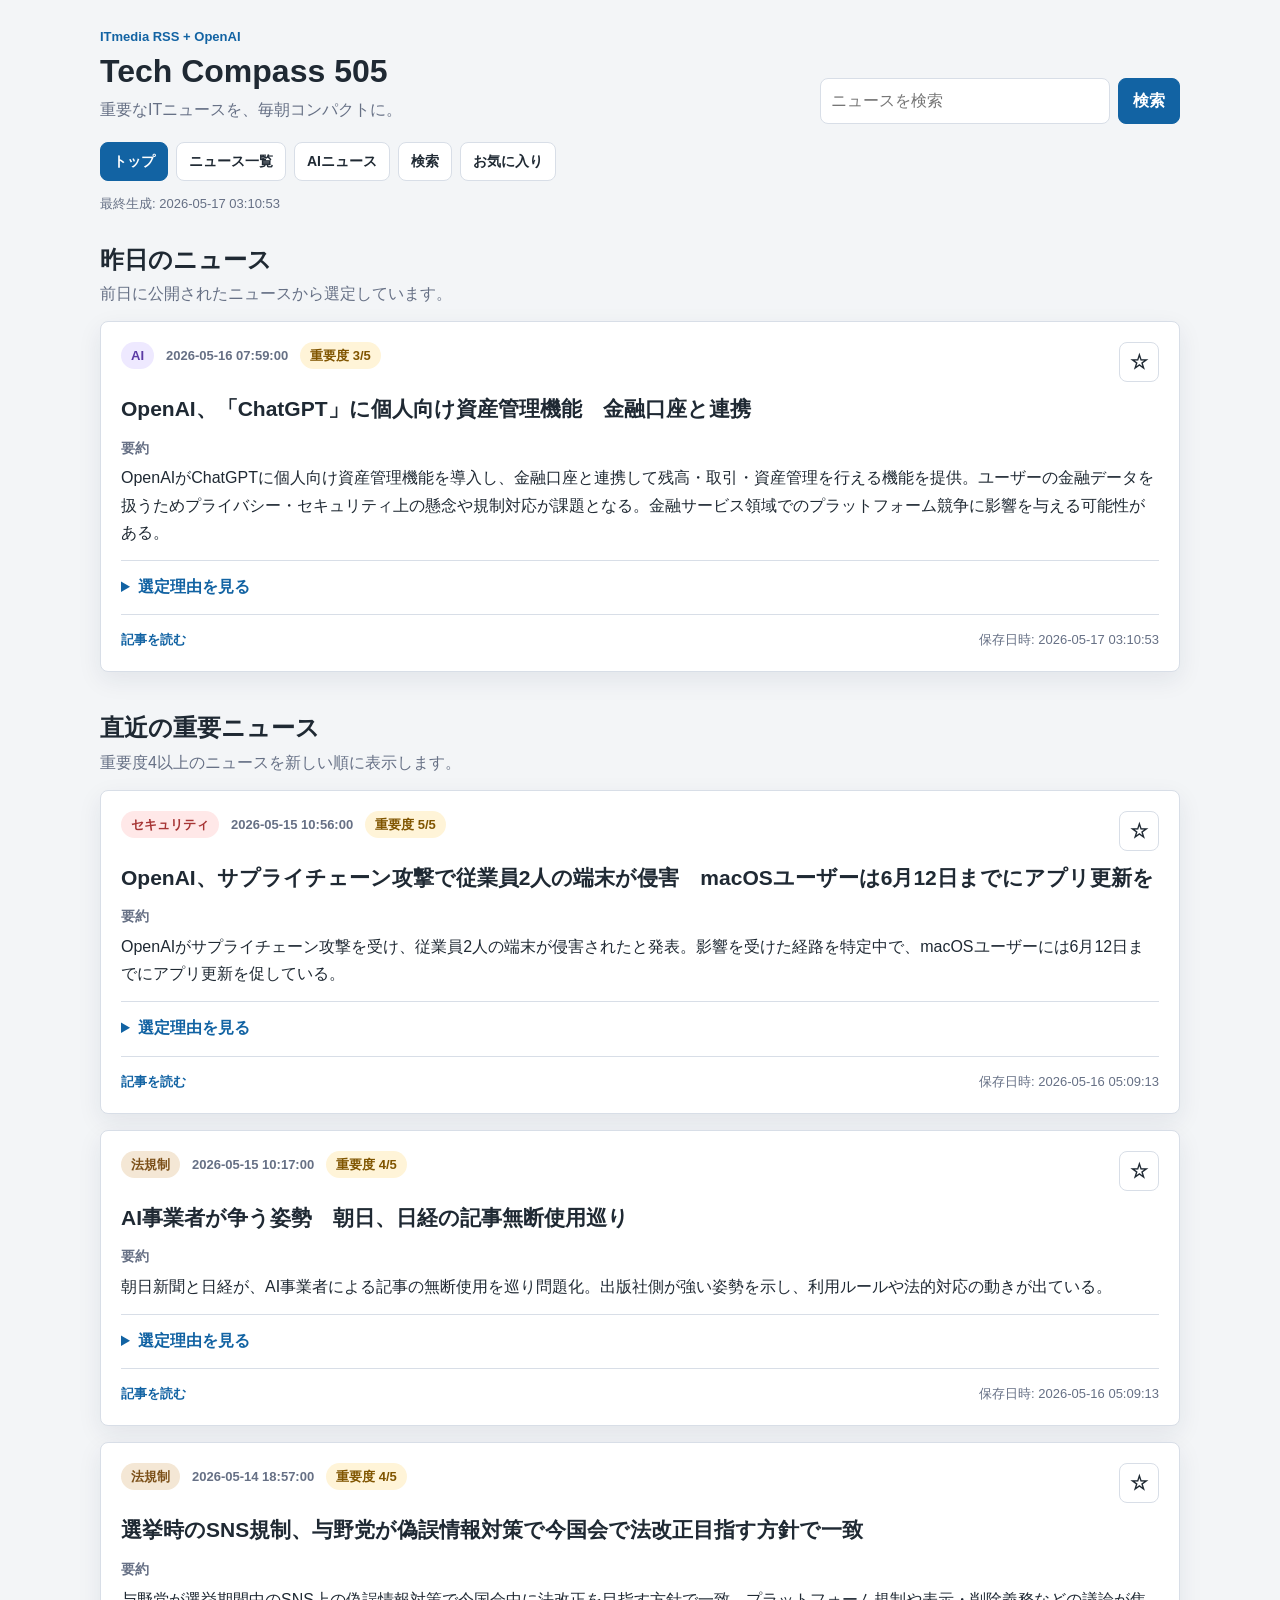
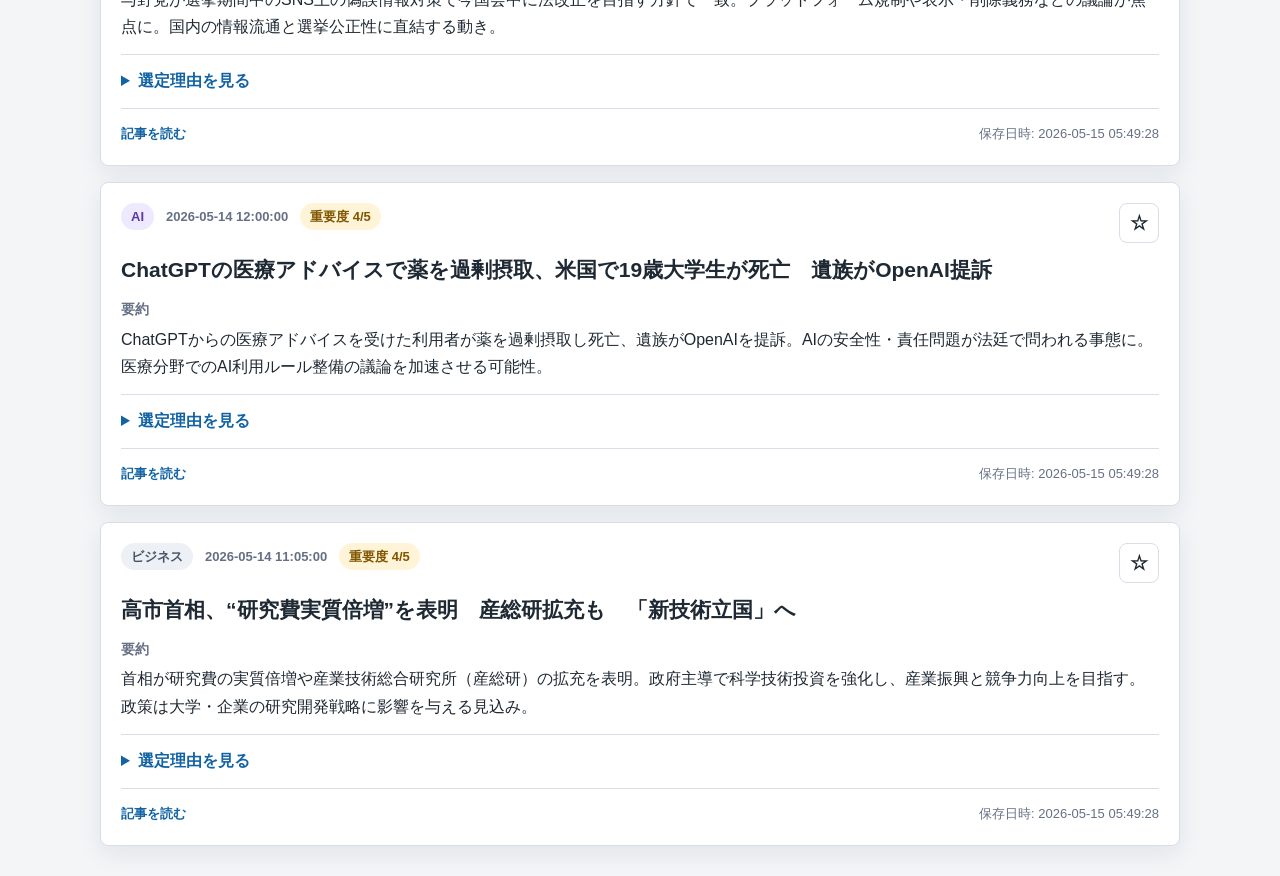
==== commit 0b95c62a: "Update news site" ====
--- a/docs/index.html
+++ b/docs/index.html
@@ -29,7 +29,7 @@
       <a href="search/index.html">検索</a>
       <a href="favorites/index.html">お気に入り</a>
     </nav>
-    <p class="generated-at">最終生成: 2026-05-16 05:09:13</p>
+    <p class="generated-at">最終生成: 2026-05-17 03:10:53</p>
   </header>
 
   <main>
@@ -45,149 +45,29 @@
     <article class="news-card">
       <div class="news-card__head">
         <div class="news-card__meta">
-          <span class="category category--cloud">クラウド</span>
-          <time class="published-at">2026-05-15 11:36:00</time>
+          <span class="category category--ai">AI</span>
+          <time class="published-at">2026-05-16 07:59:00</time>
           <span class="importance">重要度 3/5</span>
         </div>
 
-        <button class="favorite-button" type="button" data-favorite-button data-favorite-id="https://www.itmedia.co.jp/news/articles/2605/15/news077.html" data-favorite-title="Spotify、Appleの「HLS」対応で動画ポッドキャストのクロスプラットフォーム配信を実現へ" aria-pressed="false" aria-label="お気に入りに追加: Spotify、Appleの「HLS」対応で動画ポッドキャストのクロスプラットフォーム配信を実現へ" title="お気に入りに追加">
-          <span class="favorite-button__icon" aria-hidden="true">☆</span>
-          <span class="favorite-button__text visually-hidden">お気に入り</span>
-        </button>
-
-      </div>
-      <h2 class="news-title">Spotify、Appleの「HLS」対応で動画ポッドキャストのクロスプラットフォーム配信を実現へ</h2>
-      <div class="summary">
-        <span class="label">要約</span>
-        <p>SpotifyがAppleのHLSに対応し、動画ポッドキャストのクロスプラットフォーム配信を可能にする方針。配信者と視聴環境の互換性が向上する見込み。</p>
-      </div>
-      <details class="reason">
-        <summary>選定理由を見る</summary>
-        <p>配信フォーマットの共通化によりプラットフォーム間の流通が変わり、クリエイターや配信事業に実務的影響を与えるため。</p>
-      </details>
-      <div class="news-card__footer">
-        <a class="article-link" href="https://www.itmedia.co.jp/news/articles/2605/15/news077.html" target="_blank" rel="noopener noreferrer">記事を読む</a>
-        <span>保存日時: 2026-05-16 05:09:13</span>
-      </div>
-    </article>
-
-
-    <article class="news-card">
-      <div class="news-card__head">
-        <div class="news-card__meta">
-          <span class="category category--security">セキュリティ</span>
-          <time class="published-at">2026-05-15 10:56:00</time>
-          <span class="importance">重要度 5/5</span>
-        </div>
-
-        <button class="favorite-button" type="button" data-favorite-button data-favorite-id="https://www.itmedia.co.jp/news/articles/2605/15/news075.html" data-favorite-title="OpenAI、サプライチェーン攻撃で従業員2人の端末が侵害　macOSユーザーは6月12日までにアプリ更新を" aria-pressed="false" aria-label="お気に入りに追加: OpenAI、サプライチェーン攻撃で従業員2人の端末が侵害　macOSユーザーは6月12日までにアプリ更新を" title="お気に入りに追加">
-          <span class="favorite-button__icon" aria-hidden="true">☆</span>
-          <span class="favorite-button__text visually-hidden">お気に入り</span>
-        </button>
-
-      </div>
-      <h2 class="news-title">OpenAI、サプライチェーン攻撃で従業員2人の端末が侵害　macOSユーザーは6月12日までにアプリ更新を</h2>
-      <div class="summary">
-        <span class="label">要約</span>
-        <p>OpenAIがサプライチェーン攻撃を受け、従業員2人の端末が侵害されたと発表。影響を受けた経路を特定中で、macOSユーザーには6月12日までにアプリ更新を促している。</p>
-      </div>
-      <details class="reason">
-        <summary>選定理由を見る</summary>
-        <p>主要AI事業者のサプライチェーン侵害で影響範囲と今後の供給・運用に重大な示唆があるため。</p>
-      </details>
-      <div class="news-card__footer">
-        <a class="article-link" href="https://www.itmedia.co.jp/news/articles/2605/15/news075.html" target="_blank" rel="noopener noreferrer">記事を読む</a>
-        <span>保存日時: 2026-05-16 05:09:13</span>
-      </div>
-    </article>
-
-
-    <article class="news-card">
-      <div class="news-card__head">
-        <div class="news-card__meta">
-          <span class="category category--law">法規制</span>
-          <time class="published-at">2026-05-15 10:17:00</time>
-          <span class="importance">重要度 4/5</span>
-        </div>
-
-        <button class="favorite-button" type="button" data-favorite-button data-favorite-id="https://www.itmedia.co.jp/news/articles/2605/15/news068.html" data-favorite-title="AI事業者が争う姿勢　朝日、日経の記事無断使用巡り" aria-pressed="false" aria-label="お気に入りに追加: AI事業者が争う姿勢　朝日、日経の記事無断使用巡り" title="お気に入りに追加">
-          <span class="favorite-button__icon" aria-hidden="true">☆</span>
-          <span class="favorite-button__text visually-hidden">お気に入り</span>
-        </button>
-
-      </div>
-      <h2 class="news-title">AI事業者が争う姿勢　朝日、日経の記事無断使用巡り</h2>
-      <div class="summary">
-        <span class="label">要約</span>
-        <p>朝日新聞と日経が、AI事業者による記事の無断使用を巡り問題化。出版社側が強い姿勢を示し、利用ルールや法的対応の動きが出ている。</p>
-      </div>
-      <details class="reason">
-        <summary>選定理由を見る</summary>
-        <p>AIの学習データ利用を巡る法的・規制的な攻防で、業界ルールやビジネスモデルに影響を与えるため。</p>
-      </details>
-      <div class="news-card__footer">
-        <a class="article-link" href="https://www.itmedia.co.jp/news/articles/2605/15/news068.html" target="_blank" rel="noopener noreferrer">記事を読む</a>
-        <span>保存日時: 2026-05-16 05:09:13</span>
-      </div>
-    </article>
-
-
-    <article class="news-card">
-      <div class="news-card__head">
-        <div class="news-card__meta">
-          <span class="category category--ai">AI</span>
-          <time class="published-at">2026-05-15 09:44:00</time>
-          <span class="importance">重要度 3/5</span>
-        </div>
-
-        <button class="favorite-button" type="button" data-favorite-button data-favorite-id="https://www.itmedia.co.jp/news/articles/2605/15/news066.html" data-favorite-title="AIデータセンター建設に米国民の7割が反対──Gallup調べ" aria-pressed="false" aria-label="お気に入りに追加: AIデータセンター建設に米国民の7割が反対──Gallup調べ" title="お気に入りに追加">
-          <span class="favorite-button__icon" aria-hidden="true">☆</span>
-          <span class="favorite-button__text visually-hidden">お気に入り</span>
-        </button>
-
-      </div>
-      <h2 class="news-title">AIデータセンター建設に米国民の7割が反対──Gallup調べ</h2>
-      <div class="summary">
-        <span class="label">要約</span>
-        <p>Gallupの調査で、米国民の約7割がAIデータセンターの建設に反対していることが判明。環境・地域影響への懸念が背景とみられる。</p>
-      </div>
-      <details class="reason">
-        <summary>選定理由を見る</summary>
-        <p>インフラ建設に対する強い世論は政策や施設立地、企業の展開戦略に直接影響を与えうるため。</p>
-      </details>
-      <div class="news-card__footer">
-        <a class="article-link" href="https://www.itmedia.co.jp/news/articles/2605/15/news066.html" target="_blank" rel="noopener noreferrer">記事を読む</a>
-        <span>保存日時: 2026-05-16 05:09:13</span>
-      </div>
-    </article>
-
-
-    <article class="news-card">
-      <div class="news-card__head">
-        <div class="news-card__meta">
-          <span class="category category--ai">AI</span>
-          <time class="published-at">2026-05-15 08:42:00</time>
-          <span class="importance">重要度 3/5</span>
-        </div>
-
-        <button class="favorite-button" type="button" data-favorite-button data-favorite-id="https://www.itmedia.co.jp/news/articles/2605/15/news064.html" data-favorite-title="Anthropicとゲイツ財団が提携　AIによる社会貢献に2億ドル拠出" aria-pressed="false" aria-label="お気に入りに追加: Anthropicとゲイツ財団が提携　AIによる社会貢献に2億ドル拠出" title="お気に入りに追加">
-          <span class="favorite-button__icon" aria-hidden="true">☆</span>
-          <span class="favorite-button__text visually-hidden">お気に入り</span>
-        </button>
-
-      </div>
-      <h2 class="news-title">Anthropicとゲイツ財団が提携　AIによる社会貢献に2億ドル拠出</h2>
-      <div class="summary">
-        <span class="label">要約</span>
-        <p>Anthropicとビル＆メリンダ・ゲイツ財団が提携し、社会貢献向けのAI活動に2億ドルを提供する計画を発表。研究・実装支援が目的。</p>
-      </div>
-      <details class="reason">
-        <summary>選定理由を見る</summary>
-        <p>大規模資金と影響力ある団体の連携で、AIの社会用途や研究資金配分に影響を及ぼす可能性が高いため。</p>
-      </details>
-      <div class="news-card__footer">
-        <a class="article-link" href="https://www.itmedia.co.jp/news/articles/2605/15/news064.html" target="_blank" rel="noopener noreferrer">記事を読む</a>
-        <span>保存日時: 2026-05-16 05:09:13</span>
+        <button class="favorite-button" type="button" data-favorite-button data-favorite-id="https://www.itmedia.co.jp/news/articles/2605/16/news027.html" data-favorite-title="OpenAI、「ChatGPT」に個人向け資産管理機能　金融口座と連携" aria-pressed="false" aria-label="お気に入りに追加: OpenAI、「ChatGPT」に個人向け資産管理機能　金融口座と連携" title="お気に入りに追加">
+          <span class="favorite-button__icon" aria-hidden="true">☆</span>
+          <span class="favorite-button__text visually-hidden">お気に入り</span>
+        </button>
+
+      </div>
+      <h2 class="news-title">OpenAI、「ChatGPT」に個人向け資産管理機能　金融口座と連携</h2>
+      <div class="summary">
+        <span class="label">要約</span>
+        <p>OpenAIがChatGPTに個人向け資産管理機能を導入し、金融口座と連携して残高・取引・資産管理を行える機能を提供。ユーザーの金融データを扱うためプライバシー・セキュリティ上の懸念や規制対応が課題となる。金融サービス領域でのプラットフォーム競争に影響を与える可能性がある。</p>
+      </div>
+      <details class="reason">
+        <summary>選定理由を見る</summary>
+        <p>主要AIプラットフォームが銀行口座連携の個人金融管理に参入することで、プライバシー・セキュリティ問題や金融業界の競争・規制に影響を与えるため重要。</p>
+      </details>
+      <div class="news-card__footer">
+        <a class="article-link" href="https://www.itmedia.co.jp/news/articles/2605/16/news027.html" target="_blank" rel="noopener noreferrer">記事を読む</a>
+        <span>保存日時: 2026-05-17 03:10:53</span>
       </div>
     </article>
 
